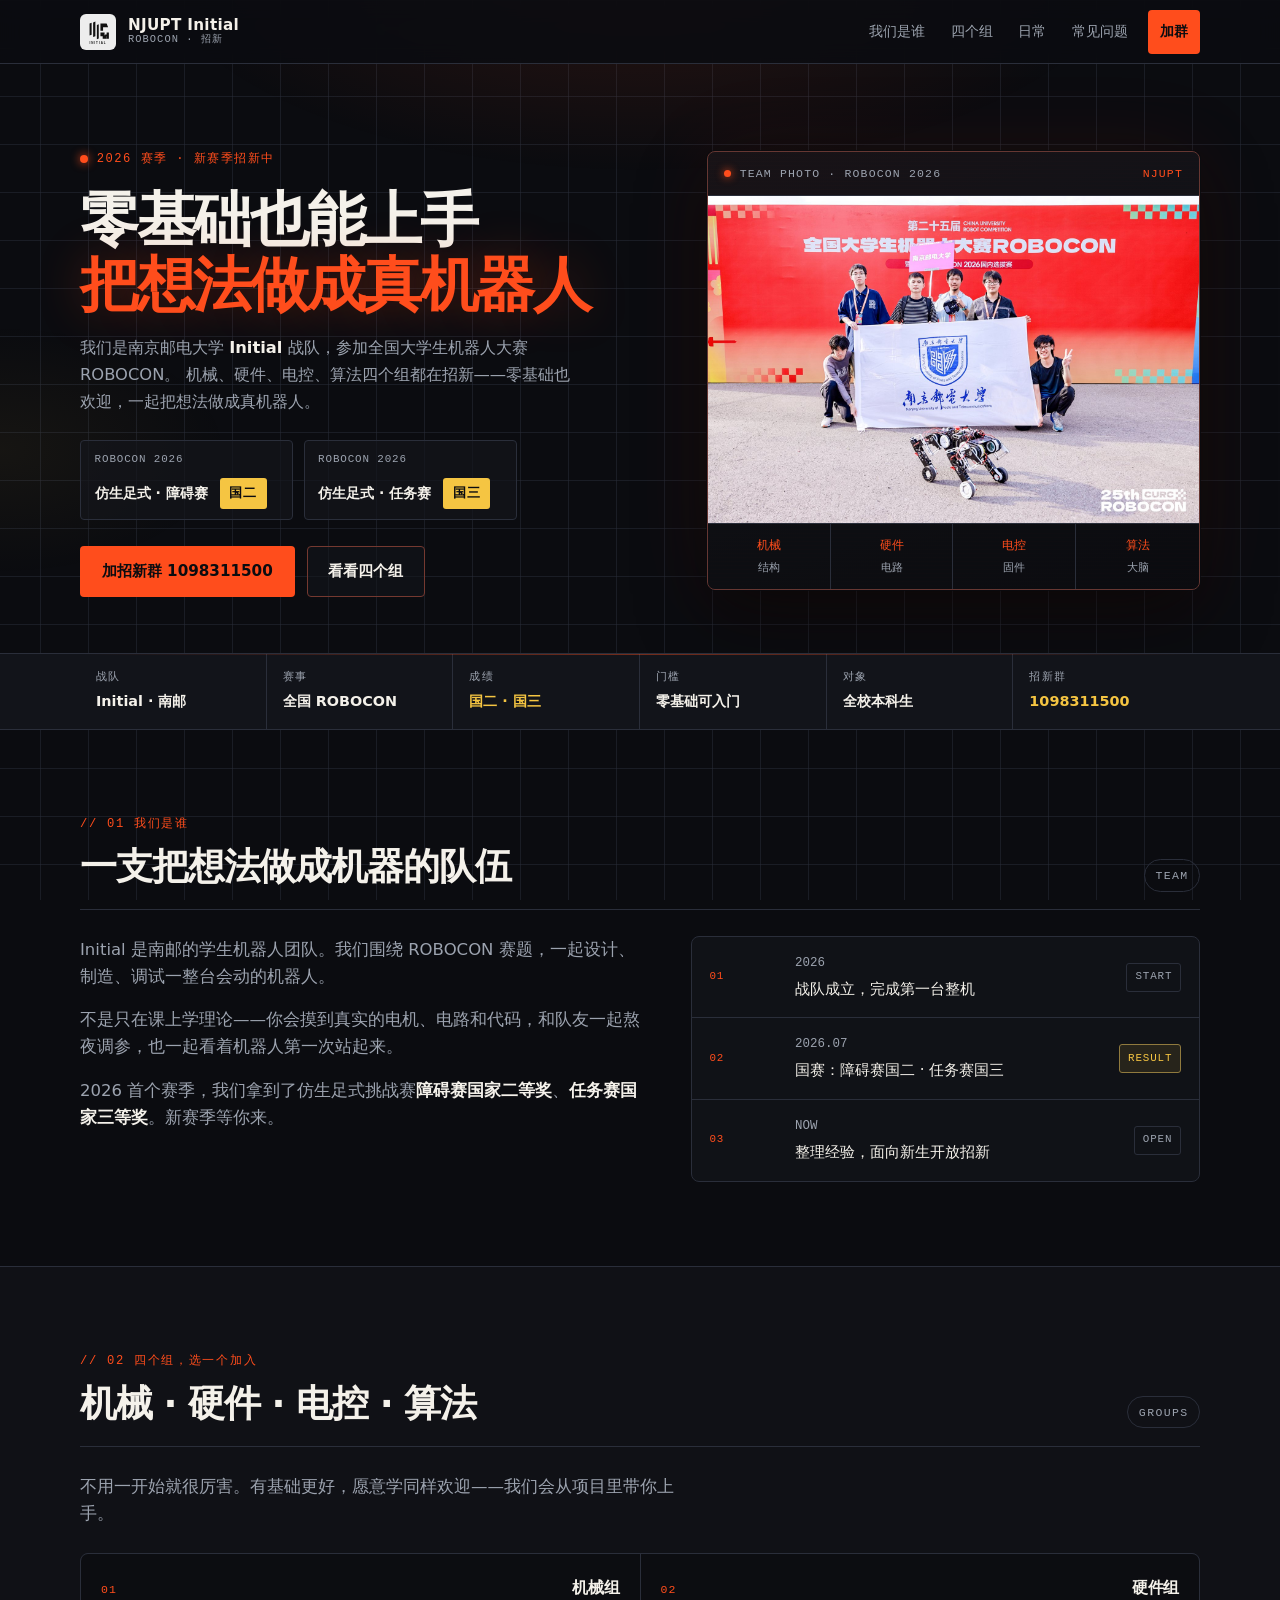
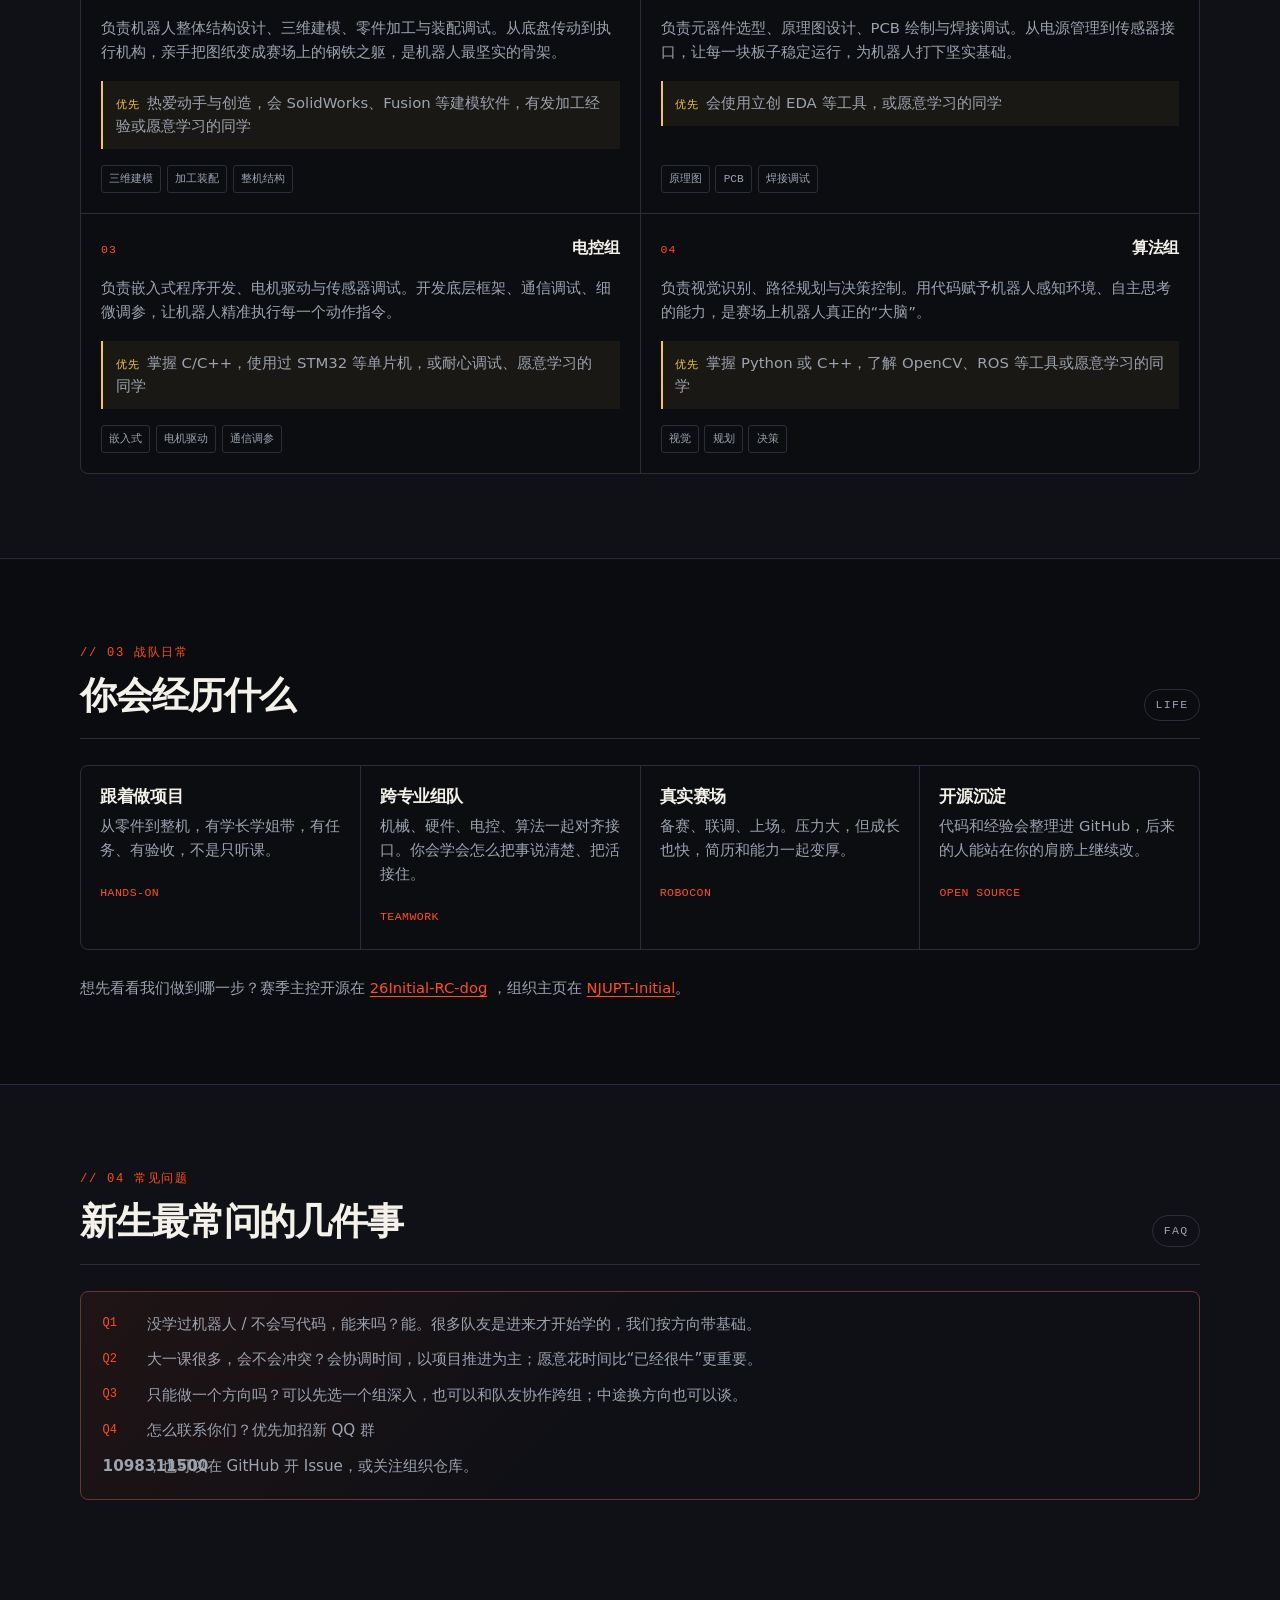
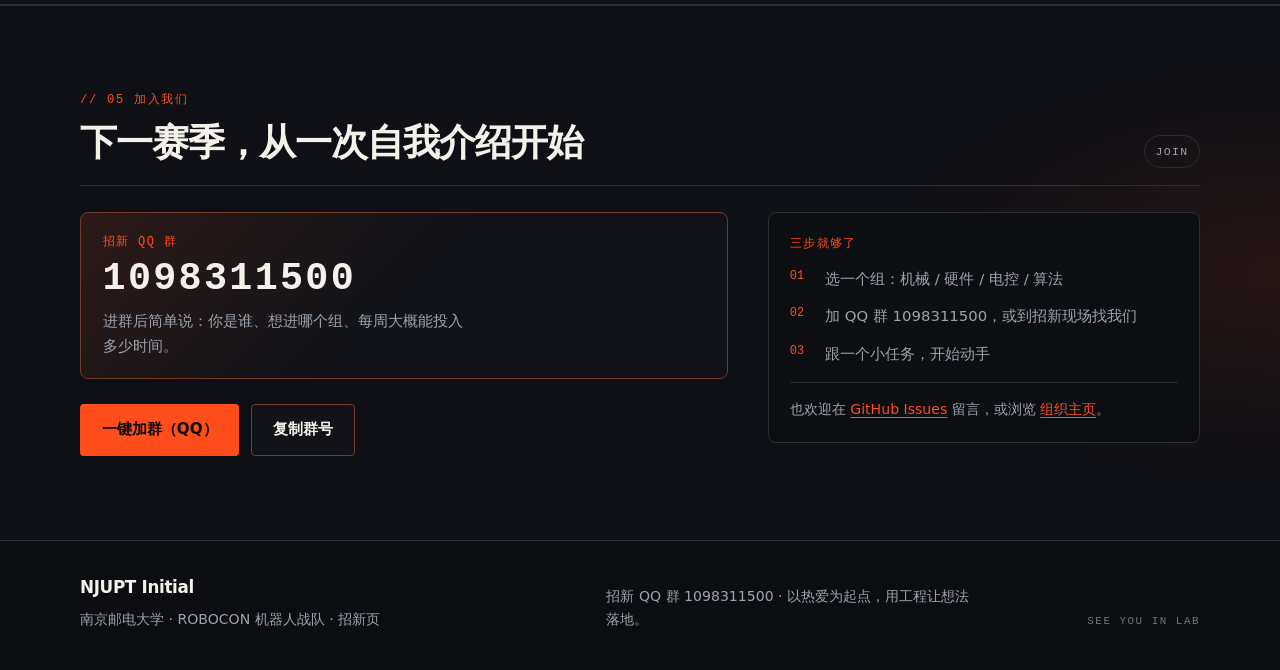
==== index.html @ 201712bd "fix: 更换为正确的 ROBOCON 战队合照 原 assets 误用无关图片；改用 Desktop/报告 中红底 ROBOCON 现场合影，并同步尺寸与裁切。" ====
<!DOCTYPE html>
<html lang="zh-CN">
<head>
  <meta charset="utf-8" />
  <meta name="viewport" content="width=device-width, initial-scale=1" />
  <meta name="description" content="NJUPT Initial 招新 — 南京邮电大学 Robocon 机器人战队。零基础可入门，一起把想法做成真机器人。" />
  <meta name="theme-color" content="#0B0C10" />
  <meta property="og:title" content="NJUPT Initial · 招新" />
  <meta property="og:description" content="南邮 Robocon 战队招新：机械 / 硬件 / 电控 / 算法，零基础也能上手。招新群 1098311500" />
  <meta property="og:type" content="website" />
  <meta property="og:image" content="assets/team-robocon-2026.jpg" />
  <title>NJUPT Initial · 南邮 Robocon 战队招新</title>
  <link rel="stylesheet" href="styles.css" />
  <link rel="icon" href="assets/team-logo.svg" />
</head>
<body>
  <a class="skip-link" href="#main">跳到主要内容</a>

  <header class="site-header" data-header>
    <div class="shell header-inner">
      <a class="brand" href="#top" aria-label="NJUPT Initial 首页">
        <img class="brand-logo" src="assets/team-logo.svg" width="36" height="36" alt="" />
        <span class="brand-text">
          <span class="brand-name">NJUPT Initial</span>
          <span class="brand-sub">Robocon · 招新</span>
        </span>
      </a>
      <nav class="nav" aria-label="页面章节">
        <a href="#about">我们是谁</a>
        <a href="#learn">四个组</a>
        <a href="#life">日常</a>
        <a href="#faq">常见问题</a>
        <a class="nav-cta" href="#join">加群</a>
      </nav>
    </div>
  </header>

  <main id="main">
    <!-- HERO -->
    <section class="hero" id="top" aria-labelledby="hero-title">
      <div class="shell hero-grid">
        <div class="hero-copy">
          <p class="boot-line telemetry-line" data-boot style="--i:0">
            <span class="boot-dot" aria-hidden="true"></span>
            2026 赛季 · 新赛季招新中
          </p>
          <h1 id="hero-title" class="hero-title">
            <span class="hero-title-line telemetry-line" data-boot style="--i:1">零基础也能上手</span>
            <span class="hero-title-line accent telemetry-line" data-boot style="--i:2">把想法做成真机器人</span>
          </h1>
          <p class="hero-lead telemetry-line" data-boot style="--i:3">
            我们是南京邮电大学 <strong>Initial</strong> 战队，参加全国大学生机器人大赛 ROBOCON。
            机械、硬件、电控、算法四个组都在招新——零基础也欢迎，一起把想法做成真机器人。
          </p>

          <div class="award-row telemetry-line" data-boot style="--i:4" aria-label="赛季成绩">
            <span class="award-chip">
              <span class="award-k">ROBOCON 2026</span>
              <span class="award-v">仿生足式 · 障碍赛</span>
              <span class="award-badge">国二</span>
            </span>
            <span class="award-chip">
              <span class="award-k">ROBOCON 2026</span>
              <span class="award-v">仿生足式 · 任务赛</span>
              <span class="award-badge">国三</span>
            </span>
          </div>

          <div class="hero-actions telemetry-line" data-boot style="--i:5">
            <a class="btn btn-primary" href="#join">加招新群 1098311500</a>
            <a class="btn btn-ghost" href="#learn">看看四个组</a>
          </div>
        </div>

        <aside class="hero-panel telemetry-line" data-boot style="--i:4" aria-label="战队合照">
          <div class="panel-head">
            <span class="dot" aria-hidden="true"></span>
            <span>TEAM PHOTO · ROBOCON 2026</span>
            <span class="panel-head-right">NJUPT</span>
          </div>
          <figure class="hero-photo">
            <img
              src="assets/team-robocon-2026.jpg"
              width="1600"
              height="1066"
              alt="NJUPT Initial 战队在第二十五届全国大学生机器人大赛 ROBOCON 现场合影，前方为轮足四足机器人"
              loading="eager"
              decoding="async"
            />
          </figure>
          <ul class="ch-strip" aria-label="招新方向">
            <li><span>机械</span><em>结构</em></li>
            <li><span>硬件</span><em>电路</em></li>
            <li><span>电控</span><em>固件</em></li>
            <li><span>算法</span><em>大脑</em></li>
          </ul>
        </aside>
      </div>
    </section>

    <!-- RAIL -->
    <section class="rail" aria-label="战队速览">
      <div class="shell rail-inner">
        <div class="rail-item"><span class="k">战队</span><span class="v">Initial · 南邮</span></div>
        <div class="rail-item"><span class="k">赛事</span><span class="v">全国 ROBOCON</span></div>
        <div class="rail-item"><span class="k">成绩</span><span class="v alert">国二 · 国三</span></div>
        <div class="rail-item"><span class="k">门槛</span><span class="v">零基础可入门</span></div>
        <div class="rail-item"><span class="k">对象</span><span class="v">全校本科生</span></div>
        <div class="rail-item"><span class="k">招新群</span><span class="v alert">1098311500</span></div>
      </div>
    </section>

    <!-- ABOUT -->
    <section class="section" id="about" aria-labelledby="about-title">
      <div class="shell">
        <header class="bay-head">
          <p class="bay-code">// 01 我们是谁</p>
          <div class="bay-title-row">
            <h2 id="about-title">一支把想法做成机器的队伍</h2>
            <span class="bay-meta">TEAM</span>
          </div>
        </header>
        <div class="split">
          <div>
            <p class="prose">
              Initial 是南邮的学生机器人团队。我们围绕 ROBOCON 赛题，一起设计、制造、调试一整台会动的机器人。
            </p>
            <p class="prose">
              不是只在课上学理论——你会摸到真实的电机、电路和代码，和队友一起熬夜调参，也一起看着机器人第一次站起来。
            </p>
            <p class="prose prose-tight">
              2026 首个赛季，我们拿到了仿生足式挑战赛<strong>障碍赛国家二等奖</strong>、<strong>任务赛国家三等奖</strong>。新赛季等你来。
            </p>
          </div>
          <ol class="mission-log" aria-label="简单时间线">
            <li>
              <span class="log-id">01</span>
              <span class="log-when">2026</span>
              <span class="log-what">战队成立，完成第一台整机</span>
              <span class="log-status">START</span>
            </li>
            <li>
              <span class="log-id">02</span>
              <span class="log-when">2026.07</span>
              <span class="log-what">国赛：障碍赛国二 · 任务赛国三</span>
              <span class="log-status alert">RESULT</span>
            </li>
            <li>
              <span class="log-id">03</span>
              <span class="log-when">NOW</span>
              <span class="log-what">整理经验，面向新生开放招新</span>
              <span class="log-status">OPEN</span>
            </li>
          </ol>
        </div>
      </div>
    </section>

    <!-- LEARN / GROUPS -->
    <section class="section section-alt" id="learn" aria-labelledby="learn-title">
      <div class="shell">
        <header class="bay-head">
          <p class="bay-code">// 02 四个组，选一个加入</p>
          <div class="bay-title-row">
            <h2 id="learn-title">机械 · 硬件 · 电控 · 算法</h2>
            <span class="bay-meta">GROUPS</span>
          </div>
        </header>
        <p class="section-lead">不用一开始就很厉害。有基础更好，愿意学同样欢迎——我们会从项目里带你上手。</p>
        <div class="channel-grid channel-grid-4">
          <article class="channel">
            <div class="channel-top">
              <span class="channel-id">01</span>
              <span class="channel-name">机械组</span>
            </div>
            <p>负责机器人整体结构设计、三维建模、零件加工与装配调试。从底盘传动到执行机构，亲手把图纸变成赛场上的钢铁之躯，是机器人最坚实的骨架。</p>
            <p class="channel-prefer"><span>优先</span>热爱动手与创造，会 SolidWorks、Fusion 等建模软件，有发加工经验或愿意学习的同学</p>
            <ul class="channel-tags">
              <li>三维建模</li>
              <li>加工装配</li>
              <li>整机结构</li>
            </ul>
          </article>
          <article class="channel">
            <div class="channel-top">
              <span class="channel-id">02</span>
              <span class="channel-name">硬件组</span>
            </div>
            <p>负责元器件选型、原理图设计、PCB 绘制与焊接调试。从电源管理到传感器接口，让每一块板子稳定运行，为机器人打下坚实基础。</p>
            <p class="channel-prefer"><span>优先</span>会使用立创 EDA 等工具，或愿意学习的同学</p>
            <ul class="channel-tags">
              <li>原理图</li>
              <li>PCB</li>
              <li>焊接调试</li>
            </ul>
          </article>
          <article class="channel">
            <div class="channel-top">
              <span class="channel-id">03</span>
              <span class="channel-name">电控组</span>
            </div>
            <p>负责嵌入式程序开发、电机驱动与传感器调试。开发底层框架、通信调试、细微调参，让机器人精准执行每一个动作指令。</p>
            <p class="channel-prefer"><span>优先</span>掌握 C/C++，使用过 STM32 等单片机，或耐心调试、愿意学习的同学</p>
            <ul class="channel-tags">
              <li>嵌入式</li>
              <li>电机驱动</li>
              <li>通信调参</li>
            </ul>
          </article>
          <article class="channel">
            <div class="channel-top">
              <span class="channel-id">04</span>
              <span class="channel-name">算法组</span>
            </div>
            <p>负责视觉识别、路径规划与决策控制。用代码赋予机器人感知环境、自主思考的能力，是赛场上机器人真正的“大脑”。</p>
            <p class="channel-prefer"><span>优先</span>掌握 Python 或 C++，了解 OpenCV、ROS 等工具或愿意学习的同学</p>
            <ul class="channel-tags">
              <li>视觉</li>
              <li>规划</li>
              <li>决策</li>
            </ul>
          </article>
        </div>
      </div>
    </section>

    <!-- LIFE -->
    <section class="section" id="life" aria-labelledby="life-title">
      <div class="shell">
        <header class="bay-head">
          <p class="bay-code">// 03 战队日常</p>
          <div class="bay-title-row">
            <h2 id="life-title">你会经历什么</h2>
            <span class="bay-meta">LIFE</span>
          </div>
        </header>
        <div class="hw-grid">
          <article class="hw-block">
            <h3>跟着做项目</h3>
            <p>从零件到整机，有学长学姐带，有任务、有验收，不是只听课。</p>
            <span class="hw-tag">HANDS-ON</span>
          </article>
          <article class="hw-block">
            <h3>跨专业组队</h3>
            <p>机械、硬件、电控、算法一起对齐接口。你会学会怎么把事说清楚、把活接住。</p>
            <span class="hw-tag">TEAMWORK</span>
          </article>
          <article class="hw-block">
            <h3>真实赛场</h3>
            <p>备赛、联调、上场。压力大，但成长也快，简历和能力一起变厚。</p>
            <span class="hw-tag">ROBOCON</span>
          </article>
          <article class="hw-block">
            <h3>开源沉淀</h3>
            <p>代码和经验会整理进 GitHub，后来的人能站在你的肩膀上继续改。</p>
            <span class="hw-tag">OPEN SOURCE</span>
          </article>
        </div>

        <p class="repo-note">
          想先看看我们做到哪一步？赛季主控开源在
          <a href="https://github.com/NJUPT-Initial/26Initial-RC-dog" target="_blank" rel="noopener noreferrer">26Initial-RC-dog</a>
          ，组织主页在
          <a href="https://github.com/NJUPT-Initial" target="_blank" rel="noopener noreferrer">NJUPT-Initial</a>。
        </p>
      </div>
    </section>

    <!-- FAQ -->
    <section class="section section-alt" id="faq" aria-labelledby="faq-title">
      <div class="shell">
        <header class="bay-head">
          <p class="bay-code">// 04 常见问题</p>
          <div class="bay-title-row">
            <h2 id="faq-title">新生最常问的几件事</h2>
            <span class="bay-meta">FAQ</span>
          </div>
        </header>
        <div class="safety">
          <ul class="safety-list">
            <li><span>Q1</span>没学过机器人 / 不会写代码，能来吗？能。很多队友是进来才开始学的，我们按方向带基础。</li>
            <li><span>Q2</span>大一课很多，会不会冲突？会协调时间，以项目推进为主；愿意花时间比“已经很牛”更重要。</li>
            <li><span>Q3</span>只能做一个方向吗？可以先选一个组深入，也可以和队友协作跨组；中途换方向也可以谈。</li>
            <li><span>Q4</span>怎么联系你们？优先加招新 QQ 群 <strong>1098311500</strong>；也可以在 GitHub 开 Issue，或关注组织仓库。</li>
          </ul>
        </div>
      </div>
    </section>

    <!-- JOIN -->
    <section class="section section-join" id="join" aria-labelledby="join-title">
      <div class="shell">
        <header class="bay-head">
          <p class="bay-code">// 05 加入我们</p>
          <div class="bay-title-row">
            <h2 id="join-title">下一赛季，从一次自我介绍开始</h2>
            <span class="bay-meta">JOIN</span>
          </div>
        </header>
        <div class="join-inner">
          <div>
            <div class="qq-card" aria-label="招新 QQ 群">
              <p class="qq-label">招新 QQ 群</p>
              <p class="qq-number">1098311500</p>
              <p class="qq-hint">进群后简单说：你是谁、想进哪个组、每周大概能投入多少时间。</p>
            </div>
            <div class="hero-actions">
              <a class="btn btn-primary" href="https://qm.qq.com/q/1098311500" target="_blank" rel="noopener noreferrer">一键加群（QQ）</a>
              <button type="button" class="btn btn-ghost" data-copy-qq data-qq="1098311500">复制群号</button>
            </div>
            <p class="copy-note" data-copy-note hidden>群号已复制</p>
          </div>
          <aside class="join-panel" aria-label="加入步骤">
            <p class="join-panel-k">三步就够了</p>
            <ul>
              <li><span>01</span>选一个组：机械 / 硬件 / 电控 / 算法</li>
              <li><span>02</span>加 QQ 群 1098311500，或到招新现场找我们</li>
              <li><span>03</span>跟一个小任务，开始动手</li>
            </ul>
            <p class="join-alt">
              也欢迎在
              <a href="https://github.com/NJUPT-Initial/.github/issues" target="_blank" rel="noopener noreferrer">GitHub Issues</a>
              留言，或浏览
              <a href="https://github.com/NJUPT-Initial" target="_blank" rel="noopener noreferrer">组织主页</a>。
            </p>
          </aside>
        </div>
      </div>
    </section>
  </main>

  <footer class="site-footer">
    <div class="shell footer-inner">
      <div class="footer-brand-block">
        <p class="footer-brand">NJUPT Initial</p>
        <p class="footer-sub">南京邮电大学 · ROBOCON 机器人战队 · 招新页</p>
      </div>
      <p class="footer-credit">招新 QQ 群 1098311500 · 以热爱为起点，用工程让想法落地。</p>
      <p class="footer-mark" aria-hidden="true">SEE YOU IN LAB</p>
    </div>
  </footer>

  <script src="main.js" defer></script>
</body>
</html>
---- styles.css ----
/* NJUPT Initial — race-bay landing
   Competitive engineering: flame accent, warm paper ink */

:root {
  --bg: #0B0C10;
  --panel: #14161C;
  --line: #2A2E3A;
  --ink: #F4F1EA;
  --muted: #9CA3AF;
  --signal: #FF4D1C;
  --signal-soft: #FF7A4D;
  --alert: #F5C542;
  --ink-on-alert: #0B0C10;

  --font-display: "Segoe UI", "PingFang SC", "Microsoft YaHei", system-ui, sans-serif;
  --font-body: "Segoe UI", "PingFang SC", "Microsoft YaHei", system-ui, sans-serif;
  --font-label: "Cascadia Code", "SF Mono", Consolas, "Courier New", monospace;

  --shell: 1120px;
  --pad: clamp(1.25rem, 4vw, 2rem);
  --radius: 4px;
  --radius-lg: 8px;
  --header-h: 64px;

  --space-1: 0.35rem;
  --space-2: 0.7rem;
  --space-3: 1.1rem;
  --space-4: 1.6rem;
  --space-5: 2.4rem;
  --space-6: clamp(3.25rem, 7vw, 5.25rem);
}

*,
*::before,
*::after {
  box-sizing: border-box;
}

html {
  scroll-behavior: smooth;
  scroll-padding-top: calc(var(--header-h) + 16px);
}

body {
  margin: 0;
  font-family: var(--font-body);
  font-size: 16.5px;
  line-height: 1.65;
  color: var(--ink);
  background-color: var(--bg);
  background-image:
    linear-gradient(color-mix(in srgb, var(--line) 50%, transparent) 1px, transparent 1px),
    linear-gradient(90deg, color-mix(in srgb, var(--line) 50%, transparent) 1px, transparent 1px);
  background-size: 48px 48px;
  background-position: center top;
  background-attachment: fixed;
  -webkit-font-smoothing: antialiased;
  text-rendering: optimizeLegibility;
}

body::before {
  content: "";
  position: fixed;
  inset: 0;
  pointer-events: none;
  z-index: 0;
  background:
    radial-gradient(ellipse 70% 45% at 50% -6%, color-mix(in srgb, var(--signal) 14%, transparent), transparent 56%),
    radial-gradient(ellipse 36% 28% at 0% 50%, color-mix(in srgb, var(--alert) 5%, transparent), transparent 50%);
}

main,
.site-header,
.site-footer {
  position: relative;
  z-index: 1;
}

img,
svg {
  display: block;
  max-width: 100%;
}

a {
  color: var(--signal);
  text-decoration-thickness: 1px;
  text-underline-offset: 3px;
}

a:hover {
  color: var(--signal-soft);
}

:focus-visible {
  outline: 2px solid var(--signal);
  outline-offset: 3px;
}

.skip-link {
  position: absolute;
  left: 1rem;
  top: -100px;
  z-index: 100;
  padding: 0.65rem 1rem;
  background: var(--signal);
  color: var(--ink-on-alert);
  font-weight: 600;
  border-radius: var(--radius);
}

.skip-link:focus {
  top: 1rem;
}

.shell {
  width: min(100% - var(--pad) * 2, var(--shell));
  margin-inline: auto;
}

/* —— Header —— */
.site-header {
  position: sticky;
  top: 0;
  z-index: 50;
  height: var(--header-h);
  border-bottom: 1px solid var(--line);
  background: color-mix(in srgb, var(--bg) 88%, transparent);
  backdrop-filter: blur(12px);
}

.header-inner {
  height: 100%;
  display: flex;
  align-items: center;
  justify-content: space-between;
  gap: 1rem;
}

.brand {
  display: flex;
  align-items: center;
  gap: 0.75rem;
  color: var(--ink);
  text-decoration: none;
  min-height: 44px;
}

.brand-mark {
  width: 14px;
  height: 14px;
  border: 2px solid var(--signal);
  border-radius: 50%;
  box-shadow:
    0 0 0 3px color-mix(in srgb, var(--signal) 16%, transparent),
    0 0 16px color-mix(in srgb, var(--signal) 35%, transparent);
}

.brand-logo {
  width: 36px;
  height: 36px;
  border-radius: 6px;
  background: #EDEDED;
  object-fit: contain;
  padding: 3px;
  flex-shrink: 0;
}

.brand-text {
  display: flex;
  flex-direction: column;
  line-height: 1.15;
}

.brand-name {
  font-weight: 700;
  font-size: 0.95rem;
  letter-spacing: 0.02em;
}

.brand-sub {
  font-family: var(--font-label);
  font-size: 0.65rem;
  color: var(--muted);
  letter-spacing: 0.1em;
  text-transform: uppercase;
}

.nav {
  display: flex;
  align-items: center;
  gap: 0.1rem;
  overflow-x: auto;
  scrollbar-width: none;
}

.nav::-webkit-scrollbar {
  display: none;
}

.nav a {
  color: var(--muted);
  text-decoration: none;
  font-size: 0.88rem;
  padding: 0.55rem 0.75rem;
  border-radius: var(--radius);
  white-space: nowrap;
  min-height: 44px;
  display: inline-flex;
  align-items: center;
  transition: color 0.15s ease, background 0.15s ease;
}

.nav a:hover,
.nav a[aria-current="true"] {
  color: var(--ink);
  background: color-mix(in srgb, var(--panel) 85%, transparent);
}

.nav-cta {
  color: var(--ink-on-alert) !important;
  background: var(--signal) !important;
  font-weight: 650;
  margin-left: 0.4rem;
}

.nav-cta:hover {
  background: var(--signal-soft) !important;
}

/* —— Type —— */
h1,
h2,
h3 {
  font-family: var(--font-display);
  line-height: 1.18;
  letter-spacing: -0.025em;
  margin: 0;
  font-weight: 700;
}

h1 {
  font-size: clamp(2.2rem, 6.2vw, 3.7rem);
  letter-spacing: -0.04em;
  line-height: 1.1;
}

h2 {
  font-size: clamp(1.65rem, 3.5vw, 2.3rem);
  letter-spacing: -0.03em;
}

h3 {
  font-size: 1.05rem;
  font-weight: 650;
}

.prose,
.section-lead {
  color: var(--muted);
  max-width: 58ch;
}

.prose {
  margin: 0 0 1rem;
}

.prose-tight {
  margin-bottom: 0;
}

.section-lead {
  margin: 0 0 var(--space-4);
}

.section-lead strong,
.prose strong {
  color: var(--ink);
  font-weight: 650;
}

code {
  font-family: var(--font-label);
  font-size: 0.88em;
  color: var(--signal);
  background: color-mix(in srgb, var(--panel) 90%, var(--signal) 5%);
  padding: 0.12em 0.4em;
  border-radius: 3px;
  border: 1px solid color-mix(in srgb, var(--signal) 18%, transparent);
}

/* —— Bay head (section chrome) —— */
.bay-head {
  margin-bottom: var(--space-4);
  padding-bottom: var(--space-3);
  border-bottom: 1px solid var(--line);
}

.bay-code {
  font-family: var(--font-label);
  font-size: 0.76rem;
  letter-spacing: 0.14em;
  color: var(--signal);
  margin: 0 0 0.7rem;
  text-transform: uppercase;
}

.bay-title-row {
  display: flex;
  flex-wrap: wrap;
  align-items: baseline;
  justify-content: space-between;
  gap: 0.75rem 1.5rem;
}

.bay-meta {
  font-family: var(--font-label);
  font-size: 0.72rem;
  letter-spacing: 0.12em;
  color: var(--muted);
  border: 1px solid var(--line);
  padding: 0.35rem 0.65rem;
  border-radius: 999px;
  white-space: nowrap;
}

/* —— Buttons —— */
.btn {
  display: inline-flex;
  align-items: center;
  justify-content: center;
  gap: 0.45rem;
  min-height: 46px;
  padding: 0.75rem 1.3rem;
  border-radius: var(--radius);
  font-weight: 650;
  font-size: 0.95rem;
  text-decoration: none;
  border: 1px solid transparent;
  cursor: pointer;
  transition: background 0.15s ease, border-color 0.15s ease, color 0.15s ease, box-shadow 0.15s ease, transform 0.15s ease;
}

.btn-primary {
  background: var(--signal);
  color: var(--ink-on-alert);
}

.btn-primary:hover {
  background: var(--signal-soft);
  color: var(--ink-on-alert);
  box-shadow: 0 10px 30px color-mix(in srgb, var(--signal) 30%, transparent);
  transform: translateY(-1px);
}

.btn-ghost {
  background: color-mix(in srgb, var(--panel) 55%, transparent);
  color: var(--ink);
  border-color: color-mix(in srgb, var(--line) 65%, var(--signal));
}

.btn-ghost:hover {
  border-color: var(--signal);
  color: var(--signal);
  background: color-mix(in srgb, var(--signal) 8%, transparent);
  transform: translateY(-1px);
}

.hero-actions {
  display: flex;
  flex-wrap: wrap;
  gap: 0.75rem;
  margin-top: var(--space-4);
}

/* —— Hero —— */
.hero {
  padding: clamp(2.75rem, 7vw, 5rem) 0 clamp(2.25rem, 5vw, 3.5rem);
}

.hero-grid {
  display: grid;
  grid-template-columns: 1.08fr 0.92fr;
  gap: clamp(1.5rem, 4vw, 3rem);
  align-items: center;
}

.boot-line {
  display: inline-flex;
  align-items: center;
  gap: 0.55rem;
  font-family: var(--font-label);
  font-size: 0.76rem;
  letter-spacing: 0.12em;
  color: var(--signal);
  margin: 0 0 1.1rem;
  text-transform: uppercase;
}

.boot-dot {
  width: 8px;
  height: 8px;
  border-radius: 50%;
  background: var(--signal);
  box-shadow: 0 0 10px var(--signal);
  animation: pulse 2.2s ease-in-out infinite;
}

.hero-title-line {
  display: block;
}

.hero-title-line.accent {
  color: var(--signal);
  text-shadow: 0 0 48px color-mix(in srgb, var(--signal) 30%, transparent);
}

.hero-lead {
  margin: 1.15rem 0 0;
  color: var(--muted);
  max-width: 48ch;
  font-size: 1.02rem;
}

.hero-lead strong {
  color: var(--ink);
}

.award-row {
  display: flex;
  flex-wrap: wrap;
  gap: 0.65rem;
  margin-top: 1.5rem;
}

.award-chip {
  display: grid;
  grid-template-columns: auto auto auto;
  align-items: center;
  gap: 0.55rem 0.75rem;
  padding: 0.65rem 0.85rem;
  border: 1px solid var(--line);
  border-radius: var(--radius);
  background: color-mix(in srgb, var(--panel) 70%, transparent);
}

.award-k {
  font-family: var(--font-label);
  font-size: 0.68rem;
  letter-spacing: 0.08em;
  color: var(--muted);
  grid-column: 1 / -1;
}

.award-v {
  font-size: 0.88rem;
  color: var(--ink);
  font-weight: 600;
}

.award-badge {
  font-family: var(--font-label);
  font-size: 0.82rem;
  font-weight: 700;
  color: var(--ink-on-alert);
  background: var(--alert);
  padding: 0.28rem 0.6rem;
  border-radius: 3px;
  letter-spacing: 0.06em;
}

.hero-meta {
  display: grid;
  grid-template-columns: repeat(3, minmax(0, 1fr));
  gap: 1rem;
  margin: 1.75rem 0 0;
  padding-top: 1.15rem;
  border-top: 1px solid var(--line);
}

.hero-meta dt {
  font-family: var(--font-label);
  font-size: 0.68rem;
  letter-spacing: 0.12em;
  color: var(--muted);
  text-transform: uppercase;
  margin: 0 0 0.28rem;
}

.hero-meta dd {
  margin: 0;
  font-size: 0.9rem;
  font-weight: 600;
}

.hero-panel {
  border: 1px solid color-mix(in srgb, var(--signal) 28%, var(--line));
  background:
    linear-gradient(160deg, color-mix(in srgb, var(--panel) 92%, var(--signal) 6%), var(--panel) 45%, var(--bg));
  border-radius: var(--radius-lg);
  overflow: hidden;
  box-shadow:
    0 0 0 1px color-mix(in srgb, var(--bg) 80%, transparent),
    0 28px 70px color-mix(in srgb, #000 48%, transparent),
    0 0 90px color-mix(in srgb, var(--signal) 9%, transparent);
  position: relative;
}

.hero-panel::before {
  content: "";
  position: absolute;
  inset: 0;
  pointer-events: none;
  background: repeating-linear-gradient(
    0deg,
    transparent,
    transparent 3px,
    color-mix(in srgb, var(--signal) 3%, transparent) 3px,
    color-mix(in srgb, var(--signal) 3%, transparent) 4px
  );
  opacity: 0.45;
  z-index: 2;
}

.panel-head {
  display: flex;
  align-items: center;
  gap: 0.55rem;
  padding: 0.75rem 1rem;
  border-bottom: 1px solid var(--line);
  font-family: var(--font-label);
  font-size: 0.72rem;
  letter-spacing: 0.1em;
  color: var(--muted);
  position: relative;
  z-index: 3;
  background: color-mix(in srgb, var(--bg) 40%, transparent);
}

.panel-head .dot {
  width: 7px;
  height: 7px;
  border-radius: 50%;
  background: var(--signal);
  box-shadow: 0 0 8px var(--signal);
}

.panel-head-right {
  margin-left: auto;
  color: var(--signal);
}

.dog-schematic {
  width: 100%;
  height: auto;
  padding: 0.55rem 0.85rem 0.25rem;
  position: relative;
  z-index: 3;
}

.hero-photo {
  margin: 0;
  position: relative;
  z-index: 3;
  line-height: 0;
}

.hero-photo img {
  width: 100%;
  height: auto;
  aspect-ratio: 3 / 2;
  object-fit: cover;
  object-position: center 35%;
  display: block;
}

.ch-strip {
  list-style: none;
  margin: 0;
  padding: 0;
  display: grid;
  grid-template-columns: repeat(4, 1fr);
  border-top: 1px solid var(--line);
  position: relative;
  z-index: 3;
  background: color-mix(in srgb, var(--bg) 55%, transparent);
}

.ch-strip li {
  padding: 0.75rem 0.5rem;
  text-align: center;
  border-right: 1px solid var(--line);
}

.ch-strip li:last-child {
  border-right: 0;
}

.ch-strip span {
  display: block;
  font-family: var(--font-label);
  font-size: 0.78rem;
  color: var(--signal);
}

.ch-strip em {
  display: block;
  font-style: normal;
  font-size: 0.68rem;
  color: var(--muted);
  margin-top: 0.15rem;
}

/* —— Rail —— */
.rail {
  border-block: 1px solid var(--line);
  background: color-mix(in srgb, var(--panel) 82%, var(--bg));
  backdrop-filter: blur(8px);
}

.rail-inner {
  display: flex;
  flex-wrap: wrap;
  gap: 0;
  position: relative;
}

.rail-inner::before {
  content: "";
  position: absolute;
  left: 0;
  right: 0;
  top: 0;
  height: 1px;
  background: linear-gradient(90deg, transparent, color-mix(in srgb, var(--signal) 42%, transparent), transparent);
}

.rail-item {
  flex: 1 1 140px;
  padding: 0.95rem 1rem;
  border-right: 1px solid var(--line);
  min-width: 0;
}

.rail-item:last-child {
  border-right: 0;
}

.rail-item .k {
  display: block;
  font-family: var(--font-label);
  font-size: 0.66rem;
  letter-spacing: 0.12em;
  color: var(--muted);
  margin-bottom: 0.22rem;
}

.rail-item .v {
  display: block;
  font-size: 0.9rem;
  font-weight: 650;
  white-space: nowrap;
  overflow: hidden;
  text-overflow: ellipsis;
}

.rail-item .v.alert {
  color: var(--alert);
}

/* —— Sections —— */
.section {
  padding: var(--space-6) 0;
}

.section-alt {
  background: color-mix(in srgb, var(--panel) 52%, var(--bg));
  border-block: 1px solid var(--line);
}

.split {
  display: grid;
  grid-template-columns: 1.05fr 0.95fr;
  gap: clamp(1.5rem, 4vw, 3rem);
  align-items: start;
}

/* mission log */
.mission-log {
  list-style: none;
  margin: 0;
  padding: 0;
  border: 1px solid var(--line);
  border-radius: var(--radius-lg);
  overflow: hidden;
  background: color-mix(in srgb, var(--panel) 55%, var(--bg));
}

.mission-log li {
  display: grid;
  grid-template-columns: 4.5rem 1fr auto;
  grid-template-areas:
    "id when status"
    "id what status";
  gap: 0.2rem 0.85rem;
  padding: 1rem 1.1rem;
  border-bottom: 1px solid var(--line);
  align-items: center;
}

.mission-log li:last-child {
  border-bottom: 0;
}

.log-id {
  grid-area: id;
  font-family: var(--font-label);
  font-size: 0.68rem;
  letter-spacing: 0.08em;
  color: var(--signal);
}

.log-when {
  grid-area: when;
  font-family: var(--font-label);
  font-size: 0.78rem;
  color: var(--muted);
}

.log-what {
  grid-area: what;
  color: var(--ink);
  font-size: 0.94rem;
}

.log-status {
  grid-area: status;
  font-family: var(--font-label);
  font-size: 0.68rem;
  letter-spacing: 0.08em;
  color: var(--muted);
  border: 1px solid var(--line);
  padding: 0.28rem 0.5rem;
  border-radius: 3px;
  align-self: center;
}

.log-status.alert {
  color: var(--alert);
  border-color: color-mix(in srgb, var(--alert) 50%, var(--line));
  background: color-mix(in srgb, var(--alert) 10%, transparent);
}

/* channels / disciplines */
.channel-grid {
  display: grid;
  grid-template-columns: repeat(3, 1fr);
  gap: 1px;
  background: var(--line);
  border: 1px solid var(--line);
  border-radius: var(--radius-lg);
  overflow: hidden;
}

.channel-grid-4 {
  grid-template-columns: repeat(2, 1fr);
}

.channel {
  background: color-mix(in srgb, var(--bg) 88%, var(--panel));
  padding: 1.35rem 1.25rem 1.25rem;
  transition: background 0.15s ease;
  display: flex;
  flex-direction: column;
}

.channel:hover {
  background: color-mix(in srgb, var(--signal) 5%, var(--bg));
}

.channel-prefer {
  margin: 0 0 1rem;
  padding: 0.7rem 0.8rem;
  border-left: 2px solid var(--alert);
  background: color-mix(in srgb, var(--alert) 6%, transparent);
  color: var(--muted);
  font-size: 0.88rem;
  line-height: 1.55;
}

.channel-prefer span {
  font-family: var(--font-label);
  font-size: 0.7rem;
  letter-spacing: 0.08em;
  color: var(--alert);
  margin-right: 0.45rem;
}

.channel .channel-tags {
  margin-top: auto;
}

.channel-top {
  display: flex;
  align-items: baseline;
  justify-content: space-between;
  gap: 0.75rem;
  margin-bottom: 0.85rem;
}

.channel-id {
  font-family: var(--font-label);
  font-size: 0.72rem;
  letter-spacing: 0.1em;
  color: var(--signal);
}

.channel-name {
  font-weight: 700;
  font-size: 1.02rem;
  letter-spacing: -0.02em;
}

.channel p {
  margin: 0 0 1rem;
  color: var(--muted);
  font-size: 0.93rem;
}

.channel-tags {
  list-style: none;
  margin: 0;
  padding: 0;
  display: flex;
  flex-wrap: wrap;
  gap: 0.35rem;
}

.channel-tags li {
  font-family: var(--font-label);
  font-size: 0.7rem;
  color: var(--muted);
  border: 1px solid var(--line);
  padding: 0.22rem 0.45rem;
  border-radius: 3px;
}

/* hardware */
.hw-grid {
  display: grid;
  grid-template-columns: repeat(4, 1fr);
  gap: 1px;
  background: var(--line);
  border: 1px solid var(--line);
  border-radius: var(--radius-lg);
  overflow: hidden;
  margin-bottom: var(--space-4);
}

.hw-block {
  background: color-mix(in srgb, var(--bg) 88%, var(--panel));
  padding: 1.3rem 1.2rem;
  transition: background 0.15s ease;
}

.hw-block:hover {
  background: color-mix(in srgb, var(--signal) 5%, var(--bg));
}

.hw-block h3 {
  color: var(--ink);
  margin-bottom: 0.45rem;
}

.hw-block p {
  margin: 0 0 0.9rem;
  color: var(--muted);
  font-size: 0.92rem;
}

.hw-tag {
  font-family: var(--font-label);
  font-size: 0.72rem;
  color: var(--signal);
  letter-spacing: 0.04em;
}

.safety {
  border: 1px solid color-mix(in srgb, var(--signal) 28%, var(--line));
  padding: 1.25rem 1.35rem;
  margin-bottom: 1.25rem;
  border-radius: var(--radius-lg);
  background:
    linear-gradient(135deg, color-mix(in srgb, var(--signal) 7%, transparent), transparent 48%),
    color-mix(in srgb, var(--panel) 40%, var(--bg));
}

.safety-head {
  display: flex;
  align-items: center;
  justify-content: space-between;
  gap: 0.75rem;
  margin-bottom: 0.95rem;
}

.safety-head h3 {
  margin: 0;
}

.safety-badge {
  font-family: var(--font-label);
  font-size: 0.68rem;
  letter-spacing: 0.1em;
  color: var(--signal);
  border: 1px solid color-mix(in srgb, var(--signal) 40%, var(--line));
  padding: 0.28rem 0.55rem;
  border-radius: 3px;
}

.safety-list {
  list-style: none;
  margin: 0;
  padding: 0;
  display: grid;
  gap: 0.65rem;
}

.safety-list li {
  display: grid;
  grid-template-columns: 2.1rem 1fr;
  gap: 0.65rem;
  color: var(--muted);
  font-size: 0.95rem;
}

.safety-list span {
  font-family: var(--font-label);
  font-size: 0.75rem;
  color: var(--signal);
  padding-top: 0.15rem;
}

.repo-note {
  color: var(--muted);
  font-size: 0.92rem;
  margin: 0;
  max-width: 70ch;
}

/* modes deck */
.mode-layout {
  display: grid;
  grid-template-columns: 1.15fr 0.85fr;
  gap: 1.15rem;
  align-items: stretch;
}

.mode-grid {
  display: grid;
  grid-template-columns: repeat(3, 1fr);
  gap: 0.55rem;
}

.mode-cell {
  appearance: none;
  border: 1px solid var(--line);
  background: color-mix(in srgb, var(--panel) 58%, var(--bg));
  color: var(--ink);
  border-radius: var(--radius);
  padding: 1rem 0.75rem;
  min-height: 92px;
  text-align: left;
  cursor: pointer;
  display: flex;
  flex-direction: column;
  gap: 0.4rem;
  transition: border-color 0.15s ease, background 0.15s ease, transform 0.15s ease, box-shadow 0.15s ease;
  font: inherit;
}

.mode-cell:hover {
  border-color: color-mix(in srgb, var(--signal) 55%, var(--line));
  background: color-mix(in srgb, var(--signal) 6%, var(--bg));
  transform: translateY(-1px);
}

.mode-cell[aria-pressed="true"] {
  border-color: var(--signal);
  background:
    linear-gradient(180deg, color-mix(in srgb, var(--signal) 16%, var(--bg)), color-mix(in srgb, var(--signal) 6%, var(--bg)));
  box-shadow:
    inset 0 0 0 1px color-mix(in srgb, var(--signal) 40%, transparent),
    0 10px 28px color-mix(in srgb, var(--signal) 14%, transparent);
}

.mc-id {
  font-family: var(--font-label);
  font-size: 0.72rem;
  color: var(--signal);
}

.mc-name {
  font-size: 0.84rem;
  font-weight: 650;
  letter-spacing: 0.01em;
  word-break: break-all;
}

.mode-cell[aria-pressed="true"] .mc-id {
  color: var(--signal-soft);
}

.mode-detail {
  border: 1px solid var(--line);
  background:
    linear-gradient(160deg, color-mix(in srgb, var(--panel) 80%, var(--signal) 4%), var(--panel));
  padding: 1.4rem;
  border-radius: var(--radius-lg);
  display: flex;
  flex-direction: column;
  min-height: 100%;
}

.mode-detail-eyebrow {
  font-family: var(--font-label);
  font-size: 0.7rem;
  letter-spacing: 0.12em;
  color: var(--muted);
  margin: 0 0 0.4rem;
}

.mode-detail-id {
  font-family: var(--font-label);
  font-size: 0.9rem;
  color: var(--signal);
  margin: 0 0 0.55rem;
}

.mode-detail h3 {
  font-family: var(--font-label);
  margin-bottom: 0.7rem;
}

.mode-detail p {
  color: var(--muted);
  margin: 0 0 1rem;
}

.mode-detail-meta {
  margin-top: auto;
  display: flex;
  flex-wrap: wrap;
  gap: 0.4rem;
  border-top: 1px solid var(--line);
  padding-top: 0.9rem;
}

.mode-detail-meta span {
  font-family: var(--font-label);
  font-size: 0.72rem;
  color: var(--muted);
  border: 1px solid var(--line);
  padding: 0.28rem 0.5rem;
  border-radius: 3px;
}

/* repos */
.repo-list {
  display: grid;
  gap: 0.65rem;
  margin-bottom: 1.6rem;
}

.repo-row {
  display: flex;
  align-items: center;
  justify-content: space-between;
  gap: 1rem;
  padding: 1.15rem 1.3rem;
  border: 1px solid var(--line);
  border-radius: var(--radius);
  text-decoration: none;
  color: var(--ink);
  background: color-mix(in srgb, var(--panel) 42%, transparent);
  transition: border-color 0.15s ease, background 0.15s ease, transform 0.15s ease;
  min-height: 48px;
}

.repo-row:hover {
  border-color: var(--signal);
  background: color-mix(in srgb, var(--signal) 6%, transparent);
  color: var(--ink);
  transform: translateX(3px);
}

.repo-row h3 {
  margin: 0 0 0.28rem;
  font-size: 1rem;
}

.repo-row p {
  margin: 0;
  color: var(--muted);
  font-size: 0.88rem;
}

.repo-go {
  font-family: var(--font-label);
  font-size: 0.75rem;
  letter-spacing: 0.08em;
  color: var(--signal);
  white-space: nowrap;
}

.stack-chips {
  list-style: none;
  margin: 0;
  padding: 0;
  display: flex;
  flex-wrap: wrap;
  gap: 0.45rem;
}

.stack-chips li {
  font-family: var(--font-label);
  font-size: 0.75rem;
  color: var(--muted);
  border: 1px solid var(--line);
  padding: 0.38rem 0.68rem;
  border-radius: 999px;
  background: color-mix(in srgb, var(--panel) 40%, transparent);
}

/* join */
.section-join {
  background:
    radial-gradient(ellipse 55% 70% at 100% 50%, color-mix(in srgb, var(--signal) 10%, transparent), transparent 55%),
    color-mix(in srgb, var(--panel) 42%, var(--bg));
  border-top: 1px solid var(--line);
}

.join-inner {
  display: grid;
  grid-template-columns: 1.2fr 0.8fr;
  gap: clamp(1.5rem, 4vw, 2.5rem);
  align-items: start;
}

.join-panel {
  border: 1px solid var(--line);
  padding: 1.3rem;
  background: color-mix(in srgb, var(--bg) 80%, var(--panel));
  border-radius: var(--radius-lg);
}

.join-panel-k {
  font-family: var(--font-label);
  font-size: 0.72rem;
  letter-spacing: 0.12em;
  color: var(--signal);
  margin: 0 0 0.9rem;
}

.join-panel ul {
  list-style: none;
  margin: 0;
  padding: 0;
  display: grid;
  gap: 0.8rem;
}

.join-panel li {
  display: grid;
  grid-template-columns: 1.7rem 1fr;
  gap: 0.5rem;
  color: var(--muted);
  font-size: 0.93rem;
}

.join-panel li span {
  font-family: var(--font-label);
  font-size: 0.75rem;
  color: var(--signal);
}

.qq-card {
  border: 1px solid color-mix(in srgb, var(--signal) 35%, var(--line));
  border-radius: var(--radius-lg);
  padding: 1.25rem 1.35rem;
  margin-bottom: 1.1rem;
  background:
    linear-gradient(135deg, color-mix(in srgb, var(--signal) 12%, transparent), transparent 50%),
    color-mix(in srgb, var(--panel) 70%, var(--bg));
}

.qq-label {
  margin: 0 0 0.35rem;
  font-family: var(--font-label);
  font-size: 0.75rem;
  letter-spacing: 0.12em;
  color: var(--signal);
  text-transform: uppercase;
}

.qq-number {
  margin: 0 0 0.55rem;
  font-family: var(--font-label);
  font-size: clamp(1.8rem, 4vw, 2.4rem);
  font-weight: 700;
  letter-spacing: 0.06em;
  color: var(--ink);
  line-height: 1.1;
}

.qq-hint {
  margin: 0;
  color: var(--muted);
  font-size: 0.92rem;
  max-width: 40ch;
}

.copy-note {
  margin: 0.65rem 0 0;
  font-size: 0.88rem;
  color: var(--alert);
}

.join-alt {
  margin: 1rem 0 0;
  padding-top: 0.9rem;
  border-top: 1px solid var(--line);
  color: var(--muted);
  font-size: 0.88rem;
}

/* footer */
.site-footer {
  border-top: 1px solid var(--line);
  padding: 2.1rem 0 2.4rem;
  background: color-mix(in srgb, var(--bg) 92%, var(--panel));
}

.footer-inner {
  display: grid;
  grid-template-columns: 1.1fr 1fr auto;
  gap: 1.25rem 1.5rem;
  align-items: end;
}

.footer-brand {
  margin: 0;
  font-weight: 700;
  font-size: 1.05rem;
  letter-spacing: -0.02em;
}

.footer-sub,
.footer-credit {
  margin: 0.4rem 0 0;
  color: var(--muted);
  font-size: 0.88rem;
  max-width: 42ch;
}

.footer-mark {
  margin: 0;
  font-family: var(--font-label);
  font-size: 0.68rem;
  letter-spacing: 0.14em;
  color: color-mix(in srgb, var(--muted) 70%, transparent);
  text-align: right;
}

/* boot sequence */
.telemetry-line {
  opacity: 1;
}

body.js-ready .telemetry-line {
  opacity: 0;
  transform: translateY(10px);
}

body.js-ready.is-booted .telemetry-line {
  opacity: 1;
  transform: none;
  transition: opacity 0.5s ease, transform 0.5s ease;
  transition-delay: calc(var(--i, 0) * 85ms);
}

@keyframes pulse {
  0%, 100% { opacity: 1; }
  50% { opacity: 0.35; }
}

/* —— Responsive —— */
@media (max-width: 960px) {
  .hero-grid,
  .split,
  .mode-layout,
  .join-inner {
    grid-template-columns: 1fr;
  }

  .channel-grid,
  .channel-grid-4,
  .hw-grid {
    grid-template-columns: 1fr 1fr;
  }

  .hero-meta {
    grid-template-columns: 1fr;
    gap: 0.75rem;
  }

  .footer-inner {
    grid-template-columns: 1fr;
  }

  .footer-mark {
    text-align: left;
  }
}

@media (max-width: 720px) {
  .nav {
    max-width: min(58vw, 280px);
    -webkit-overflow-scrolling: touch;
    mask-image: linear-gradient(90deg, #000 85%, transparent);
  }

  .nav a {
    padding: 0.55rem 0.55rem;
    font-size: 0.82rem;
  }

  .brand-sub {
    display: none;
  }

  .channel-grid,
  .channel-grid-4,
  .hw-grid {
    grid-template-columns: 1fr;
  }

  .mission-log li {
    grid-template-columns: 1fr auto;
    grid-template-areas:
      "id status"
      "when status"
      "what what";
  }

  .rail-item {
    flex: 1 1 50%;
    border-right: 0;
    border-bottom: 1px solid var(--line);
  }

  .ch-strip {
    grid-template-columns: repeat(2, 1fr);
  }

  .ch-strip li:nth-child(2n) {
    border-right: 0;
  }

  .ch-strip li:nth-child(-n + 2) {
    border-bottom: 1px solid var(--line);
  }

  .award-chip {
    width: 100%;
  }

  .mode-cell {
    min-height: 78px;
    padding: 0.8rem 0.55rem;
  }

  .mc-name {
    font-size: 0.74rem;
  }
}

@media (max-width: 380px) {
  .mode-grid {
    gap: 0.35rem;
  }

  .btn {
    width: 100%;
  }
}

@media (prefers-reduced-motion: reduce) {
  html {
    scroll-behavior: auto;
  }

  *,
  *::before,
  *::after {
    animation-duration: 0.01ms !important;
    animation-iteration-count: 1 !important;
    transition-duration: 0.01ms !important;
  }

  body.js-ready .telemetry-line {
    opacity: 1;
    transform: none;
  }

  .mode-cell:hover,
  .repo-row:hover,
  .btn:hover {
    transform: none;
  }
}
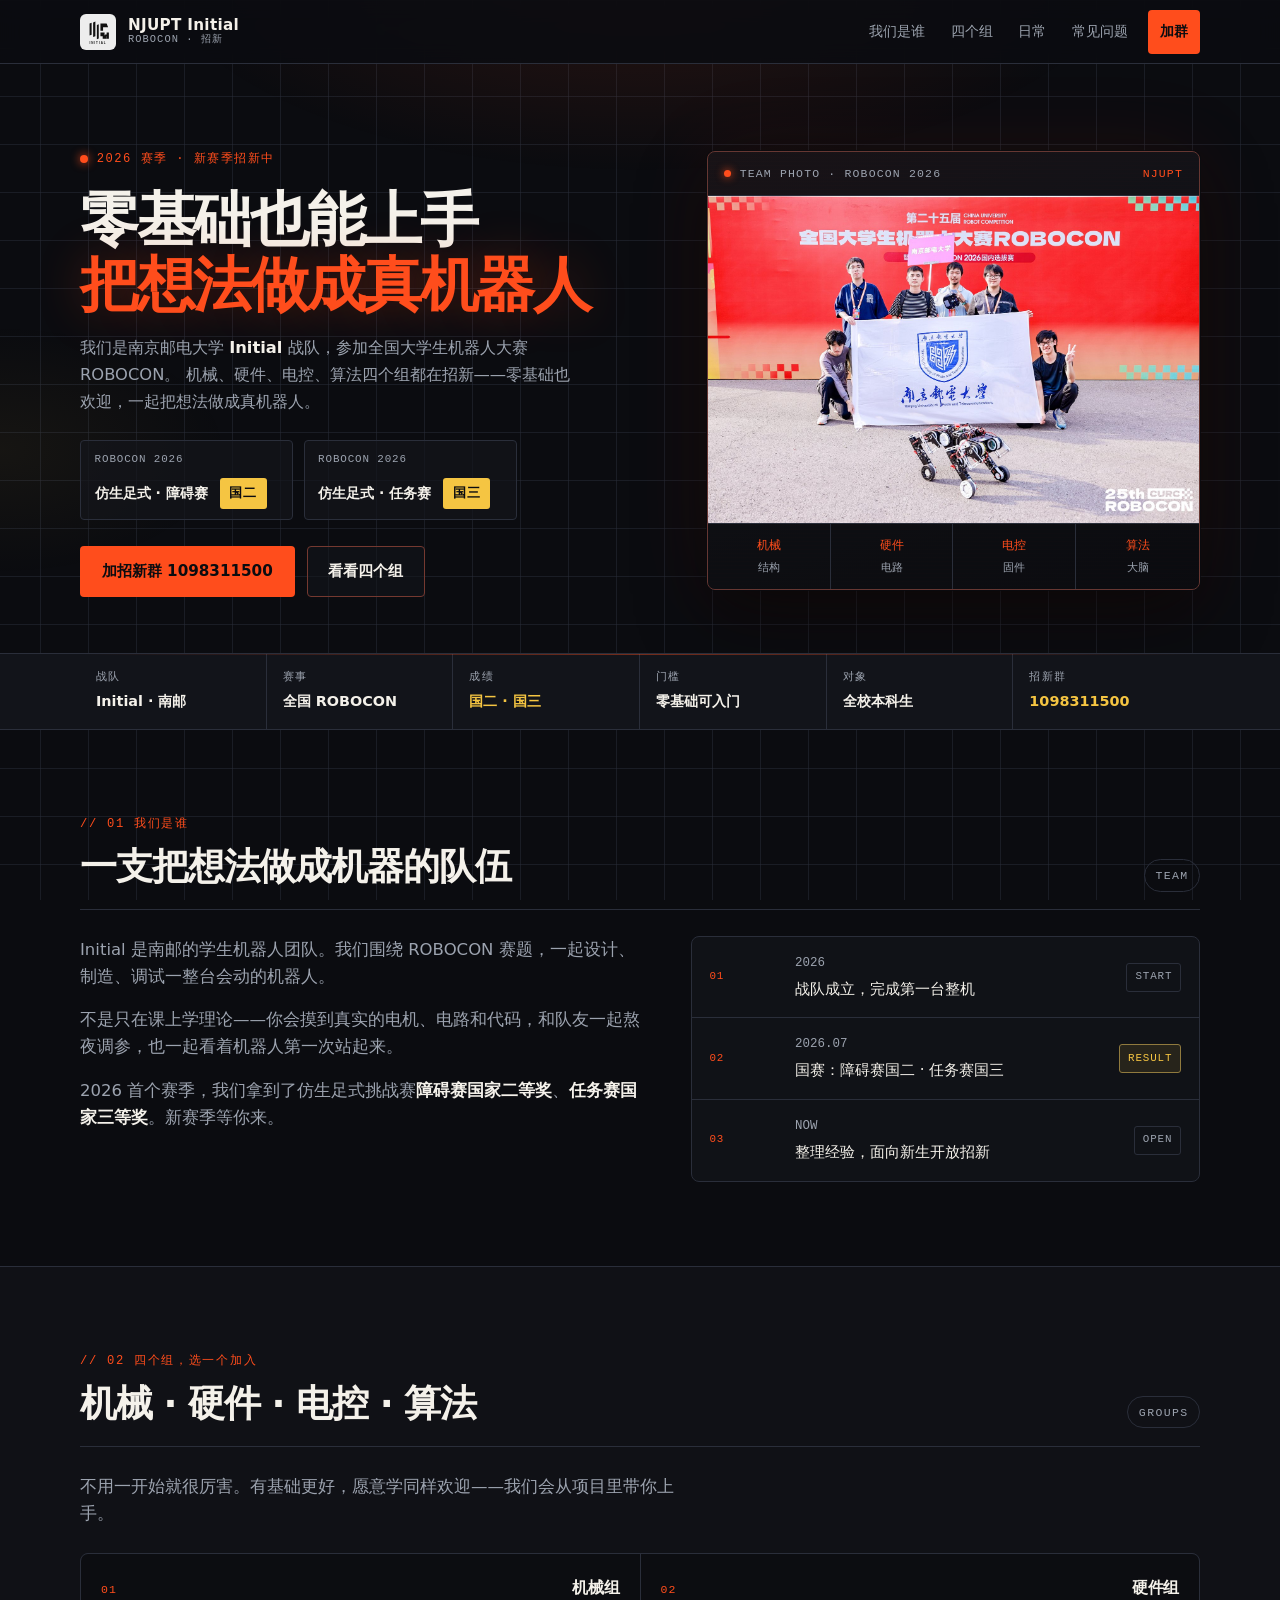
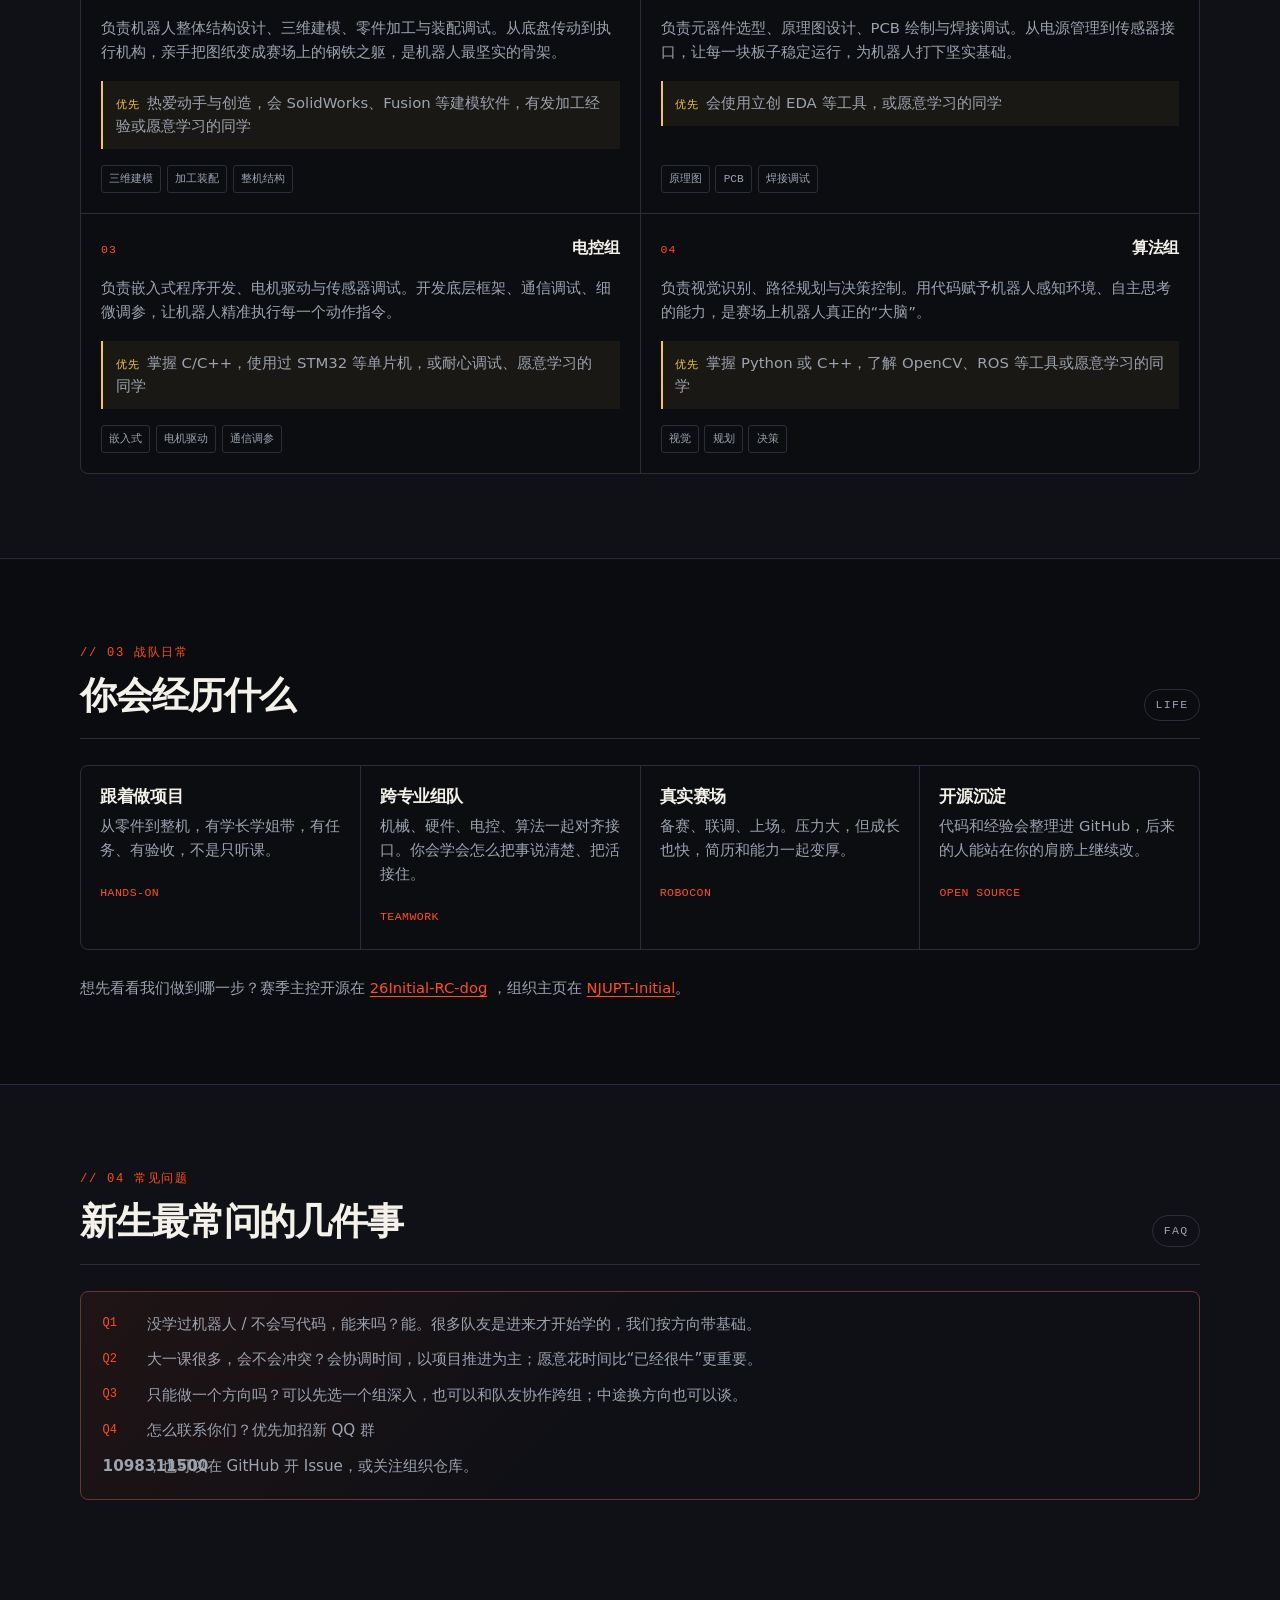
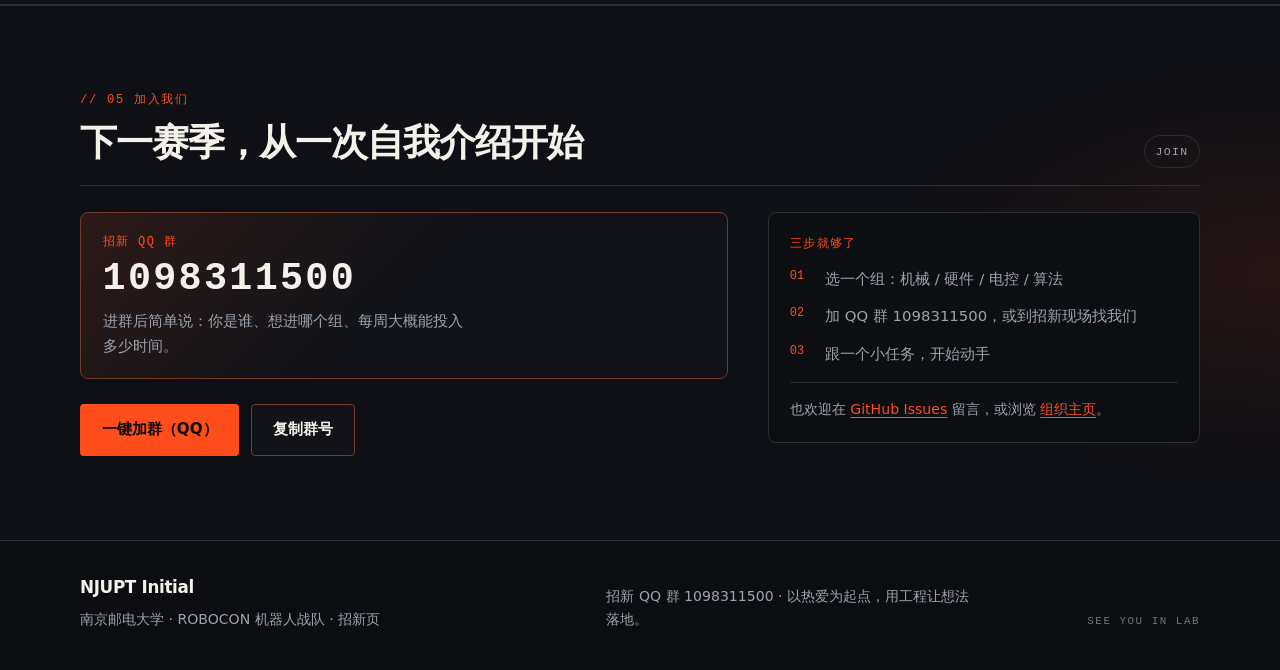
==== commit e3a12f65: "fix: 裁掉合照顶部白边，保证 Hero 直接露出红底赛场" ====
--- a/index.html
+++ b/index.html
@@ -82,7 +82,7 @@
             <img
               src="assets/team-robocon-2026.jpg"
               width="1600"
-              height="1066"
+              height="1039"
               alt="NJUPT Initial 战队在第二十五届全国大学生机器人大赛 ROBOCON 现场合影，前方为轮足四足机器人"
               loading="eager"
               decoding="async"
--- a/styles.css
+++ b/styles.css
@@ -570,7 +570,7 @@
   height: auto;
   aspect-ratio: 3 / 2;
   object-fit: cover;
-  object-position: center 35%;
+  object-position: center 28%;
   display: block;
 }
 
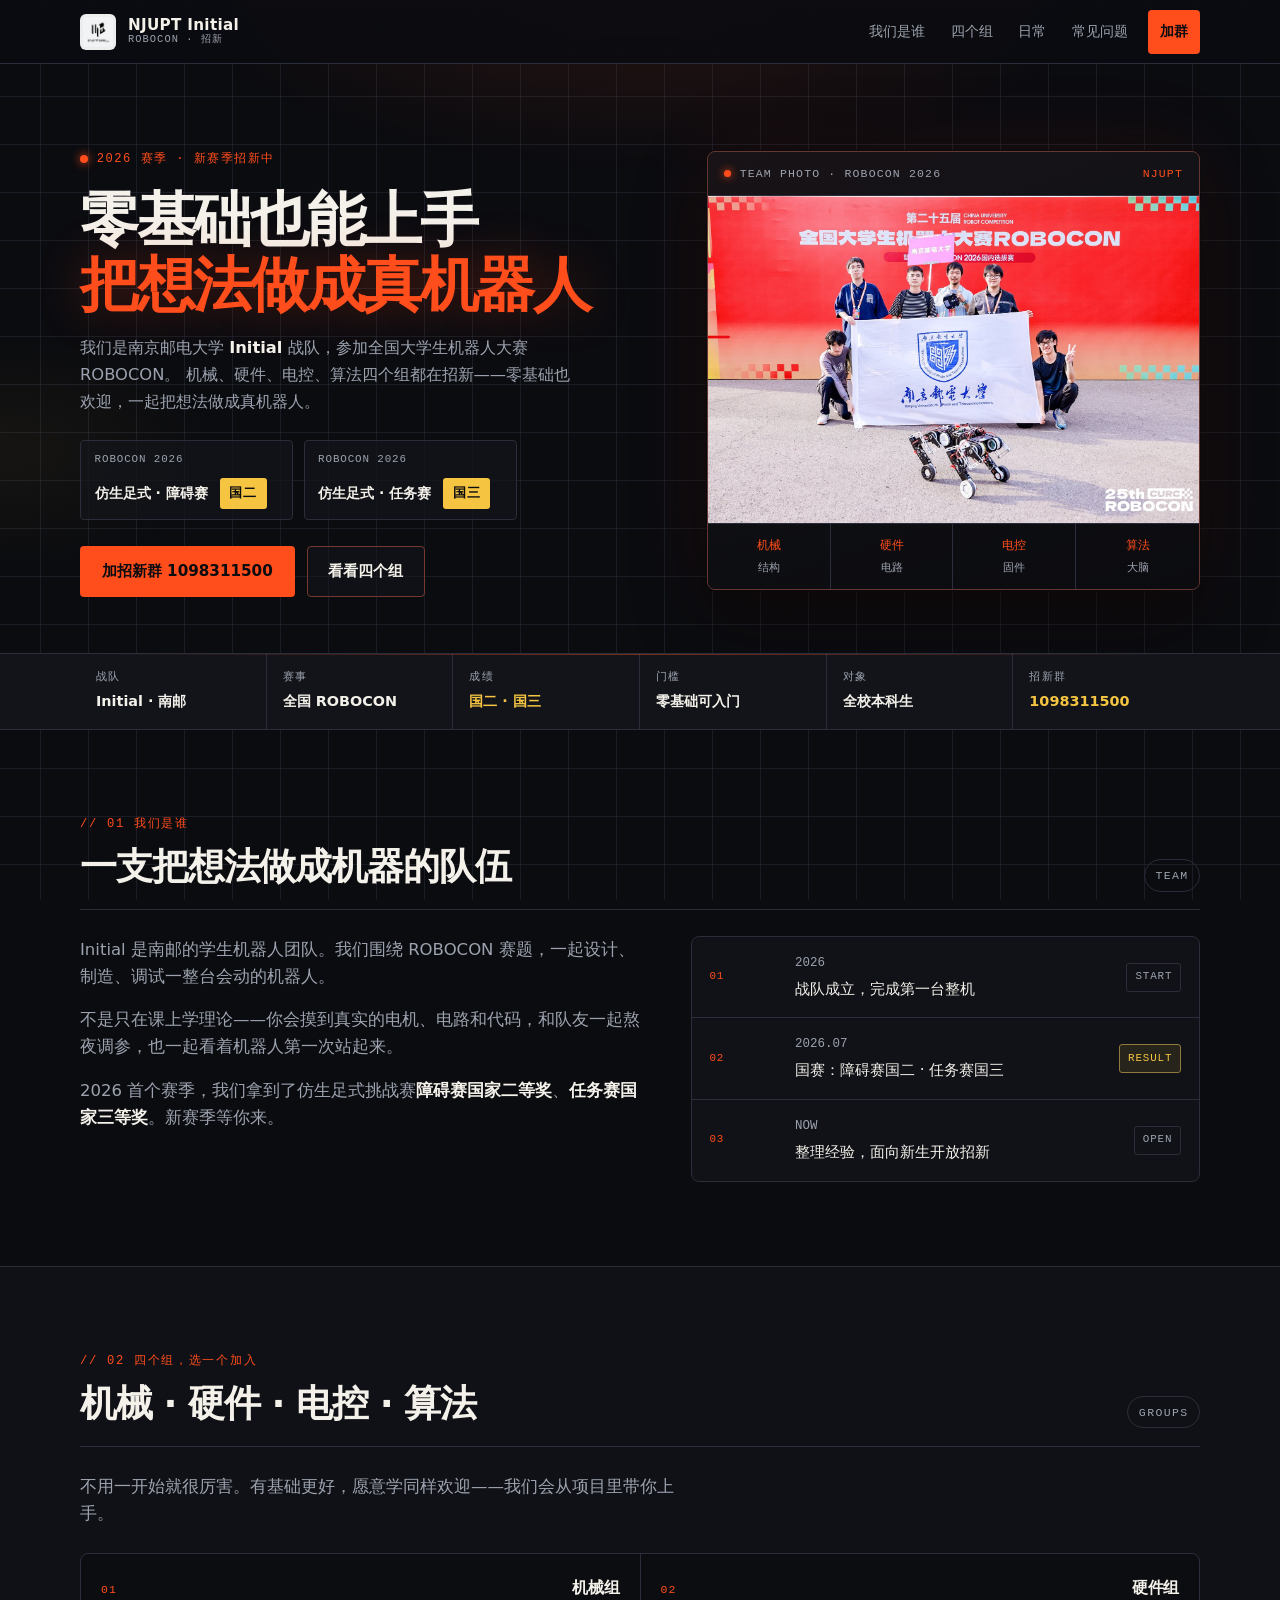
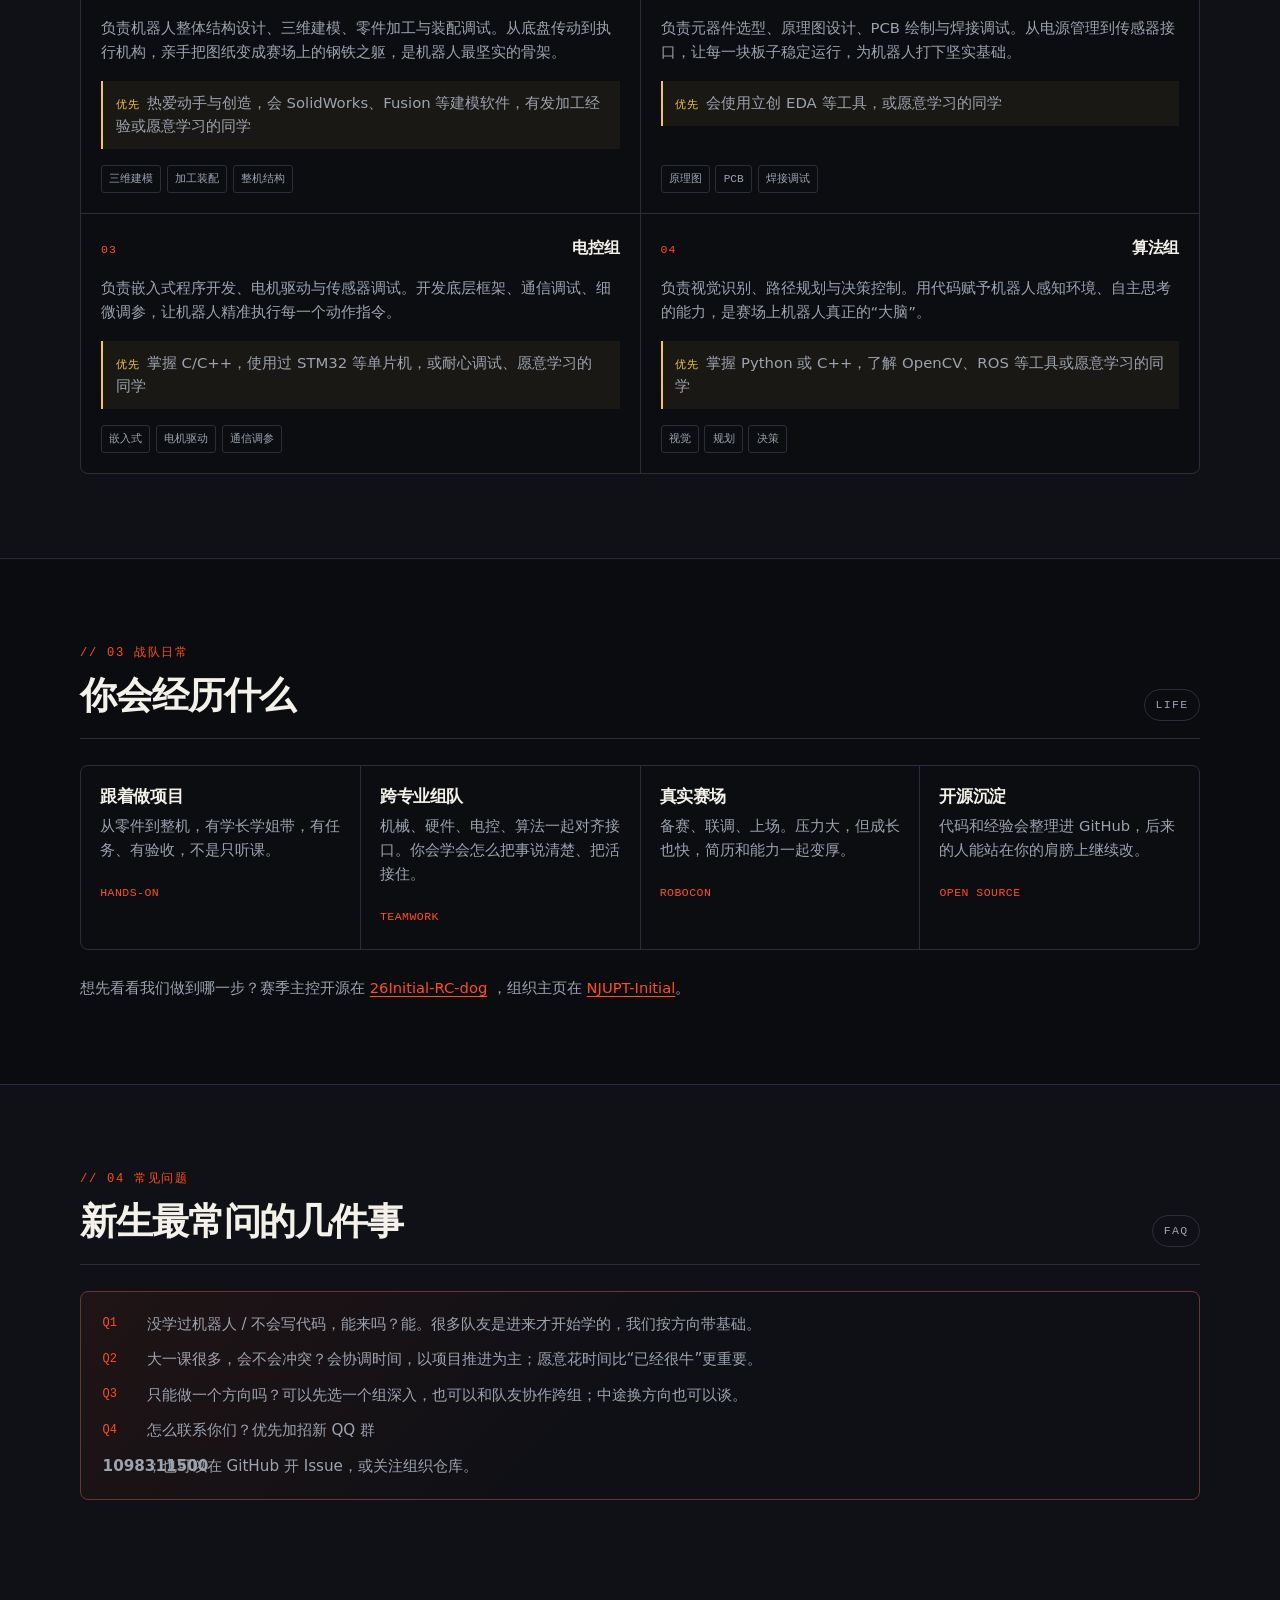
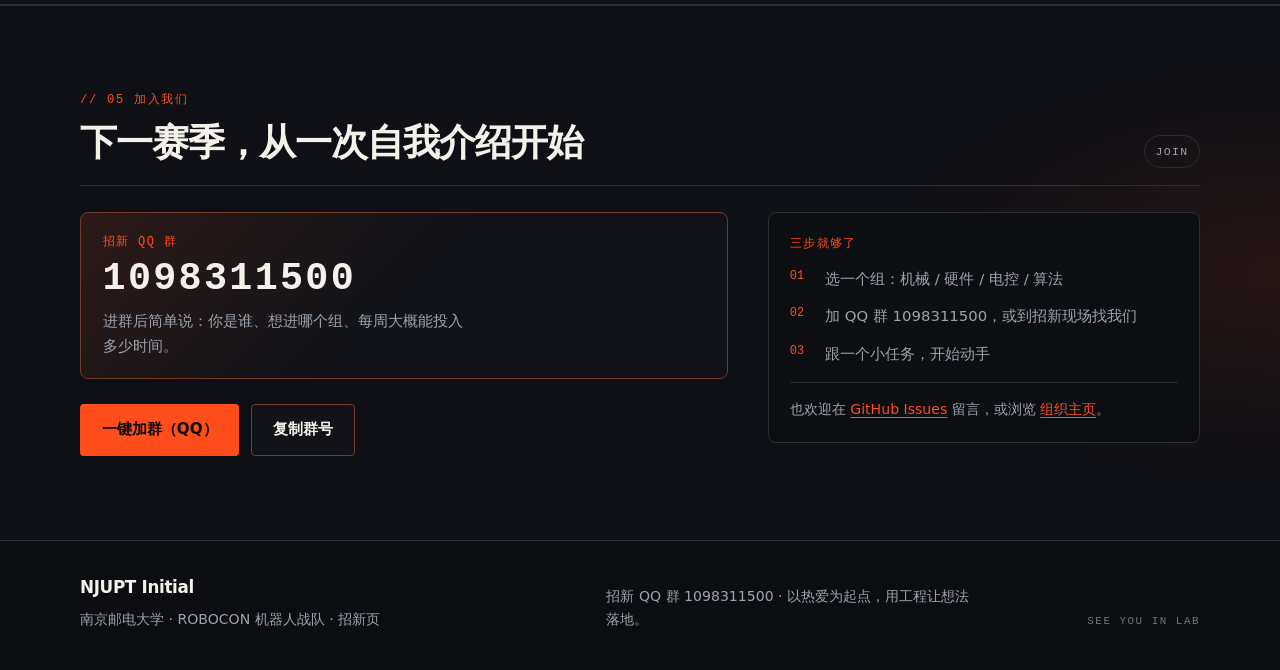
==== commit 2c58b84d: "fix: 使用官方队徽 PNG 替换 SVG 复刻" ====
--- a/index.html
+++ b/index.html
@@ -1,4 +1,4 @@
-<!DOCTYPE html>
+﻿<!DOCTYPE html>
 <html lang="zh-CN">
 <head>
   <meta charset="utf-8" />
@@ -11,7 +11,7 @@
   <meta property="og:image" content="assets/team-robocon-2026.jpg" />
   <title>NJUPT Initial · 南邮 Robocon 战队招新</title>
   <link rel="stylesheet" href="styles.css" />
-  <link rel="icon" href="assets/team-logo.svg" />
+  <link rel="icon" href="assets/team-logo.png" />
 </head>
 <body>
   <a class="skip-link" href="#main">跳到主要内容</a>
@@ -19,7 +19,7 @@
   <header class="site-header" data-header>
     <div class="shell header-inner">
       <a class="brand" href="#top" aria-label="NJUPT Initial 首页">
-        <img class="brand-logo" src="assets/team-logo.svg" width="36" height="36" alt="" />
+        <img class="brand-logo" src="assets/team-logo.png" width="36" height="36" alt="" />
         <span class="brand-text">
           <span class="brand-name">NJUPT Initial</span>
           <span class="brand-sub">Robocon · 招新</span>
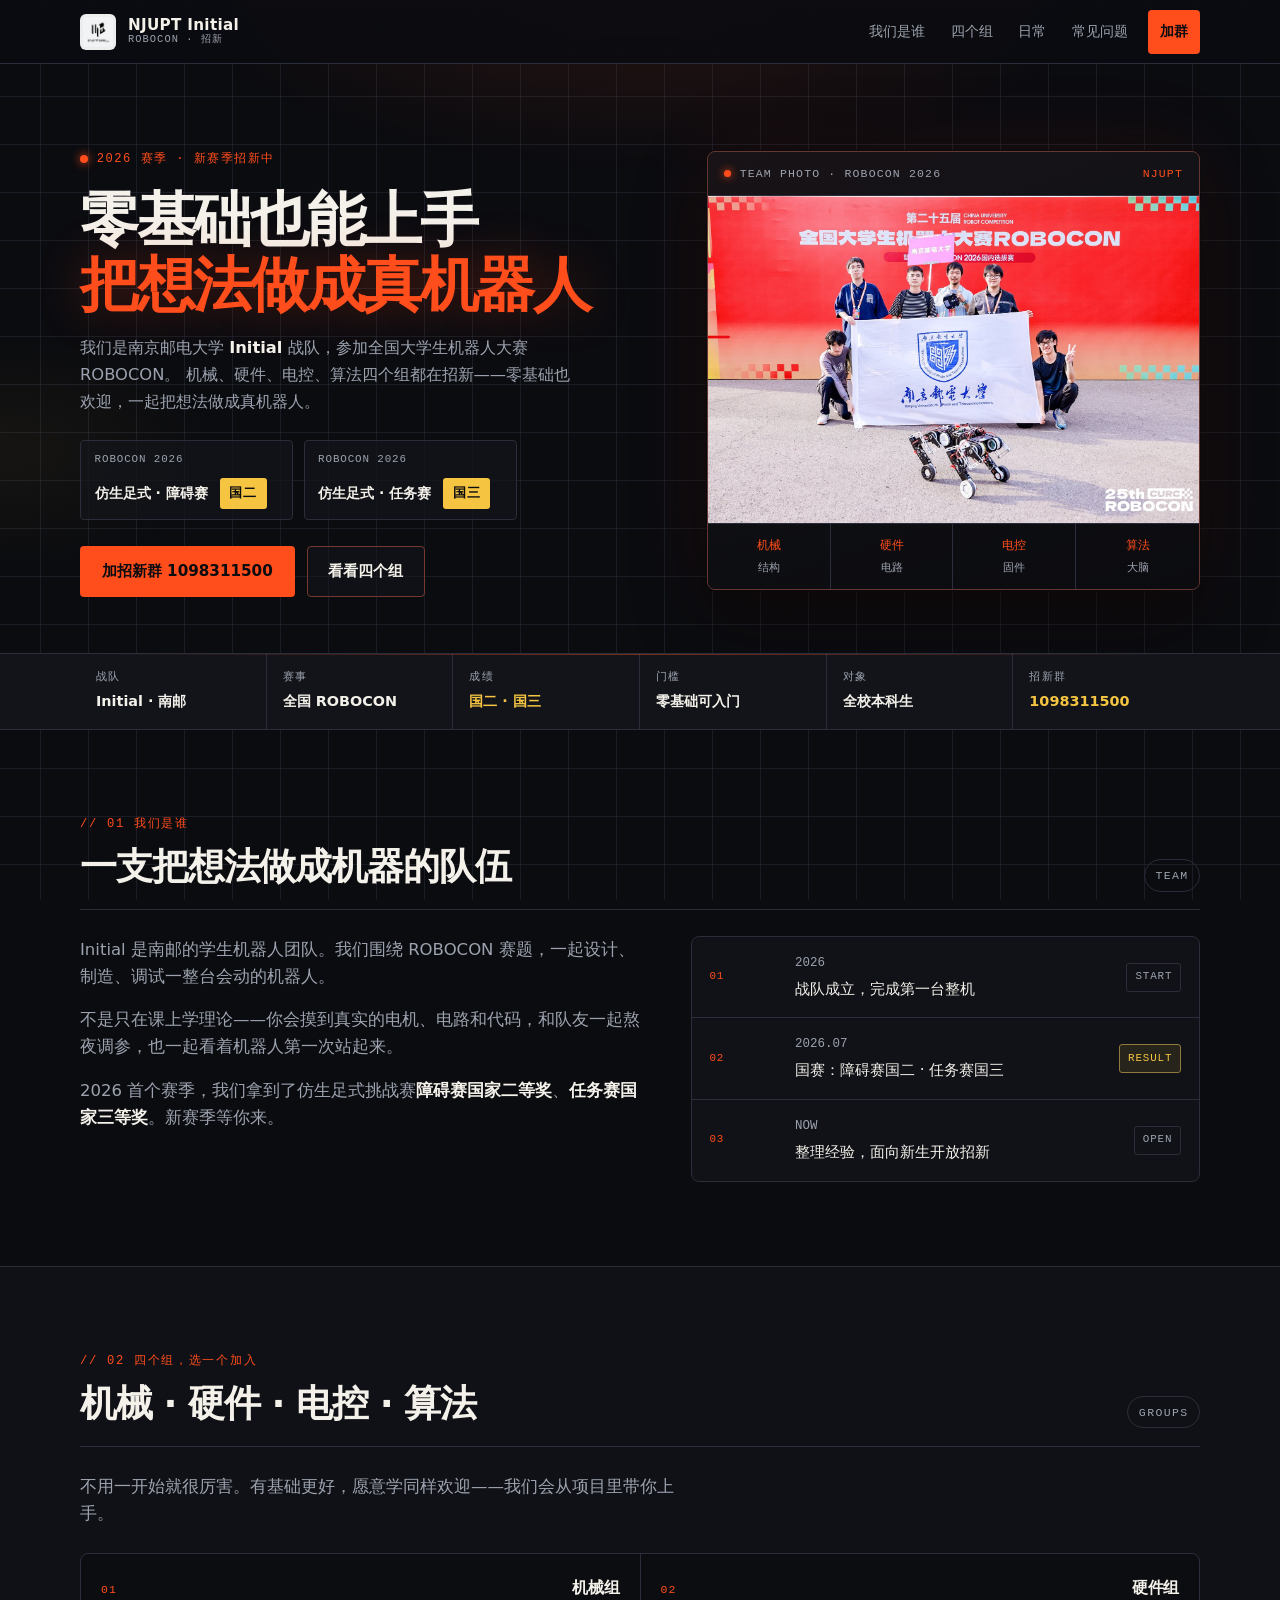
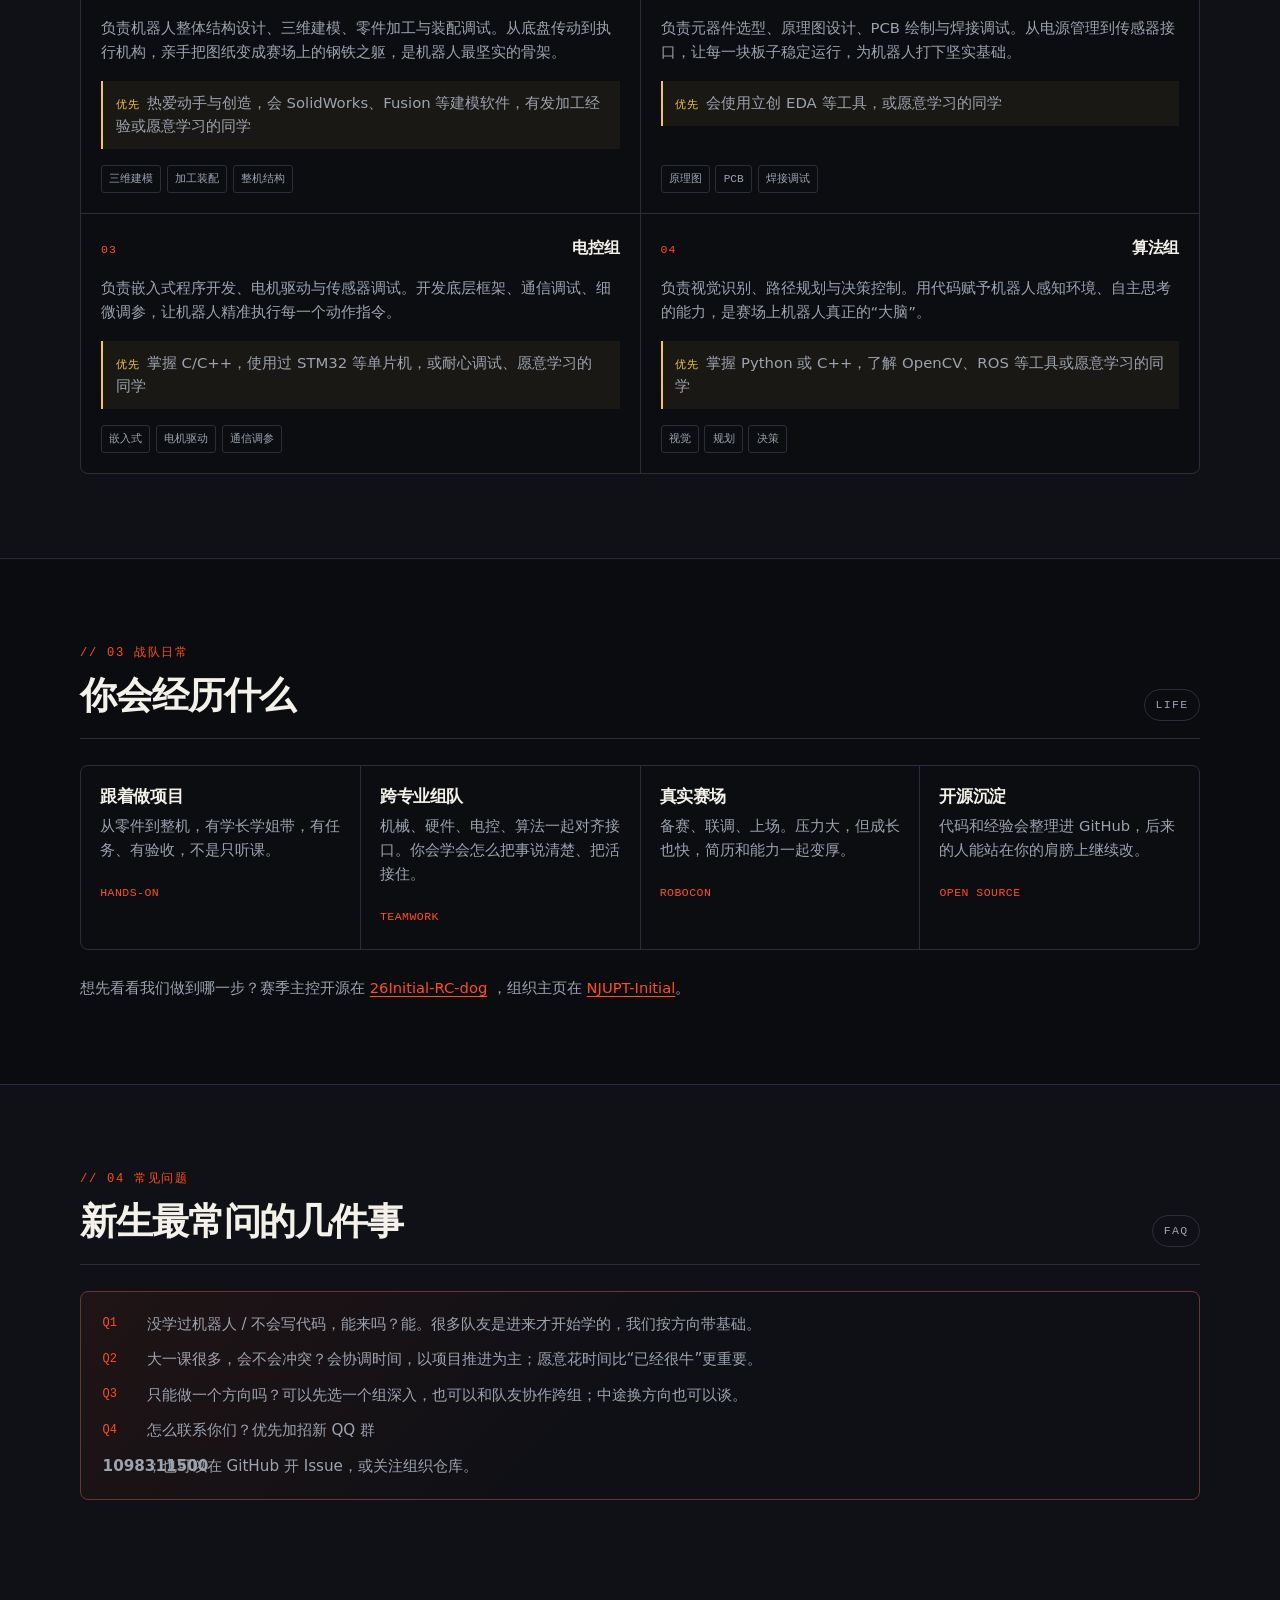
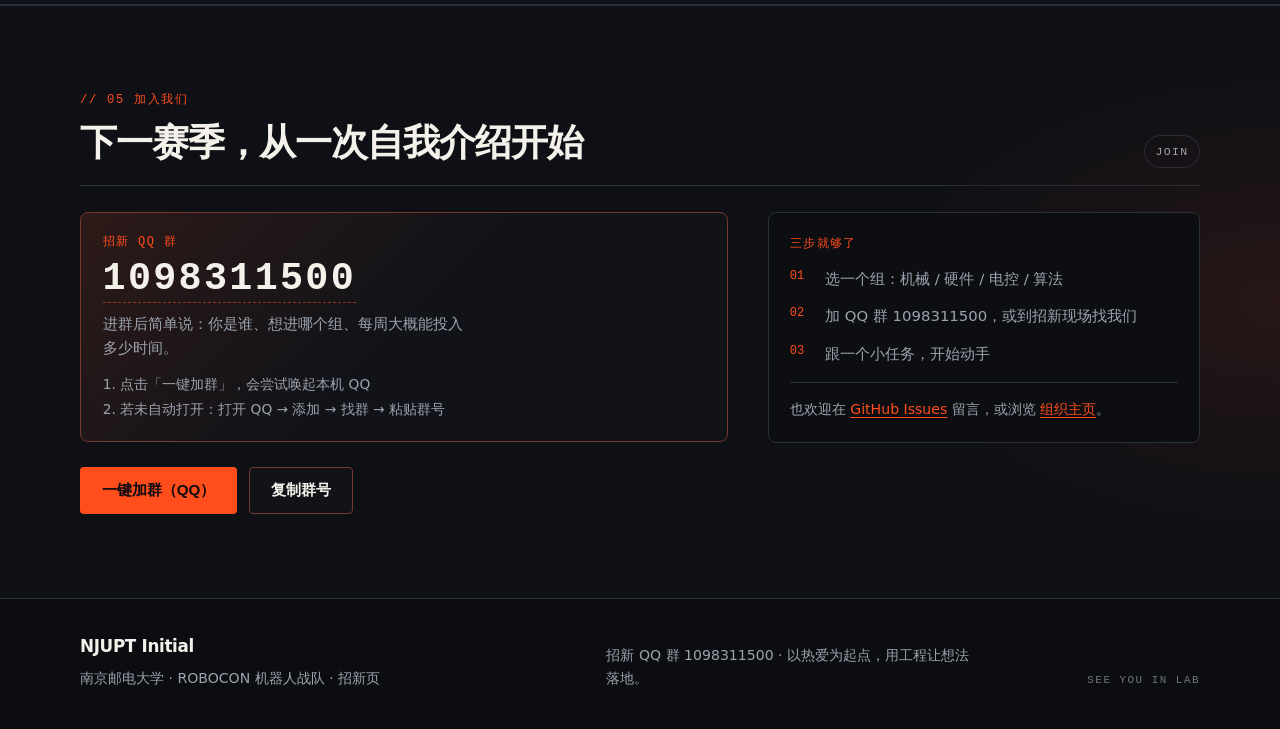
==== commit 5ab263da: "fix: 一键加群改为复制群号并唤起 QQ 原 qm.qq.com/q/群号 无效；改为一键复制 + mqqwpa 唤起 QQ，并补充手动加群步骤。" ====
--- a/index.html
+++ b/index.html
@@ -1,4 +1,4 @@
-﻿<!DOCTYPE html>
+<!DOCTYPE html>
 <html lang="zh-CN">
 <head>
   <meta charset="utf-8" />
@@ -299,16 +299,20 @@
         </header>
         <div class="join-inner">
           <div>
-            <div class="qq-card" aria-label="招新 QQ 群">
+            <div class="qq-card" aria-label="招新 QQ 群" data-qq-group="1098311500">
               <p class="qq-label">招新 QQ 群</p>
-              <p class="qq-number">1098311500</p>
+              <p class="qq-number" data-qq-number tabindex="0" role="button" aria-label="点击复制群号 1098311500">1098311500</p>
               <p class="qq-hint">进群后简单说：你是谁、想进哪个组、每周大概能投入多少时间。</p>
+              <ol class="qq-steps">
+                <li>点击「一键加群」，会尝试唤起本机 QQ</li>
+                <li>若未自动打开：打开 QQ → 添加 → 找群 → 粘贴群号</li>
+              </ol>
             </div>
             <div class="hero-actions">
-              <a class="btn btn-primary" href="https://qm.qq.com/q/1098311500" target="_blank" rel="noopener noreferrer">一键加群（QQ）</a>
+              <button type="button" class="btn btn-primary" data-join-qq data-qq="1098311500">一键加群（QQ）</button>
               <button type="button" class="btn btn-ghost" data-copy-qq data-qq="1098311500">复制群号</button>
             </div>
-            <p class="copy-note" data-copy-note hidden>群号已复制</p>
+            <p class="copy-note" data-copy-note hidden></p>
           </div>
           <aside class="join-panel" aria-label="加入步骤">
             <p class="join-panel-k">三步就够了</p>
--- a/styles.css
+++ b/styles.css
@@ -1210,6 +1210,16 @@
   letter-spacing: 0.06em;
   color: var(--ink);
   line-height: 1.1;
+  cursor: pointer;
+  user-select: all;
+  border-bottom: 1px dashed color-mix(in srgb, var(--signal) 55%, transparent);
+  display: inline-block;
+  padding-bottom: 0.1rem;
+}
+
+.qq-number:hover,
+.qq-number:focus-visible {
+  color: var(--signal);
 }
 
 .qq-hint {
@@ -1219,10 +1229,32 @@
   max-width: 40ch;
 }
 
+.qq-steps {
+  margin: 0.85rem 0 0;
+  padding-left: 1.1rem;
+  color: var(--muted);
+  font-size: 0.86rem;
+  line-height: 1.55;
+}
+
+.qq-steps li + li {
+  margin-top: 0.25rem;
+}
+
 .copy-note {
-  margin: 0.65rem 0 0;
-  font-size: 0.88rem;
+  margin: 0.75rem 0 0;
+  font-size: 0.9rem;
+  line-height: 1.5;
   color: var(--alert);
+  max-width: 46ch;
+}
+
+.copy-note[data-tone="warn"] {
+  color: var(--alert);
+}
+
+.copy-note[data-tone="ok"] {
+  color: var(--signal);
 }
 
 .join-alt {
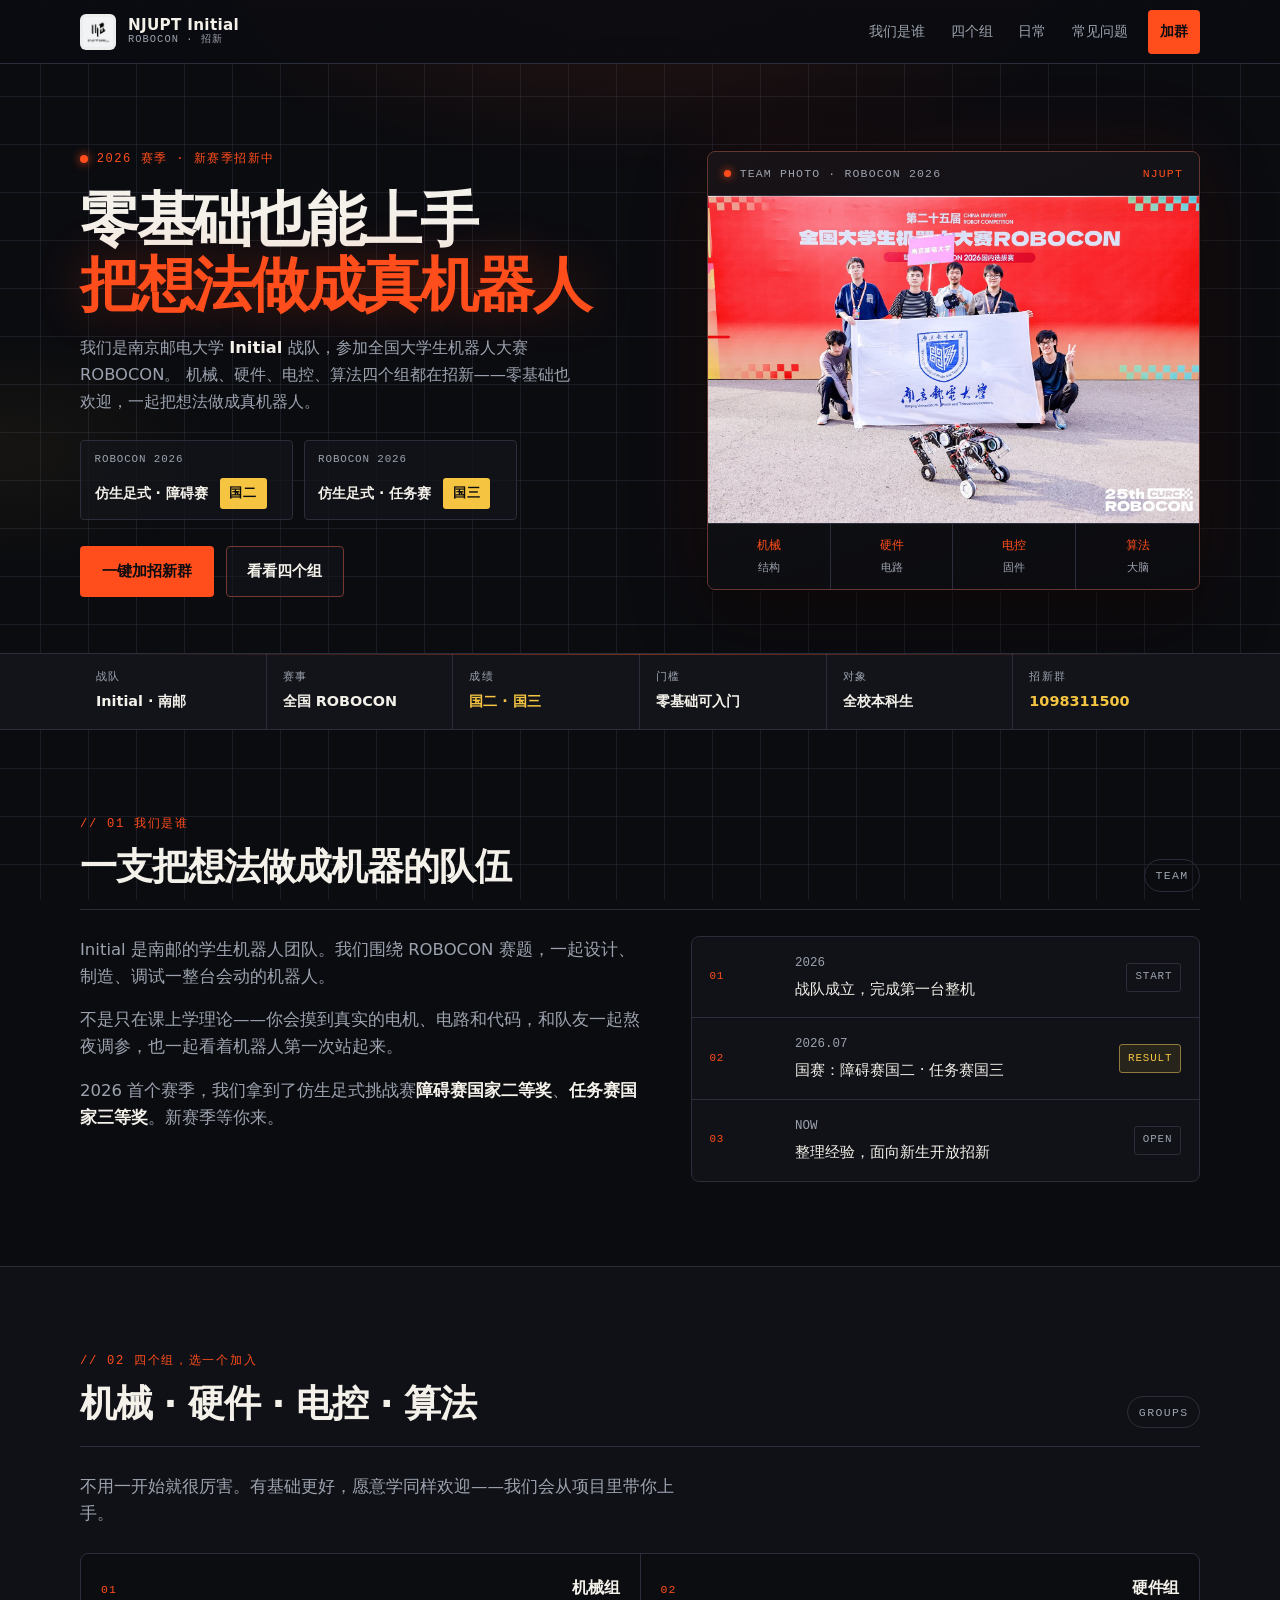
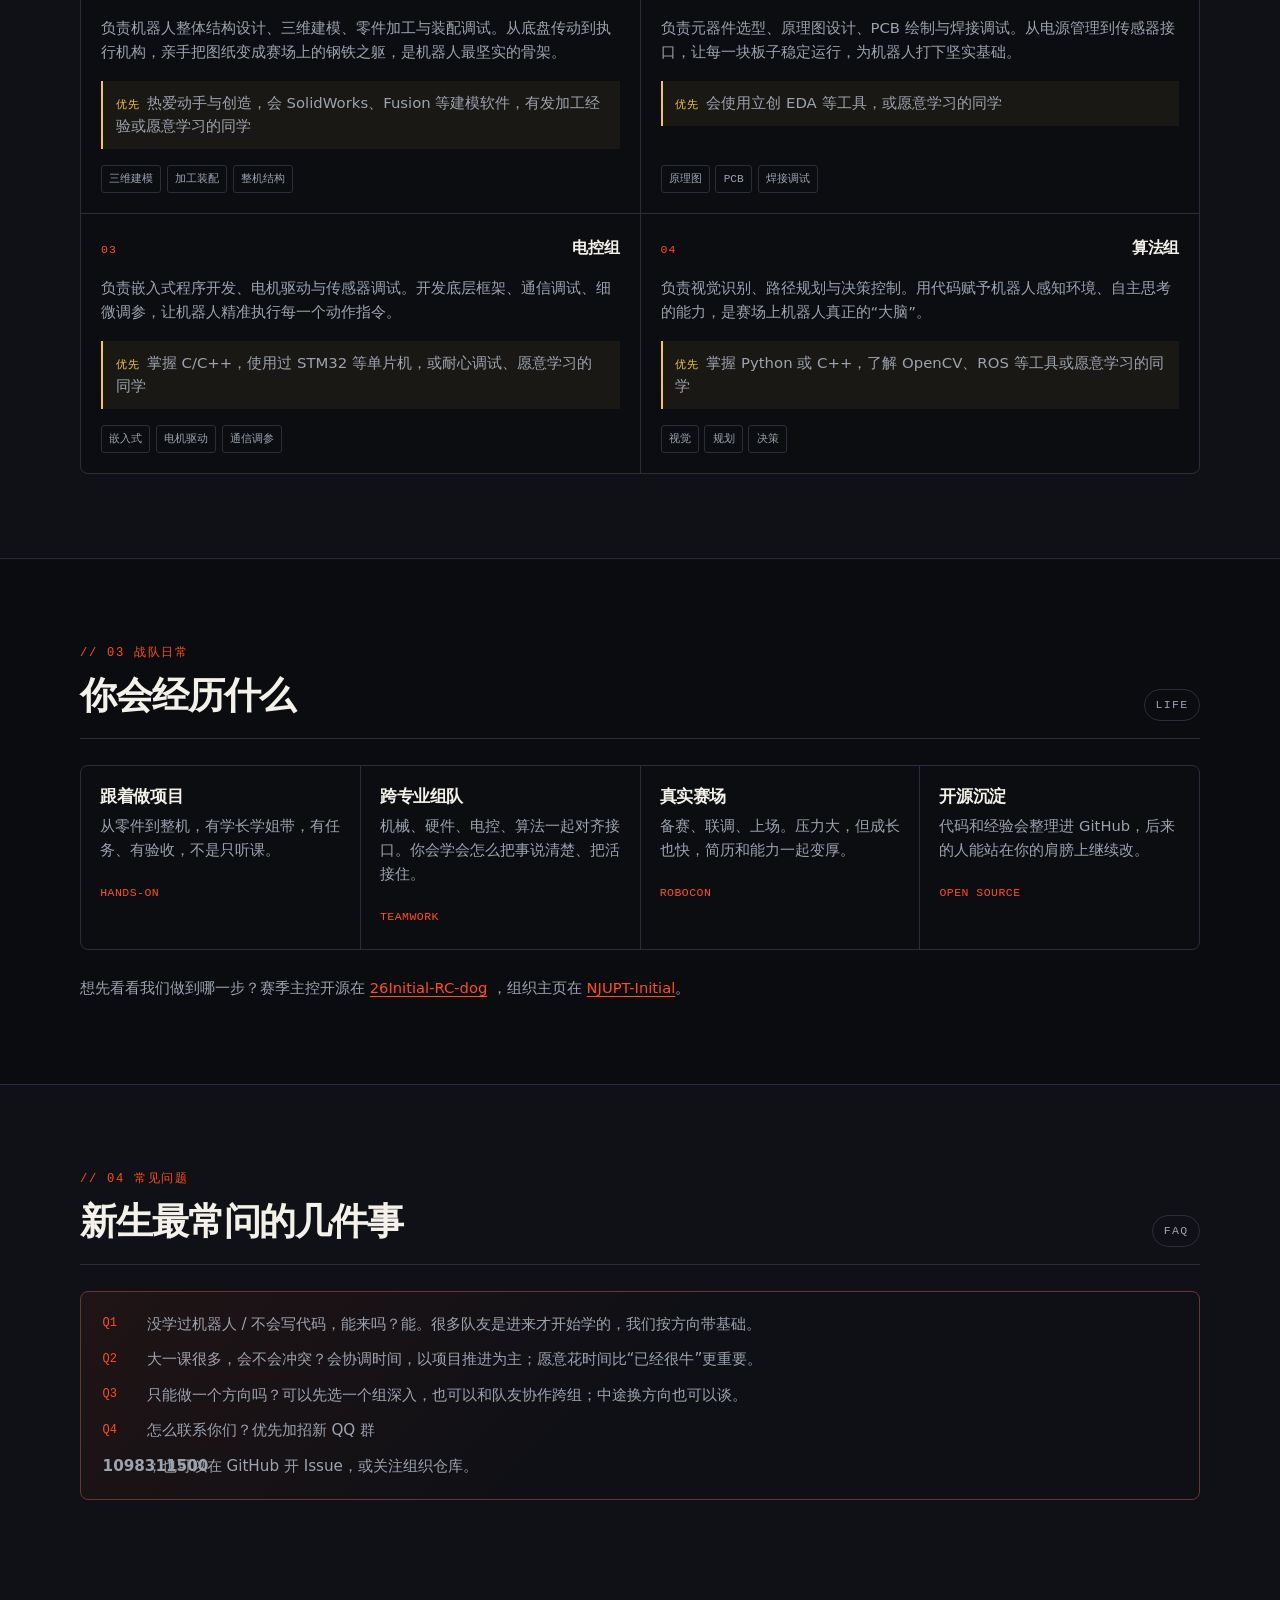
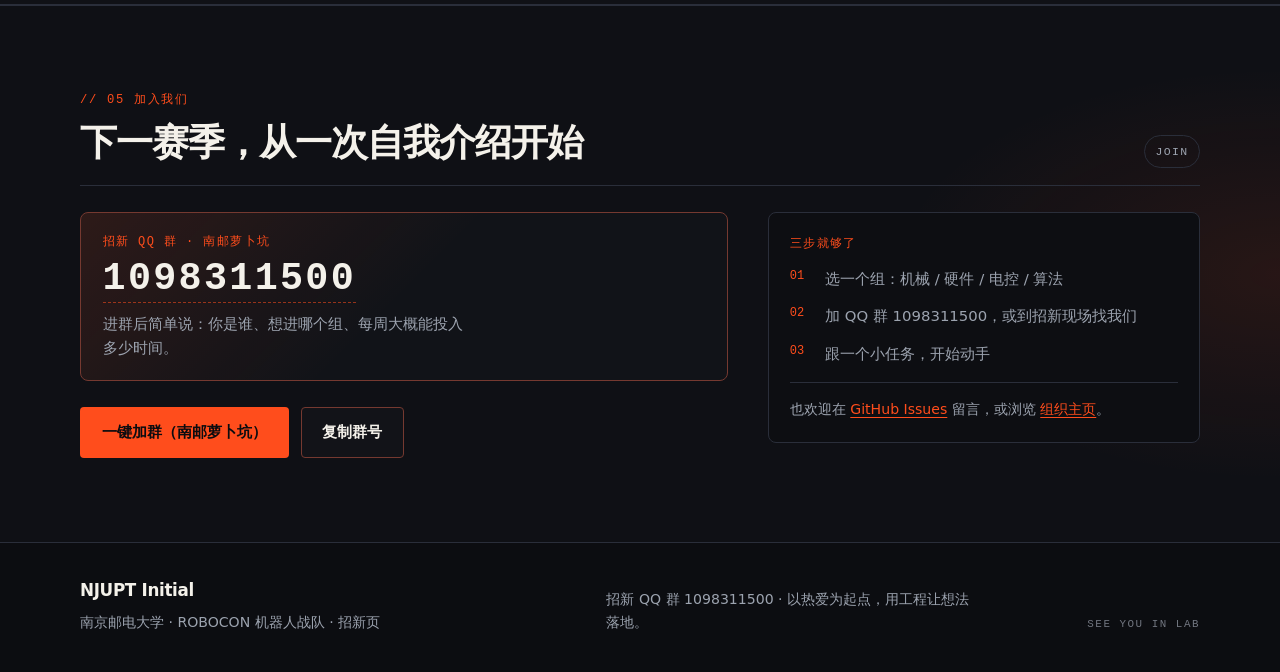
==== commit c7797bda: "fix: 一键加群改用官方分享链 接入 https://qm.qq.com/q/vWDZv92Ni0（南邮萝卜坑），首屏与加入区均为真实可点加群入口。" ====
--- a/index.html
+++ b/index.html
@@ -67,7 +67,7 @@
           </div>
 
           <div class="hero-actions telemetry-line" data-boot style="--i:5">
-            <a class="btn btn-primary" href="#join">加招新群 1098311500</a>
+            <a class="btn btn-primary" href="https://qm.qq.com/q/vWDZv92Ni0" target="_blank" rel="noopener noreferrer">一键加招新群</a>
             <a class="btn btn-ghost" href="#learn">看看四个组</a>
           </div>
         </div>
@@ -300,16 +300,18 @@
         <div class="join-inner">
           <div>
             <div class="qq-card" aria-label="招新 QQ 群" data-qq-group="1098311500">
-              <p class="qq-label">招新 QQ 群</p>
+              <p class="qq-label">招新 QQ 群 · 南邮萝卜坑</p>
               <p class="qq-number" data-qq-number tabindex="0" role="button" aria-label="点击复制群号 1098311500">1098311500</p>
               <p class="qq-hint">进群后简单说：你是谁、想进哪个组、每周大概能投入多少时间。</p>
-              <ol class="qq-steps">
-                <li>点击「一键加群」，会尝试唤起本机 QQ</li>
-                <li>若未自动打开：打开 QQ → 添加 → 找群 → 粘贴群号</li>
-              </ol>
             </div>
             <div class="hero-actions">
-              <button type="button" class="btn btn-primary" data-join-qq data-qq="1098311500">一键加群（QQ）</button>
+              <a
+                class="btn btn-primary"
+                href="https://qm.qq.com/q/vWDZv92Ni0"
+                target="_blank"
+                rel="noopener noreferrer"
+                data-join-qq
+              >一键加群（南邮萝卜坑）</a>
               <button type="button" class="btn btn-ghost" data-copy-qq data-qq="1098311500">复制群号</button>
             </div>
             <p class="copy-note" data-copy-note hidden></p>
--- a/styles.css
+++ b/styles.css
@@ -1237,10 +1237,6 @@
   line-height: 1.55;
 }
 
-.qq-steps li + li {
-  margin-top: 0.25rem;
-}
-
 .copy-note {
   margin: 0.75rem 0 0;
   font-size: 0.9rem;
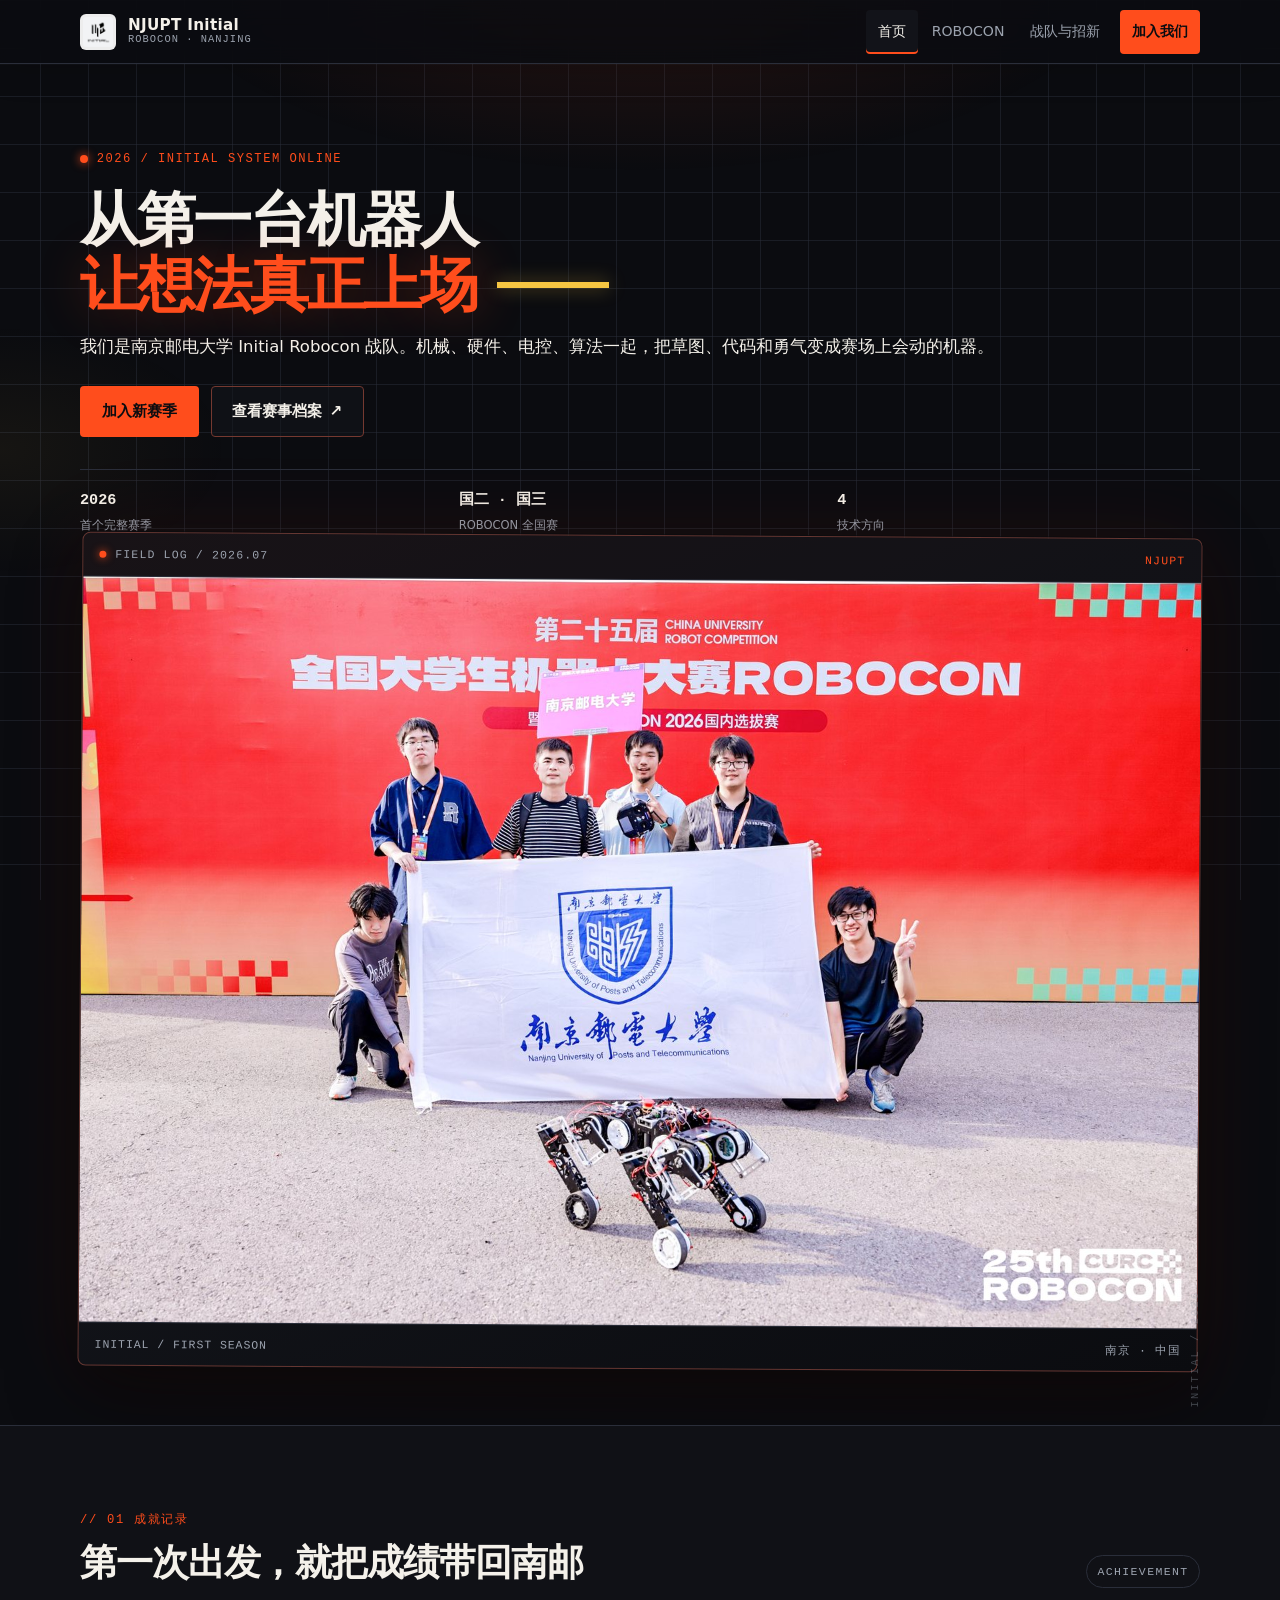
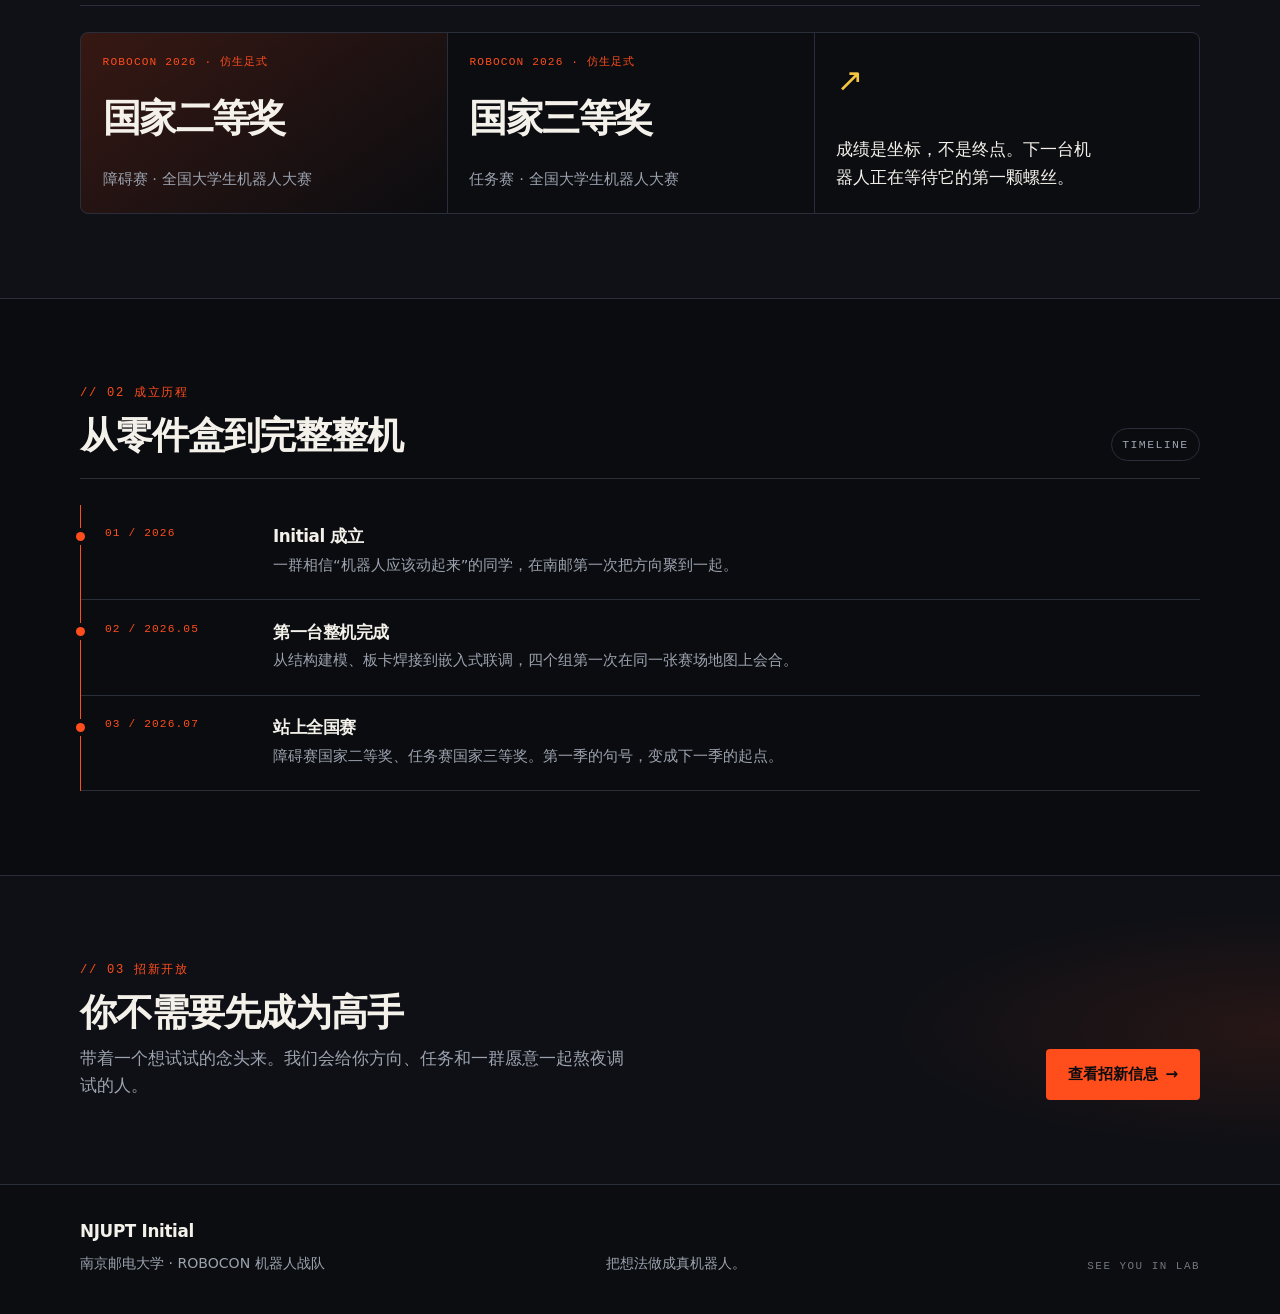
==== commit af19ef2c: "🤖 feat: split landing experience into three pages What: - rebuild the homepage around achievements, " ====
--- a/index.html
+++ b/index.html
@@ -1,351 +1,30 @@
-<!DOCTYPE html>
+<!doctype html>
 <html lang="zh-CN">
 <head>
   <meta charset="utf-8" />
   <meta name="viewport" content="width=device-width, initial-scale=1" />
-  <meta name="description" content="NJUPT Initial 招新 — 南京邮电大学 Robocon 机器人战队。零基础可入门，一起把想法做成真机器人。" />
-  <meta name="theme-color" content="#0B0C10" />
-  <meta property="og:title" content="NJUPT Initial · 招新" />
-  <meta property="og:description" content="南邮 Robocon 战队招新：机械 / 硬件 / 电控 / 算法，零基础也能上手。招新群 1098311500" />
-  <meta property="og:type" content="website" />
-  <meta property="og:image" content="assets/team-robocon-2026.jpg" />
-  <title>NJUPT Initial · 南邮 Robocon 战队招新</title>
+  <meta name="description" content="NJUPT Initial 南邮 Robocon 战队：从第一台机器人开始，把想法做成真机器。" />
+  <meta name="theme-color" content="#090b0f" />
+  <title>NJUPT Initial · 让想法上场</title>
+  <link rel="icon" href="assets/team-logo.png" />
   <link rel="stylesheet" href="styles.css" />
-  <link rel="icon" href="assets/team-logo.png" />
 </head>
-<body>
+<body class="page-home">
   <a class="skip-link" href="#main">跳到主要内容</a>
-
-  <header class="site-header" data-header>
-    <div class="shell header-inner">
-      <a class="brand" href="#top" aria-label="NJUPT Initial 首页">
-        <img class="brand-logo" src="assets/team-logo.png" width="36" height="36" alt="" />
-        <span class="brand-text">
-          <span class="brand-name">NJUPT Initial</span>
-          <span class="brand-sub">Robocon · 招新</span>
-        </span>
-      </a>
-      <nav class="nav" aria-label="页面章节">
-        <a href="#about">我们是谁</a>
-        <a href="#learn">四个组</a>
-        <a href="#life">日常</a>
-        <a href="#faq">常见问题</a>
-        <a class="nav-cta" href="#join">加群</a>
-      </nav>
-    </div>
-  </header>
-
+  <header class="site-header"><div class="shell header-inner">
+    <a class="brand" href="index.html" aria-label="NJUPT Initial 首页"><img class="brand-logo" src="assets/team-logo.png" alt="" width="36" height="36" /><span class="brand-text"><span class="brand-name">NJUPT Initial</span><span class="brand-sub">Robocon · Nanjing</span></span></a>
+    <nav class="nav" aria-label="主导航"><a href="index.html" aria-current="true">首页</a><a href="robocon.html">ROBOCON</a><a href="team.html">战队与招新</a><a class="nav-cta" href="team.html#join">加入我们</a></nav>
+  </div></header>
   <main id="main">
-    <!-- HERO -->
-    <section class="hero" id="top" aria-labelledby="hero-title">
-      <div class="shell hero-grid">
-        <div class="hero-copy">
-          <p class="boot-line telemetry-line" data-boot style="--i:0">
-            <span class="boot-dot" aria-hidden="true"></span>
-            2026 赛季 · 新赛季招新中
-          </p>
-          <h1 id="hero-title" class="hero-title">
-            <span class="hero-title-line telemetry-line" data-boot style="--i:1">零基础也能上手</span>
-            <span class="hero-title-line accent telemetry-line" data-boot style="--i:2">把想法做成真机器人</span>
-          </h1>
-          <p class="hero-lead telemetry-line" data-boot style="--i:3">
-            我们是南京邮电大学 <strong>Initial</strong> 战队，参加全国大学生机器人大赛 ROBOCON。
-            机械、硬件、电控、算法四个组都在招新——零基础也欢迎，一起把想法做成真机器人。
-          </p>
-
-          <div class="award-row telemetry-line" data-boot style="--i:4" aria-label="赛季成绩">
-            <span class="award-chip">
-              <span class="award-k">ROBOCON 2026</span>
-              <span class="award-v">仿生足式 · 障碍赛</span>
-              <span class="award-badge">国二</span>
-            </span>
-            <span class="award-chip">
-              <span class="award-k">ROBOCON 2026</span>
-              <span class="award-v">仿生足式 · 任务赛</span>
-              <span class="award-badge">国三</span>
-            </span>
-          </div>
-
-          <div class="hero-actions telemetry-line" data-boot style="--i:5">
-            <a class="btn btn-primary" href="https://qm.qq.com/q/vWDZv92Ni0" target="_blank" rel="noopener noreferrer">一键加招新群</a>
-            <a class="btn btn-ghost" href="#learn">看看四个组</a>
-          </div>
-        </div>
-
-        <aside class="hero-panel telemetry-line" data-boot style="--i:4" aria-label="战队合照">
-          <div class="panel-head">
-            <span class="dot" aria-hidden="true"></span>
-            <span>TEAM PHOTO · ROBOCON 2026</span>
-            <span class="panel-head-right">NJUPT</span>
-          </div>
-          <figure class="hero-photo">
-            <img
-              src="assets/team-robocon-2026.jpg"
-              width="1600"
-              height="1039"
-              alt="NJUPT Initial 战队在第二十五届全国大学生机器人大赛 ROBOCON 现场合影，前方为轮足四足机器人"
-              loading="eager"
-              decoding="async"
-            />
-          </figure>
-          <ul class="ch-strip" aria-label="招新方向">
-            <li><span>机械</span><em>结构</em></li>
-            <li><span>硬件</span><em>电路</em></li>
-            <li><span>电控</span><em>固件</em></li>
-            <li><span>算法</span><em>大脑</em></li>
-          </ul>
-        </aside>
-      </div>
-    </section>
-
-    <!-- RAIL -->
-    <section class="rail" aria-label="战队速览">
-      <div class="shell rail-inner">
-        <div class="rail-item"><span class="k">战队</span><span class="v">Initial · 南邮</span></div>
-        <div class="rail-item"><span class="k">赛事</span><span class="v">全国 ROBOCON</span></div>
-        <div class="rail-item"><span class="k">成绩</span><span class="v alert">国二 · 国三</span></div>
-        <div class="rail-item"><span class="k">门槛</span><span class="v">零基础可入门</span></div>
-        <div class="rail-item"><span class="k">对象</span><span class="v">全校本科生</span></div>
-        <div class="rail-item"><span class="k">招新群</span><span class="v alert">1098311500</span></div>
-      </div>
-    </section>
-
-    <!-- ABOUT -->
-    <section class="section" id="about" aria-labelledby="about-title">
-      <div class="shell">
-        <header class="bay-head">
-          <p class="bay-code">// 01 我们是谁</p>
-          <div class="bay-title-row">
-            <h2 id="about-title">一支把想法做成机器的队伍</h2>
-            <span class="bay-meta">TEAM</span>
-          </div>
-        </header>
-        <div class="split">
-          <div>
-            <p class="prose">
-              Initial 是南邮的学生机器人团队。我们围绕 ROBOCON 赛题，一起设计、制造、调试一整台会动的机器人。
-            </p>
-            <p class="prose">
-              不是只在课上学理论——你会摸到真实的电机、电路和代码，和队友一起熬夜调参，也一起看着机器人第一次站起来。
-            </p>
-            <p class="prose prose-tight">
-              2026 首个赛季，我们拿到了仿生足式挑战赛<strong>障碍赛国家二等奖</strong>、<strong>任务赛国家三等奖</strong>。新赛季等你来。
-            </p>
-          </div>
-          <ol class="mission-log" aria-label="简单时间线">
-            <li>
-              <span class="log-id">01</span>
-              <span class="log-when">2026</span>
-              <span class="log-what">战队成立，完成第一台整机</span>
-              <span class="log-status">START</span>
-            </li>
-            <li>
-              <span class="log-id">02</span>
-              <span class="log-when">2026.07</span>
-              <span class="log-what">国赛：障碍赛国二 · 任务赛国三</span>
-              <span class="log-status alert">RESULT</span>
-            </li>
-            <li>
-              <span class="log-id">03</span>
-              <span class="log-when">NOW</span>
-              <span class="log-what">整理经验，面向新生开放招新</span>
-              <span class="log-status">OPEN</span>
-            </li>
-          </ol>
-        </div>
-      </div>
-    </section>
-
-    <!-- LEARN / GROUPS -->
-    <section class="section section-alt" id="learn" aria-labelledby="learn-title">
-      <div class="shell">
-        <header class="bay-head">
-          <p class="bay-code">// 02 四个组，选一个加入</p>
-          <div class="bay-title-row">
-            <h2 id="learn-title">机械 · 硬件 · 电控 · 算法</h2>
-            <span class="bay-meta">GROUPS</span>
-          </div>
-        </header>
-        <p class="section-lead">不用一开始就很厉害。有基础更好，愿意学同样欢迎——我们会从项目里带你上手。</p>
-        <div class="channel-grid channel-grid-4">
-          <article class="channel">
-            <div class="channel-top">
-              <span class="channel-id">01</span>
-              <span class="channel-name">机械组</span>
-            </div>
-            <p>负责机器人整体结构设计、三维建模、零件加工与装配调试。从底盘传动到执行机构，亲手把图纸变成赛场上的钢铁之躯，是机器人最坚实的骨架。</p>
-            <p class="channel-prefer"><span>优先</span>热爱动手与创造，会 SolidWorks、Fusion 等建模软件，有发加工经验或愿意学习的同学</p>
-            <ul class="channel-tags">
-              <li>三维建模</li>
-              <li>加工装配</li>
-              <li>整机结构</li>
-            </ul>
-          </article>
-          <article class="channel">
-            <div class="channel-top">
-              <span class="channel-id">02</span>
-              <span class="channel-name">硬件组</span>
-            </div>
-            <p>负责元器件选型、原理图设计、PCB 绘制与焊接调试。从电源管理到传感器接口，让每一块板子稳定运行，为机器人打下坚实基础。</p>
-            <p class="channel-prefer"><span>优先</span>会使用立创 EDA 等工具，或愿意学习的同学</p>
-            <ul class="channel-tags">
-              <li>原理图</li>
-              <li>PCB</li>
-              <li>焊接调试</li>
-            </ul>
-          </article>
-          <article class="channel">
-            <div class="channel-top">
-              <span class="channel-id">03</span>
-              <span class="channel-name">电控组</span>
-            </div>
-            <p>负责嵌入式程序开发、电机驱动与传感器调试。开发底层框架、通信调试、细微调参，让机器人精准执行每一个动作指令。</p>
-            <p class="channel-prefer"><span>优先</span>掌握 C/C++，使用过 STM32 等单片机，或耐心调试、愿意学习的同学</p>
-            <ul class="channel-tags">
-              <li>嵌入式</li>
-              <li>电机驱动</li>
-              <li>通信调参</li>
-            </ul>
-          </article>
-          <article class="channel">
-            <div class="channel-top">
-              <span class="channel-id">04</span>
-              <span class="channel-name">算法组</span>
-            </div>
-            <p>负责视觉识别、路径规划与决策控制。用代码赋予机器人感知环境、自主思考的能力，是赛场上机器人真正的“大脑”。</p>
-            <p class="channel-prefer"><span>优先</span>掌握 Python 或 C++，了解 OpenCV、ROS 等工具或愿意学习的同学</p>
-            <ul class="channel-tags">
-              <li>视觉</li>
-              <li>规划</li>
-              <li>决策</li>
-            </ul>
-          </article>
-        </div>
-      </div>
-    </section>
-
-    <!-- LIFE -->
-    <section class="section" id="life" aria-labelledby="life-title">
-      <div class="shell">
-        <header class="bay-head">
-          <p class="bay-code">// 03 战队日常</p>
-          <div class="bay-title-row">
-            <h2 id="life-title">你会经历什么</h2>
-            <span class="bay-meta">LIFE</span>
-          </div>
-        </header>
-        <div class="hw-grid">
-          <article class="hw-block">
-            <h3>跟着做项目</h3>
-            <p>从零件到整机，有学长学姐带，有任务、有验收，不是只听课。</p>
-            <span class="hw-tag">HANDS-ON</span>
-          </article>
-          <article class="hw-block">
-            <h3>跨专业组队</h3>
-            <p>机械、硬件、电控、算法一起对齐接口。你会学会怎么把事说清楚、把活接住。</p>
-            <span class="hw-tag">TEAMWORK</span>
-          </article>
-          <article class="hw-block">
-            <h3>真实赛场</h3>
-            <p>备赛、联调、上场。压力大，但成长也快，简历和能力一起变厚。</p>
-            <span class="hw-tag">ROBOCON</span>
-          </article>
-          <article class="hw-block">
-            <h3>开源沉淀</h3>
-            <p>代码和经验会整理进 GitHub，后来的人能站在你的肩膀上继续改。</p>
-            <span class="hw-tag">OPEN SOURCE</span>
-          </article>
-        </div>
-
-        <p class="repo-note">
-          想先看看我们做到哪一步？赛季主控开源在
-          <a href="https://github.com/NJUPT-Initial/26Initial-RC-dog" target="_blank" rel="noopener noreferrer">26Initial-RC-dog</a>
-          ，组织主页在
-          <a href="https://github.com/NJUPT-Initial" target="_blank" rel="noopener noreferrer">NJUPT-Initial</a>。
-        </p>
-      </div>
-    </section>
-
-    <!-- FAQ -->
-    <section class="section section-alt" id="faq" aria-labelledby="faq-title">
-      <div class="shell">
-        <header class="bay-head">
-          <p class="bay-code">// 04 常见问题</p>
-          <div class="bay-title-row">
-            <h2 id="faq-title">新生最常问的几件事</h2>
-            <span class="bay-meta">FAQ</span>
-          </div>
-        </header>
-        <div class="safety">
-          <ul class="safety-list">
-            <li><span>Q1</span>没学过机器人 / 不会写代码，能来吗？能。很多队友是进来才开始学的，我们按方向带基础。</li>
-            <li><span>Q2</span>大一课很多，会不会冲突？会协调时间，以项目推进为主；愿意花时间比“已经很牛”更重要。</li>
-            <li><span>Q3</span>只能做一个方向吗？可以先选一个组深入，也可以和队友协作跨组；中途换方向也可以谈。</li>
-            <li><span>Q4</span>怎么联系你们？优先加招新 QQ 群 <strong>1098311500</strong>；也可以在 GitHub 开 Issue，或关注组织仓库。</li>
-          </ul>
-        </div>
-      </div>
-    </section>
-
-    <!-- JOIN -->
-    <section class="section section-join" id="join" aria-labelledby="join-title">
-      <div class="shell">
-        <header class="bay-head">
-          <p class="bay-code">// 05 加入我们</p>
-          <div class="bay-title-row">
-            <h2 id="join-title">下一赛季，从一次自我介绍开始</h2>
-            <span class="bay-meta">JOIN</span>
-          </div>
-        </header>
-        <div class="join-inner">
-          <div>
-            <div class="qq-card" aria-label="招新 QQ 群" data-qq-group="1098311500">
-              <p class="qq-label">招新 QQ 群 · 南邮萝卜坑</p>
-              <p class="qq-number" data-qq-number tabindex="0" role="button" aria-label="点击复制群号 1098311500">1098311500</p>
-              <p class="qq-hint">进群后简单说：你是谁、想进哪个组、每周大概能投入多少时间。</p>
-            </div>
-            <div class="hero-actions">
-              <a
-                class="btn btn-primary"
-                href="https://qm.qq.com/q/vWDZv92Ni0"
-                target="_blank"
-                rel="noopener noreferrer"
-                data-join-qq
-              >一键加群（南邮萝卜坑）</a>
-              <button type="button" class="btn btn-ghost" data-copy-qq data-qq="1098311500">复制群号</button>
-            </div>
-            <p class="copy-note" data-copy-note hidden></p>
-          </div>
-          <aside class="join-panel" aria-label="加入步骤">
-            <p class="join-panel-k">三步就够了</p>
-            <ul>
-              <li><span>01</span>选一个组：机械 / 硬件 / 电控 / 算法</li>
-              <li><span>02</span>加 QQ 群 1098311500，或到招新现场找我们</li>
-              <li><span>03</span>跟一个小任务，开始动手</li>
-            </ul>
-            <p class="join-alt">
-              也欢迎在
-              <a href="https://github.com/NJUPT-Initial/.github/issues" target="_blank" rel="noopener noreferrer">GitHub Issues</a>
-              留言，或浏览
-              <a href="https://github.com/NJUPT-Initial" target="_blank" rel="noopener noreferrer">组织主页</a>。
-            </p>
-          </aside>
-        </div>
-      </div>
-    </section>
+    <section class="hero home-hero"><div class="shell hero-grid">
+      <div class="hero-copy"><p class="boot-line"><span class="boot-dot" aria-hidden="true"></span>2026 / INITIAL SYSTEM ONLINE</p><h1 class="hero-title"><span class="hero-title-line">从第一台机器人</span><span class="hero-title-line accent">让想法真正上场</span></h1><p class="hero-lead">我们是南京邮电大学 Initial Robocon 战队。机械、硬件、电控、算法一起，把草图、代码和勇气变成赛场上会动的机器。</p><div class="hero-actions"><a class="btn btn-primary" href="team.html#join">加入新赛季</a><a class="btn btn-ghost" href="robocon.html">查看赛事档案 <span aria-hidden="true">↗</span></a></div><div class="hero-metrics" aria-label="战队数据"><div><strong>2026</strong><span>首个完整赛季</span></div><div><strong>国二 · 国三</strong><span>ROBOCON 全国赛</span></div><div><strong>4</strong><span>技术方向</span></div></div></div>
+      <aside class="hero-panel" aria-label="战队赛场照片"><div class="panel-head"><span class="dot"></span><span>FIELD LOG / 2026.07</span><span class="panel-head-right">NJUPT</span></div><figure class="hero-photo"><img src="assets/team-robocon-2026.jpg" width="1600" height="1039" alt="NJUPT Initial 战队在 ROBOCON 赛场合影" /></figure><div class="photo-caption"><span>INITIAL / FIRST SEASON</span><span>南京 · 中国</span></div></aside>
+    </div></section>
+    <section class="section section-alt" aria-labelledby="achievement-title"><div class="shell"><header class="bay-head"><p class="bay-code">// 01 成就记录</p><div class="bay-title-row"><h2 id="achievement-title">第一次出发，就把成绩带回南邮</h2><span class="bay-meta">ACHIEVEMENT</span></div></header><div class="achievement-grid"><article class="achievement-card featured"><span class="achievement-k">ROBOCON 2026 · 仿生足式</span><strong>国家二等奖</strong><span>障碍赛 · 全国大学生机器人大赛</span></article><article class="achievement-card"><span class="achievement-k">ROBOCON 2026 · 仿生足式</span><strong>国家三等奖</strong><span>任务赛 · 全国大学生机器人大赛</span></article><article class="achievement-note"><span class="note-mark">↗</span><p>成绩是坐标，不是终点。下一台机器人正在等待它的第一颗螺丝。</p></article></div></div></section>
+    <section class="section" aria-labelledby="story-title"><div class="shell"><header class="bay-head"><p class="bay-code">// 02 成立历程</p><div class="bay-title-row"><h2 id="story-title">从零件盒到完整整机</h2><span class="bay-meta">TIMELINE</span></div></header><ol class="timeline"><li><span class="timeline-year">01 / 2026</span><div><h3>Initial 成立</h3><p>一群相信“机器人应该动起来”的同学，在南邮第一次把方向聚到一起。</p></div></li><li><span class="timeline-year">02 / 2026.05</span><div><h3>第一台整机完成</h3><p>从结构建模、板卡焊接到嵌入式联调，四个组第一次在同一张赛场地图上会合。</p></div></li><li><span class="timeline-year">03 / 2026.07</span><div><h3>站上全国赛</h3><p>障碍赛国家二等奖、任务赛国家三等奖。第一季的句号，变成下一季的起点。</p></div></li></ol></div></section>
+    <section class="section section-join home-join"><div class="shell join-banner"><div><p class="bay-code">// 03 招新开放</p><h2>你不需要先成为高手</h2><p>带着一个想试试的念头来。我们会给你方向、任务和一群愿意一起熬夜调试的人。</p></div><a class="btn btn-primary" href="team.html#join">查看招新信息 <span aria-hidden="true">→</span></a></div></section>
   </main>
-
-  <footer class="site-footer">
-    <div class="shell footer-inner">
-      <div class="footer-brand-block">
-        <p class="footer-brand">NJUPT Initial</p>
-        <p class="footer-sub">南京邮电大学 · ROBOCON 机器人战队 · 招新页</p>
-      </div>
-      <p class="footer-credit">招新 QQ 群 1098311500 · 以热爱为起点，用工程让想法落地。</p>
-      <p class="footer-mark" aria-hidden="true">SEE YOU IN LAB</p>
-    </div>
-  </footer>
-
+  <footer class="site-footer"><div class="shell footer-inner"><div><p class="footer-brand">NJUPT Initial</p><p class="footer-sub">南京邮电大学 · ROBOCON 机器人战队</p></div><p class="footer-credit">把想法做成真机器人。</p><p class="footer-mark">SEE YOU IN LAB</p></div></footer>
   <script src="main.js" defer></script>
 </body>
 </html>
--- a/styles.css
+++ b/styles.css
@@ -21,6 +21,8 @@
   --radius: 4px;
   --radius-lg: 8px;
   --header-h: 64px;
+  --shadow-panel: 0 24px 70px rgba(0, 0, 0, 0.34);
+  --ease-out: cubic-bezier(.2, .8, .2, 1);
 
   --space-1: 0.35rem;
   --space-2: 0.7rem;
@@ -58,6 +60,11 @@
   text-rendering: optimizeLegibility;
 }
 
+::selection {
+  color: var(--ink-on-alert);
+  background: var(--alert);
+}
+
 body::before {
   content: "";
   position: fixed;
@@ -126,7 +133,8 @@
   height: var(--header-h);
   border-bottom: 1px solid var(--line);
   background: color-mix(in srgb, var(--bg) 88%, transparent);
-  backdrop-filter: blur(12px);
+  backdrop-filter: blur(16px) saturate(130%);
+  box-shadow: 0 1px 0 rgba(255, 255, 255, 0.02), 0 12px 30px rgba(0, 0, 0, 0.12);
 }
 
 .header-inner {
@@ -215,6 +223,10 @@
 .nav a[aria-current="true"] {
   color: var(--ink);
   background: color-mix(in srgb, var(--panel) 85%, transparent);
+}
+
+.nav a[aria-current="true"] {
+  box-shadow: inset 0 -2px 0 var(--signal);
 }
 
 .nav-cta {
@@ -338,7 +350,7 @@
   text-decoration: none;
   border: 1px solid transparent;
   cursor: pointer;
-  transition: background 0.15s ease, border-color 0.15s ease, color 0.15s ease, box-shadow 0.15s ease, transform 0.15s ease;
+  transition: background 0.2s var(--ease-out), border-color 0.2s var(--ease-out), color 0.2s var(--ease-out), box-shadow 0.2s var(--ease-out), transform 0.2s var(--ease-out);
 }
 
 .btn-primary {
@@ -376,6 +388,22 @@
 /* —— Hero —— */
 .hero {
   padding: clamp(2.75rem, 7vw, 5rem) 0 clamp(2.25rem, 5vw, 3.5rem);
+  overflow: clip;
+  position: relative;
+}
+
+.hero::after {
+  content: "INITIAL / 2026";
+  position: absolute;
+  right: max(1rem, calc((100vw - var(--shell)) / 2));
+  bottom: 1.1rem;
+  color: color-mix(in srgb, var(--muted) 38%, transparent);
+  font: 0.65rem/1 var(--font-label);
+  letter-spacing: 0.2em;
+  transform: rotate(-90deg) translateX(100%);
+  transform-origin: right bottom;
+  pointer-events: none;
+}
 }
 
 .hero-grid {
@@ -413,6 +441,19 @@
 .hero-title-line.accent {
   color: var(--signal);
   text-shadow: 0 0 48px color-mix(in srgb, var(--signal) 30%, transparent);
+  position: relative;
+}
+
+.hero-title-line.accent::after {
+  content: "";
+  display: inline-block;
+  width: clamp(2.5rem, 10vw, 7rem);
+  height: 0.11em;
+  margin: 0 0 0.12em 0.35em;
+  background: var(--alert);
+  box-shadow: 0 0 18px color-mix(in srgb, var(--alert) 42%, transparent);
+  vertical-align: middle;
+}
 }
 
 .hero-lead {
@@ -504,6 +545,14 @@
     0 28px 70px color-mix(in srgb, #000 48%, transparent),
     0 0 90px color-mix(in srgb, var(--signal) 9%, transparent);
   position: relative;
+  transform: rotate(0.35deg);
+  transition: transform 0.35s var(--ease-out), box-shadow 0.35s var(--ease-out);
+}
+
+.hero-panel:hover {
+  transform: rotate(0deg) translateY(-4px);
+  box-shadow: var(--shadow-panel), 0 0 90px color-mix(in srgb, var(--signal) 14%, transparent);
+}
 }
 
 .hero-panel::before {
@@ -776,6 +825,7 @@
 
 .channel:hover {
   background: color-mix(in srgb, var(--signal) 5%, var(--bg));
+  box-shadow: inset 0 3px 0 var(--signal);
 }
 
 .channel-prefer {
@@ -865,6 +915,7 @@
 
 .hw-block:hover {
   background: color-mix(in srgb, var(--signal) 5%, var(--bg));
+  box-shadow: inset 0 3px 0 var(--signal);
 }
 
 .hw-block h3 {
@@ -1351,6 +1402,18 @@
 }
 
 @media (max-width: 720px) {
+  :root {
+    --header-h: 58px;
+  }
+
+  .hero::after {
+    display: none;
+  }
+
+  .hero-title-line.accent::after {
+    width: 2.5rem;
+  }
+
   .nav {
     max-width: min(58vw, 280px);
     -webkit-overflow-scrolling: touch;
@@ -1360,6 +1423,10 @@
   .nav a {
     padding: 0.55rem 0.55rem;
     font-size: 0.82rem;
+  }
+
+  .nav-cta {
+    margin-left: 0.15rem;
   }
 
   .brand-sub {
@@ -1446,3 +1513,62 @@
     transform: none;
   }
 }
+
+/* —— Three-page information architecture —— */
+.accent-text { color: var(--signal); }
+.hero-metrics { display: grid; grid-template-columns: repeat(3, 1fr); gap: 1rem; margin-top: 2rem; padding-top: 1.1rem; border-top: 1px solid var(--line); }
+.hero-metrics div { display: grid; gap: .2rem; }
+.hero-metrics strong { font-family: var(--font-label); font-size: .95rem; color: var(--ink); }
+.hero-metrics span, .photo-caption { color: var(--muted); font-size: .72rem; }
+.photo-caption { display: flex; justify-content: space-between; padding: .7rem 1rem; font-family: var(--font-label); letter-spacing: .08em; border-top: 1px solid var(--line); }
+.achievement-grid { display: grid; grid-template-columns: 1fr 1fr 1.05fr; gap: 1px; background: var(--line); border: 1px solid var(--line); border-radius: var(--radius-lg); overflow: hidden; }
+.achievement-card, .achievement-note { min-height: 180px; padding: 1.35rem; background: color-mix(in srgb, var(--bg) 90%, var(--panel)); display: flex; flex-direction: column; justify-content: space-between; }
+.achievement-card.featured { background: linear-gradient(145deg, color-mix(in srgb, var(--signal) 18%, var(--bg)), var(--bg)); }
+.achievement-k, .timeline-year, .event-no, .team-no, .stack-list span, .station-note span { color: var(--signal); font: .7rem var(--font-label); letter-spacing: .1em; }
+.achievement-card strong { font-size: clamp(1.7rem, 3vw, 2.5rem); letter-spacing: -.04em; }
+.achievement-card > span:last-child, .achievement-note p, .timeline p, .event-card p, .process-step p, .stack-list p, .stack-aside p, .team-grid p, .station-note p, .faq-grid p { color: var(--muted); margin: 0; font-size: .92rem; }
+.note-mark { color: var(--alert); font-size: 2rem; }
+.achievement-note p { max-width: 24ch; font-size: 1.05rem; color: var(--ink); }
+.timeline { list-style: none; padding: 0; margin: 0; display: grid; gap: 0; border-left: 1px solid var(--signal); }
+.timeline li { display: grid; grid-template-columns: 9rem 1fr; gap: 1.5rem; padding: 1.4rem 1.5rem; border-bottom: 1px solid var(--line); position: relative; }
+.timeline li::before { content: ""; position: absolute; left: -5px; top: 1.7rem; width: 9px; height: 9px; background: var(--signal); border-radius: 50%; box-shadow: 0 0 0 4px var(--bg); }
+.timeline h3 { margin-bottom: .35rem; }
+.join-banner { display: flex; align-items: end; justify-content: space-between; gap: 2rem; }
+.join-banner h2 { margin-bottom: .65rem; }
+.join-banner p:not(.bay-code) { color: var(--muted); max-width: 52ch; margin: 0; }
+.page-hero { padding: clamp(3.5rem, 9vw, 7rem) 0 clamp(3rem, 7vw, 5rem); border-bottom: 1px solid var(--line); background: radial-gradient(ellipse 50% 100% at 10% 0%, color-mix(in srgb, var(--signal) 13%, transparent), transparent 70%); }
+.page-hero-grid { display: grid; grid-template-columns: 1fr auto; align-items: end; gap: 2rem; }
+.page-hero h1 { max-width: 15ch; font-size: clamp(2.5rem, 7vw, 5rem); }
+.page-index { font: clamp(3rem, 8vw, 6rem)/.8 var(--font-label); color: color-mix(in srgb, var(--signal) 35%, transparent); text-align: right; }
+.page-index span { display: block; margin-top: .7rem; font-size: .68rem; color: var(--muted); letter-spacing: .12em; }
+.event-grid, .process-grid, .team-grid { display: grid; grid-template-columns: repeat(2, 1fr); gap: 1px; background: var(--line); border: 1px solid var(--line); border-radius: var(--radius-lg); overflow: hidden; }
+.event-card { min-height: 250px; padding: 1.5rem; background: var(--bg); display: flex; flex-direction: column; gap: .8rem; }
+.event-card-hot { background: linear-gradient(145deg, color-mix(in srgb, var(--signal) 13%, var(--bg)), var(--bg)); }
+.event-card h3 { font-size: 1.6rem; }
+.event-card strong { margin-top: auto; color: var(--alert); font-family: var(--font-label); }
+.process-grid { grid-template-columns: repeat(4, 1fr); }
+.process-step, .team-grid article { padding: 1.25rem; background: color-mix(in srgb, var(--panel) 46%, var(--bg)); min-height: 150px; }
+.process-step span { color: var(--signal); font: .72rem var(--font-label); }
+.process-step h3, .team-grid h3 { margin: .8rem 0 .35rem; }
+.stack-layout { display: grid; grid-template-columns: 1.15fr .85fr; gap: 1rem; }
+.stack-list { display: grid; grid-template-columns: 1fr 1fr; gap: 1px; background: var(--line); border: 1px solid var(--line); }
+.stack-list > div { display: grid; gap: .35rem; padding: 1.1rem; background: var(--bg); }
+.stack-list strong { font-size: 1.1rem; }
+.stack-aside { padding: 1.5rem; border: 1px solid var(--signal); background: linear-gradient(145deg, color-mix(in srgb, var(--signal) 11%, transparent), var(--panel)); }
+.stack-aside-k { font: .7rem var(--font-label) !important; color: var(--signal) !important; letter-spacing: .12em; }
+.stack-aside p:not(.stack-aside-k) { color: var(--ink); font-size: 1.2rem; margin: 2rem 0; }
+.team-grid { grid-template-columns: repeat(4, 1fr); }
+.team-grid article { min-height: 220px; display: flex; flex-direction: column; }
+.team-grid article a, .stack-aside a { margin-top: auto; color: var(--signal); text-decoration: none; font-family: var(--font-label); font-size: .78rem; }
+.station-note { display: grid; grid-template-columns: auto 1fr; gap: .45rem 1rem; margin-top: 1rem; padding: 1rem 1.2rem; border: 1px dashed var(--line); }
+.station-note strong { color: var(--alert); }
+.station-note p { grid-column: 2; }
+.join-panel ol { list-style: none; margin: 0; padding: 0; display: grid; gap: .8rem; }
+.join-panel ol li { display: grid; grid-template-columns: 1.7rem 1fr; gap: .5rem; color: var(--muted); }
+.join-panel ol span { color: var(--signal); font: .75rem var(--font-label); }
+.faq-grid { display: grid; grid-template-columns: 1fr 1fr; gap: .6rem; }
+.faq-grid details { padding: 1rem 1.1rem; border: 1px solid var(--line); background: color-mix(in srgb, var(--panel) 40%, var(--bg)); }
+.faq-grid summary { cursor: pointer; font-weight: 650; }
+.faq-grid p { padding-top: .7rem; }
+@media (max-width: 800px) { .achievement-grid, .process-grid, .team-grid, .stack-layout, .page-hero-grid { grid-template-columns: 1fr 1fr; } .achievement-note { grid-column: 1 / -1; min-height: 130px; } .stack-layout { grid-template-columns: 1fr; } }
+@media (max-width: 600px) { .hero-metrics, .achievement-grid, .event-grid, .process-grid, .team-grid, .stack-list, .faq-grid { grid-template-columns: 1fr; } .timeline li { grid-template-columns: 1fr; gap: .35rem; } .page-hero-grid { grid-template-columns: 1fr; } .page-index { text-align: left; font-size: 3rem; } .join-banner { display: grid; } .station-note { grid-template-columns: 1fr; } .station-note p { grid-column: 1; } }
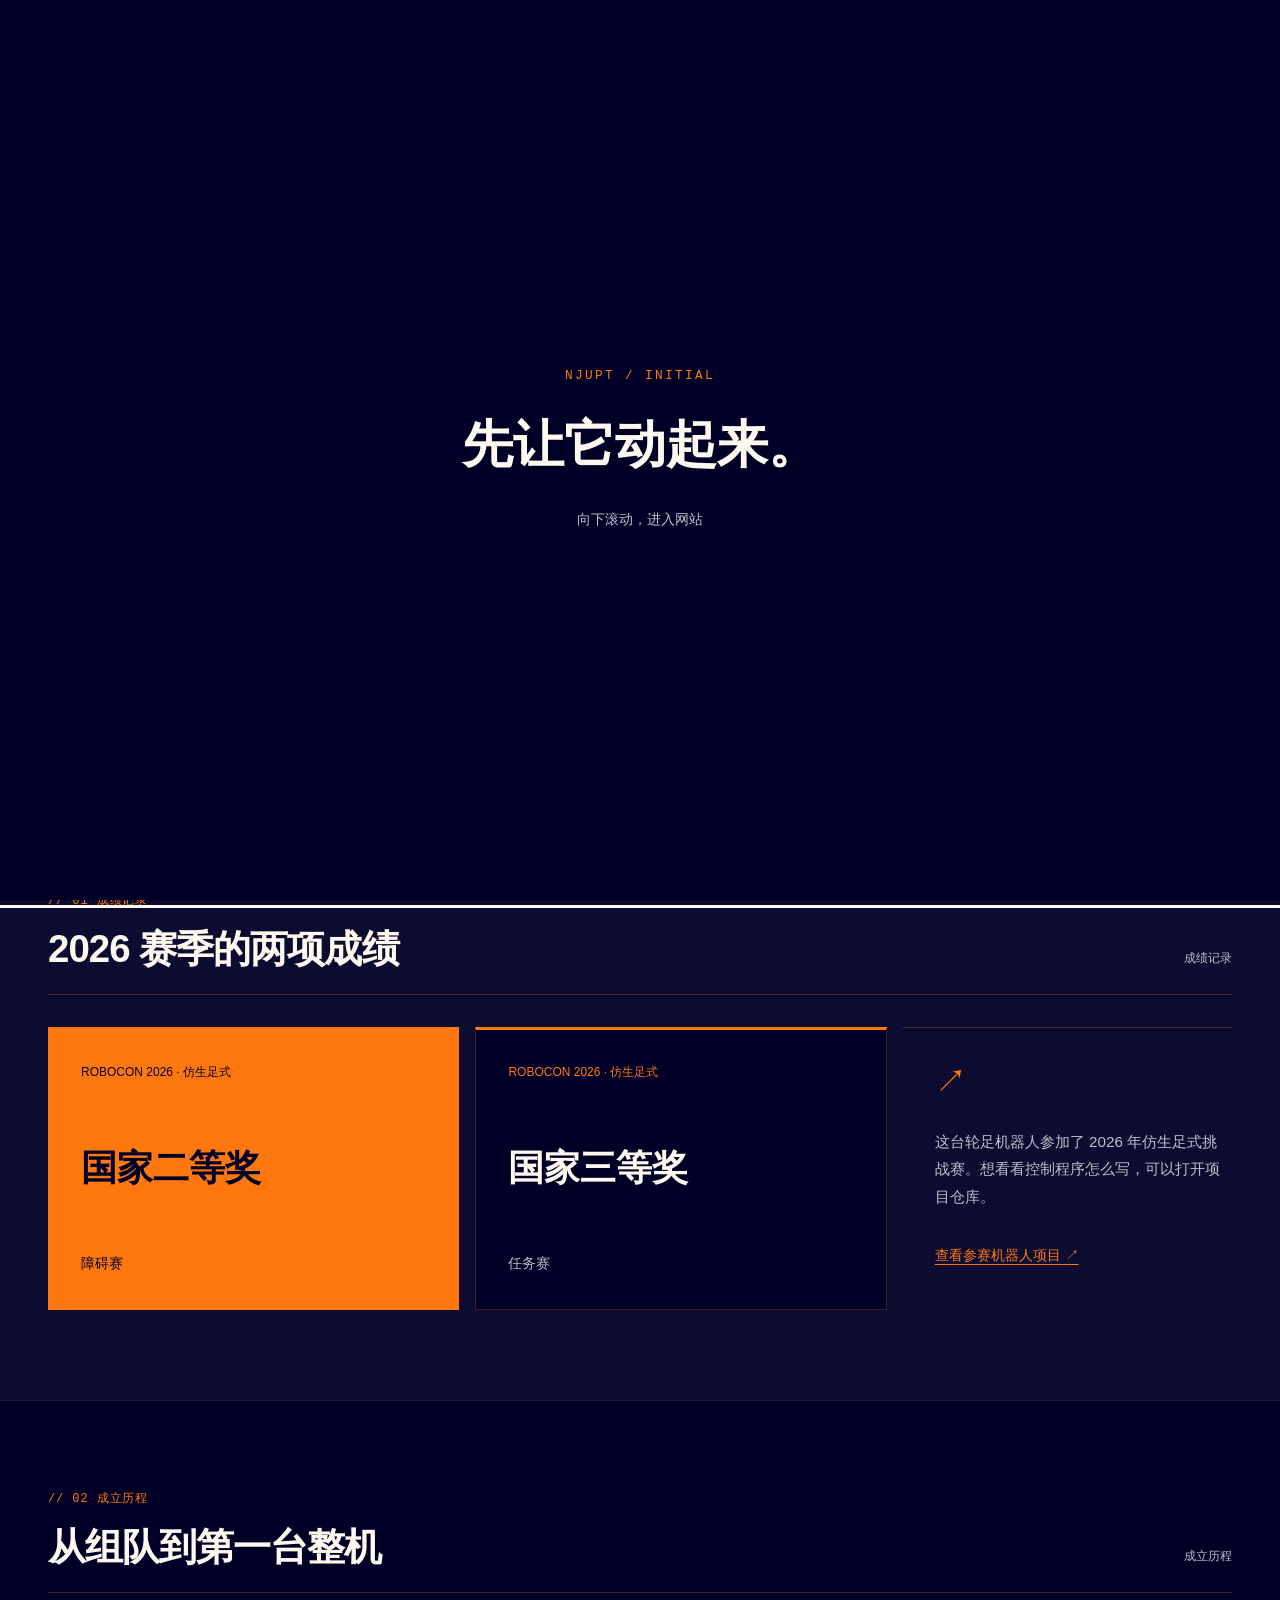
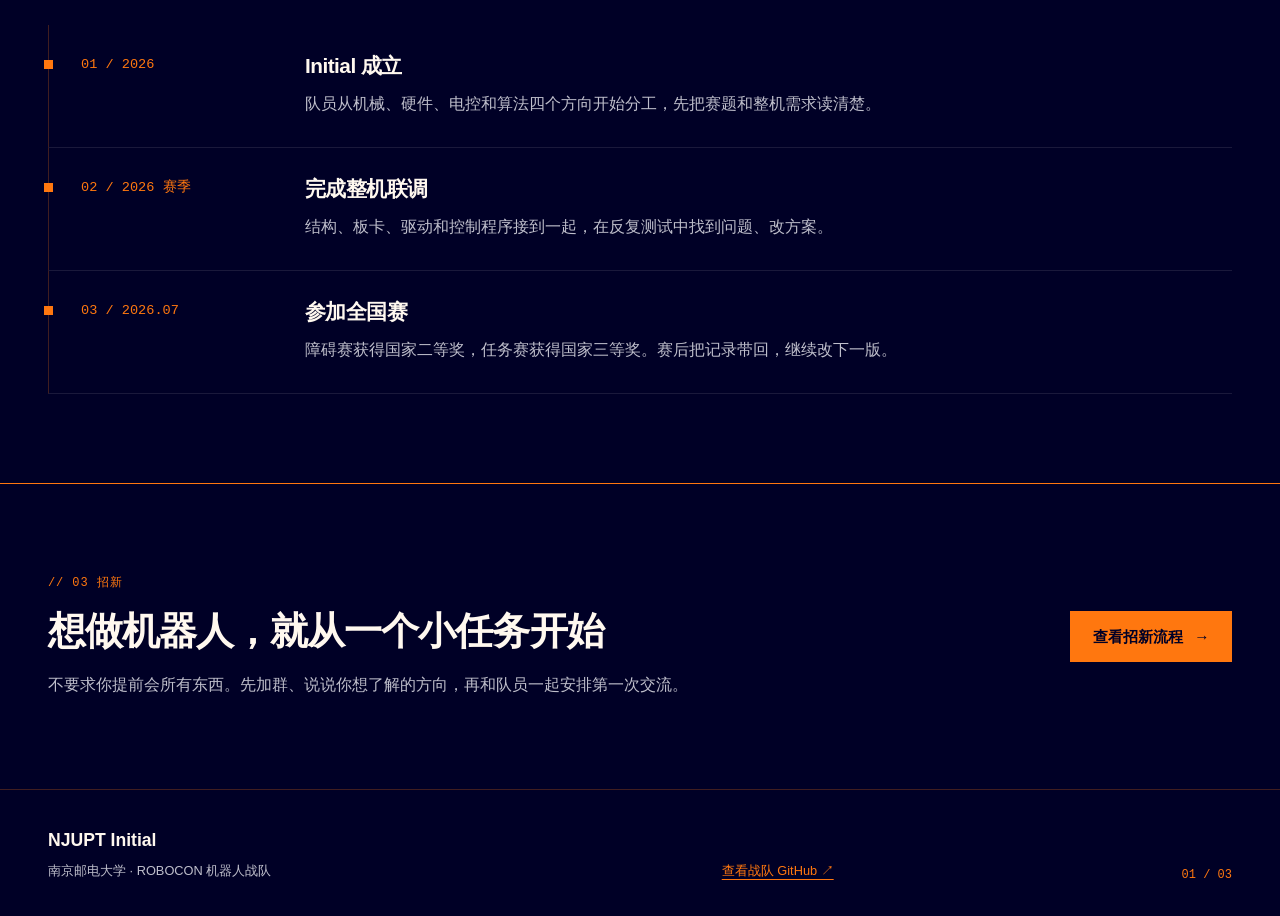
==== commit 47b28dec: "🤖 refactor: clarify team website copy and unify page interactions What: - rewrite all three pages wi" ====
--- a/index.html
+++ b/index.html
@@ -1,30 +1,206 @@
 <!doctype html>
 <html lang="zh-CN">
-<head>
-  <meta charset="utf-8" />
-  <meta name="viewport" content="width=device-width, initial-scale=1" />
-  <meta name="description" content="NJUPT Initial 南邮 Robocon 战队：从第一台机器人开始，把想法做成真机器。" />
-  <meta name="theme-color" content="#090b0f" />
-  <title>NJUPT Initial · 让想法上场</title>
-  <link rel="icon" href="assets/team-logo.png" />
-  <link rel="stylesheet" href="styles.css" />
-</head>
-<body class="page-home">
-  <a class="skip-link" href="#main">跳到主要内容</a>
-  <header class="site-header"><div class="shell header-inner">
-    <a class="brand" href="index.html" aria-label="NJUPT Initial 首页"><img class="brand-logo" src="assets/team-logo.png" alt="" width="36" height="36" /><span class="brand-text"><span class="brand-name">NJUPT Initial</span><span class="brand-sub">Robocon · Nanjing</span></span></a>
-    <nav class="nav" aria-label="主导航"><a href="index.html" aria-current="true">首页</a><a href="robocon.html">ROBOCON</a><a href="team.html">战队与招新</a><a class="nav-cta" href="team.html#join">加入我们</a></nav>
-  </div></header>
-  <main id="main">
-    <section class="hero home-hero"><div class="shell hero-grid">
-      <div class="hero-copy"><p class="boot-line"><span class="boot-dot" aria-hidden="true"></span>2026 / INITIAL SYSTEM ONLINE</p><h1 class="hero-title"><span class="hero-title-line">从第一台机器人</span><span class="hero-title-line accent">让想法真正上场</span></h1><p class="hero-lead">我们是南京邮电大学 Initial Robocon 战队。机械、硬件、电控、算法一起，把草图、代码和勇气变成赛场上会动的机器。</p><div class="hero-actions"><a class="btn btn-primary" href="team.html#join">加入新赛季</a><a class="btn btn-ghost" href="robocon.html">查看赛事档案 <span aria-hidden="true">↗</span></a></div><div class="hero-metrics" aria-label="战队数据"><div><strong>2026</strong><span>首个完整赛季</span></div><div><strong>国二 · 国三</strong><span>ROBOCON 全国赛</span></div><div><strong>4</strong><span>技术方向</span></div></div></div>
-      <aside class="hero-panel" aria-label="战队赛场照片"><div class="panel-head"><span class="dot"></span><span>FIELD LOG / 2026.07</span><span class="panel-head-right">NJUPT</span></div><figure class="hero-photo"><img src="assets/team-robocon-2026.jpg" width="1600" height="1039" alt="NJUPT Initial 战队在 ROBOCON 赛场合影" /></figure><div class="photo-caption"><span>INITIAL / FIRST SEASON</span><span>南京 · 中国</span></div></aside>
-    </div></section>
-    <section class="section section-alt" aria-labelledby="achievement-title"><div class="shell"><header class="bay-head"><p class="bay-code">// 01 成就记录</p><div class="bay-title-row"><h2 id="achievement-title">第一次出发，就把成绩带回南邮</h2><span class="bay-meta">ACHIEVEMENT</span></div></header><div class="achievement-grid"><article class="achievement-card featured"><span class="achievement-k">ROBOCON 2026 · 仿生足式</span><strong>国家二等奖</strong><span>障碍赛 · 全国大学生机器人大赛</span></article><article class="achievement-card"><span class="achievement-k">ROBOCON 2026 · 仿生足式</span><strong>国家三等奖</strong><span>任务赛 · 全国大学生机器人大赛</span></article><article class="achievement-note"><span class="note-mark">↗</span><p>成绩是坐标，不是终点。下一台机器人正在等待它的第一颗螺丝。</p></article></div></div></section>
-    <section class="section" aria-labelledby="story-title"><div class="shell"><header class="bay-head"><p class="bay-code">// 02 成立历程</p><div class="bay-title-row"><h2 id="story-title">从零件盒到完整整机</h2><span class="bay-meta">TIMELINE</span></div></header><ol class="timeline"><li><span class="timeline-year">01 / 2026</span><div><h3>Initial 成立</h3><p>一群相信“机器人应该动起来”的同学，在南邮第一次把方向聚到一起。</p></div></li><li><span class="timeline-year">02 / 2026.05</span><div><h3>第一台整机完成</h3><p>从结构建模、板卡焊接到嵌入式联调，四个组第一次在同一张赛场地图上会合。</p></div></li><li><span class="timeline-year">03 / 2026.07</span><div><h3>站上全国赛</h3><p>障碍赛国家二等奖、任务赛国家三等奖。第一季的句号，变成下一季的起点。</p></div></li></ol></div></section>
-    <section class="section section-join home-join"><div class="shell join-banner"><div><p class="bay-code">// 03 招新开放</p><h2>你不需要先成为高手</h2><p>带着一个想试试的念头来。我们会给你方向、任务和一群愿意一起熬夜调试的人。</p></div><a class="btn btn-primary" href="team.html#join">查看招新信息 <span aria-hidden="true">→</span></a></div></section>
-  </main>
-  <footer class="site-footer"><div class="shell footer-inner"><div><p class="footer-brand">NJUPT Initial</p><p class="footer-sub">南京邮电大学 · ROBOCON 机器人战队</p></div><p class="footer-credit">把想法做成真机器人。</p><p class="footer-mark">SEE YOU IN LAB</p></div></footer>
-  <script src="main.js" defer></script>
-</body>
+  <head>
+    <meta charset="utf-8" />
+    <meta name="viewport" content="width=device-width, initial-scale=1" />
+    <meta
+      name="description"
+      content="NJUPT Initial 是南京邮电大学的 ROBOCON 机器人战队，记录 2026 赛季成绩、组队历程和招新入口。"
+    />
+    <meta name="theme-color" content="#000026" />
+    <title>NJUPT Initial · 南邮 ROBOCON 战队</title>
+    <link rel="icon" href="assets/team-logo.png" />
+    <link rel="stylesheet" href="styles.css" />
+  </head>
+  <body class="page-home">
+    <a class="skip-link" href="#main">跳到主要内容</a>
+    <header class="site-header">
+      <div class="shell header-inner">
+        <a class="brand" href="index.html" aria-label="NJUPT Initial 首页"
+          ><img
+            class="brand-logo"
+            src="assets/team-logo.png"
+            alt=""
+            width="36"
+            height="36"
+          /><span class="brand-text"
+            ><span class="brand-name">NJUPT Initial</span
+            ><span class="brand-sub">Robocon · Nanjing</span></span
+          ></a
+        >
+        <nav class="nav" aria-label="主导航">
+          <a href="index.html" aria-current="page">首页</a
+          ><a href="robocon.html">ROBOCON</a><a href="team.html">战队与招新</a
+          ><a class="nav-cta" href="team.html#join">加入我们</a>
+        </nav>
+      </div>
+    </header>
+    <main id="main" tabindex="-1">
+      <section class="hero home-hero" aria-labelledby="home-title">
+        <div class="shell hero-grid">
+          <div class="hero-copy">
+            <p class="boot-line">
+              <span class="boot-dot" aria-hidden="true"></span>2026 / INITIAL
+              ROBOTICS TEAM
+            </p>
+            <h1 id="home-title" class="hero-title">
+              <span class="hero-title-line">NJUPT Initial</span
+              ><span class="hero-title-line accent">南邮 ROBOCON 战队</span>
+            </h1>
+            <p class="hero-lead">
+              我们是南京邮电大学的学生机器人战队。围绕 ROBOCON
+              赛题，分组完成结构、电路、控制和视觉程序，再把整机带到场地里调试。
+            </p>
+            <div class="hero-actions">
+              <a class="btn btn-primary" href="team.html#join">了解招新</a
+              ><a class="btn btn-ghost" href="robocon.html"
+                >查看赛事档案 <span aria-hidden="true">↗</span></a
+              >
+            </div>
+            <div class="hero-metrics" aria-label="战队信息">
+              <div><strong>2026</strong><span>成立与参赛</span></div>
+              <div><strong>国二 · 国三</strong><span>ROBOCON 全国赛</span></div>
+              <div><strong>4</strong><span>技术方向</span></div>
+            </div>
+          </div>
+          <aside class="hero-panel" aria-label="战队与机器人照片">
+            <div class="panel-head">
+              <span class="dot" aria-hidden="true"></span
+              ><span>现场记录 / 2026</span
+              ><span class="panel-head-right">NJUPT</span>
+            </div>
+            <figure class="hero-photo">
+              <img
+                src="assets/team-robocon-2026.jpg"
+                width="1600"
+                height="1039"
+                alt="NJUPT Initial 队员与机器人合影"
+              />
+            </figure>
+            <div class="photo-caption">
+              <span>INITIAL / 2026</span><span>队员与机器人</span>
+            </div>
+          </aside>
+        </div>
+      </section>
+      <nav class="page-nav" aria-label="本页目录">
+        <a href="#achievements">成绩</a><a href="#timeline">成立历程</a
+        ><a href="#recruit">招新</a>
+      </nav>
+      <section
+        class="section section-alt"
+        id="achievements"
+        aria-labelledby="achievement-title"
+      >
+        <div class="shell">
+          <header class="bay-head">
+            <p class="bay-code">// 01 成绩记录</p>
+            <div class="bay-title-row">
+              <h2 id="achievement-title">2026 赛季的两项成绩</h2>
+              <span class="bay-meta">成绩记录</span>
+            </div>
+          </header>
+          <div class="achievement-grid">
+            <article class="achievement-card featured">
+              <span class="achievement-k">ROBOCON 2026 · 仿生足式</span
+              ><strong>国家二等奖</strong><span>障碍赛</span>
+            </article>
+            <article class="achievement-card">
+              <span class="achievement-k">ROBOCON 2026 · 仿生足式</span
+              ><strong>国家三等奖</strong><span>任务赛</span>
+            </article>
+            <article class="achievement-note">
+              <span class="note-mark" aria-hidden="true">↗</span>
+              <p>
+                这台轮足机器人参加了 2026
+                年仿生足式挑战赛。想看看控制程序怎么写，可以打开项目仓库。
+              </p>
+              <a
+                href="https://github.com/NJUPT-Initial/26Initial-RC-dog"
+                target="_blank"
+                rel="noopener noreferrer"
+                >查看参赛机器人项目 ↗</a
+              >
+            </article>
+          </div>
+        </div>
+      </section>
+      <section class="section" id="timeline" aria-labelledby="story-title">
+        <div class="shell">
+          <header class="bay-head">
+            <p class="bay-code">// 02 成立历程</p>
+            <div class="bay-title-row">
+              <h2 id="story-title">从组队到第一台整机</h2>
+              <span class="bay-meta">成立历程</span>
+            </div>
+          </header>
+          <ol class="timeline">
+            <li>
+              <span class="timeline-year">01 / 2026</span>
+              <div>
+                <h3>Initial 成立</h3>
+                <p>
+                  队员从机械、硬件、电控和算法四个方向开始分工，先把赛题和整机需求读清楚。
+                </p>
+              </div>
+            </li>
+            <li>
+              <span class="timeline-year">02 / 2026 赛季</span>
+              <div>
+                <h3>完成整机联调</h3>
+                <p>
+                  结构、板卡、驱动和控制程序接到一起，在反复测试中找到问题、改方案。
+                </p>
+              </div>
+            </li>
+            <li>
+              <span class="timeline-year">03 / 2026.07</span>
+              <div>
+                <h3>参加全国赛</h3>
+                <p>
+                  障碍赛获得国家二等奖，任务赛获得国家三等奖。赛后把记录带回，继续改下一版。
+                </p>
+              </div>
+            </li>
+          </ol>
+        </div>
+      </section>
+      <section
+        class="section section-join home-join"
+        id="recruit"
+        aria-labelledby="join-title"
+      >
+        <div class="shell join-banner">
+          <div>
+            <p class="bay-code">// 03 招新</p>
+            <h2 id="join-title">想做机器人，就从一个小任务开始</h2>
+            <p>
+              不要求你提前会所有东西。先加群、说说你想了解的方向，再和队员一起安排第一次交流。
+            </p>
+          </div>
+          <a class="btn btn-primary" href="team.html#join"
+            >查看招新流程 <span aria-hidden="true">→</span></a
+          >
+        </div>
+      </section>
+    </main>
+    <footer class="site-footer">
+      <div class="shell footer-inner">
+        <div>
+          <p class="footer-brand">NJUPT Initial</p>
+          <p class="footer-sub">南京邮电大学 · ROBOCON 机器人战队</p>
+        </div>
+        <p class="footer-credit">
+          <a
+            href="https://github.com/NJUPT-Initial"
+            target="_blank"
+            rel="noopener noreferrer"
+            >查看战队 GitHub ↗</a
+          >
+        </p>
+        <p class="footer-mark">01 / 03</p>
+      </div>
+    </footer>
+    <script src="main.js" defer></script>
+  </body>
 </html>
--- a/styles.css
+++ b/styles.css
@@ -1,1574 +1,1660 @@
-/* NJUPT Initial — race-bay landing
-   Competitive engineering: flame accent, warm paper ink */
-
+/* NJUPT Initial — shared page and entrance styles. */
 :root {
-  --bg: #0B0C10;
-  --panel: #14161C;
-  --line: #2A2E3A;
-  --ink: #F4F1EA;
-  --muted: #9CA3AF;
-  --signal: #FF4D1C;
-  --signal-soft: #FF7A4D;
-  --alert: #F5C542;
-  --ink-on-alert: #0B0C10;
-
-  --font-display: "Segoe UI", "PingFang SC", "Microsoft YaHei", system-ui, sans-serif;
-  --font-body: "Segoe UI", "PingFang SC", "Microsoft YaHei", system-ui, sans-serif;
-  --font-label: "Cascadia Code", "SF Mono", Consolas, "Courier New", monospace;
-
-  --shell: 1120px;
-  --pad: clamp(1.25rem, 4vw, 2rem);
-  --radius: 4px;
-  --radius-lg: 8px;
-  --header-h: 64px;
-  --shadow-panel: 0 24px 70px rgba(0, 0, 0, 0.34);
-  --ease-out: cubic-bezier(.2, .8, .2, 1);
-
-  --space-1: 0.35rem;
-  --space-2: 0.7rem;
-  --space-3: 1.1rem;
-  --space-4: 1.6rem;
-  --space-5: 2.4rem;
-  --space-6: clamp(3.25rem, 7vw, 5.25rem);
-}
-
+  color-scheme: dark;
+  --bg: #000026;
+  --signal: #ff770f;
+  --ink: #fff8ef;
+  --muted: #bebecb;
+  --panel: #0c0c30;
+  --line: rgba(255, 119, 15, 0.25);
+  --font-display:
+    "Bahnschrift", "DIN Alternate", "PingFang SC", "Microsoft YaHei", sans-serif;
+  --font-body: "PingFang SC", "Microsoft YaHei", sans-serif;
+  --font-label: "Cascadia Code", "SFMono-Regular", Consolas, monospace;
+  --shell: 1240px;
+  --pad: clamp(1.25rem, 4vw, 3rem);
+  --header-h: 80px;
+  --ease: cubic-bezier(0.2, 0.8, 0.2, 1);
+}
 *,
 *::before,
 *::after {
   box-sizing: border-box;
 }
-
 html {
   scroll-behavior: smooth;
-  scroll-padding-top: calc(var(--header-h) + 16px);
-}
-
+  scroll-padding-top: calc(var(--header-h) + 24px);
+}
 body {
   margin: 0;
-  font-family: var(--font-body);
-  font-size: 16.5px;
-  line-height: 1.65;
+  background: var(--bg);
   color: var(--ink);
-  background-color: var(--bg);
-  background-image:
-    linear-gradient(color-mix(in srgb, var(--line) 50%, transparent) 1px, transparent 1px),
-    linear-gradient(90deg, color-mix(in srgb, var(--line) 50%, transparent) 1px, transparent 1px);
-  background-size: 48px 48px;
-  background-position: center top;
-  background-attachment: fixed;
+  font: 1rem/1.8 var(--font-body);
   -webkit-font-smoothing: antialiased;
-  text-rendering: optimizeLegibility;
-}
-
-::selection {
-  color: var(--ink-on-alert);
-  background: var(--alert);
-}
-
-body::before {
-  content: "";
-  position: fixed;
-  inset: 0;
-  pointer-events: none;
-  z-index: 0;
-  background:
-    radial-gradient(ellipse 70% 45% at 50% -6%, color-mix(in srgb, var(--signal) 14%, transparent), transparent 56%),
-    radial-gradient(ellipse 36% 28% at 0% 50%, color-mix(in srgb, var(--alert) 5%, transparent), transparent 50%);
-}
-
-main,
-.site-header,
-.site-footer {
-  position: relative;
-  z-index: 1;
-}
-
+}
+body.intro-active {
+  overflow: hidden;
+  overscroll-behavior: none;
+  height: 100dvh;
+  touch-action: none;
+}
 img,
 svg {
   display: block;
   max-width: 100%;
 }
+button,
+input {
+  font: inherit;
+}
+button {
+  cursor: pointer;
+}
+a {
+  color: var(--signal);
+  text-decoration-thickness: 1px;
+  text-underline-offset: 0.3em;
+}
+a:hover {
+  color: var(--ink);
+}
+button,
+a {
+  -webkit-tap-highlight-color: transparent;
+}
+:focus-visible {
+  outline: 3px solid var(--ink);
+  outline-offset: 5px;
+}
+::selection {
+  color: var(--bg);
+  background: var(--signal);
+}
+[hidden] {
+  display: none !important;
+}
+h1,
+h2,
+h3,
+p,
+figure {
+  margin-top: 0;
+}
+h1,
+h2,
+h3 {
+  font-family: var(--font-display);
+  line-height: 1.25;
+  letter-spacing: -0.025em;
+  text-wrap: balance;
+}
+h1 {
+  font-size: clamp(2.4rem, 5.1vw, 4.7rem);
+  font-weight: 800;
+  margin-bottom: 1.5rem;
+}
+h2 {
+  font-size: clamp(1.7rem, 3vw, 2.6rem);
+  margin-bottom: 0;
+}
+h3 {
+  font-size: 1.3rem;
+  margin-bottom: 0.7rem;
+}
+p {
+  margin-bottom: 1rem;
+}
+strong {
+  font-weight: 700;
+}
+.shell {
+  width: min(calc(100% - var(--pad) * 2), var(--shell));
+  margin-inline: auto;
+}
+.shell > *,
+.hero-grid > *,
+.join-inner > *,
+.stack-layout > * {
+  min-width: 0;
+}
+.skip-link {
+  position: fixed;
+  z-index: 250;
+  top: 1rem;
+  left: 1rem;
+  transform: translateY(-200%);
+  padding: 0.6rem 1rem;
+  color: var(--bg);
+  background: var(--signal);
+}
+.skip-link:focus {
+  transform: none;
+}
+.accent,
+.accent-text {
+  color: var(--signal);
+}
 
-a {
-  color: var(--signal);
-  text-decoration-thickness: 1px;
-  text-underline-offset: 3px;
-}
-
-a:hover {
-  color: var(--signal-soft);
-}
-
-:focus-visible {
-  outline: 2px solid var(--signal);
-  outline-offset: 3px;
-}
-
-.skip-link {
-  position: absolute;
-  left: 1rem;
-  top: -100px;
-  z-index: 100;
-  padding: 0.65rem 1rem;
-  background: var(--signal);
-  color: var(--ink-on-alert);
-  font-weight: 600;
-  border-radius: var(--radius);
-}
-
-.skip-link:focus {
-  top: 1rem;
-}
-
-.shell {
-  width: min(100% - var(--pad) * 2, var(--shell));
-  margin-inline: auto;
-}
-
-/* —— Header —— */
+/* Navigation stays fully visible on small screens. */
 .site-header {
   position: sticky;
   top: 0;
   z-index: 50;
-  height: var(--header-h);
+  background: rgba(0, 0, 38, 0.96);
   border-bottom: 1px solid var(--line);
-  background: color-mix(in srgb, var(--bg) 88%, transparent);
-  backdrop-filter: blur(16px) saturate(130%);
-  box-shadow: 0 1px 0 rgba(255, 255, 255, 0.02), 0 12px 30px rgba(0, 0, 0, 0.12);
-}
-
+}
 .header-inner {
-  height: 100%;
+  min-height: var(--header-h);
   display: flex;
   align-items: center;
   justify-content: space-between;
-  gap: 1rem;
-}
-
+  gap: 1.5rem;
+}
 .brand {
   display: flex;
   align-items: center;
-  gap: 0.75rem;
+  gap: 0.85rem;
   color: var(--ink);
   text-decoration: none;
-  min-height: 44px;
-}
-
-.brand-mark {
-  width: 14px;
-  height: 14px;
-  border: 2px solid var(--signal);
-  border-radius: 50%;
-  box-shadow:
-    0 0 0 3px color-mix(in srgb, var(--signal) 16%, transparent),
-    0 0 16px color-mix(in srgb, var(--signal) 35%, transparent);
-}
-
+  flex-shrink: 0;
+}
 .brand-logo {
-  width: 36px;
-  height: 36px;
-  border-radius: 6px;
-  background: #EDEDED;
+  width: 43px;
+  height: 43px;
+  padding: 4px;
+  background: var(--signal);
   object-fit: contain;
-  padding: 3px;
-  flex-shrink: 0;
-}
-
+}
 .brand-text {
-  display: flex;
-  flex-direction: column;
-  line-height: 1.15;
-}
-
+  display: grid;
+  line-height: 1.35;
+  gap: 0.25rem;
+}
 .brand-name {
-  font-weight: 700;
-  font-size: 0.95rem;
-  letter-spacing: 0.02em;
-}
-
+  font: 700 1.05rem var(--font-display);
+  letter-spacing: 0.015em;
+}
 .brand-sub {
-  font-family: var(--font-label);
-  font-size: 0.65rem;
-  color: var(--muted);
-  letter-spacing: 0.1em;
-  text-transform: uppercase;
-}
-
+  color: var(--muted);
+  font-size: 0.7rem;
+}
 .nav {
   display: flex;
   align-items: center;
-  gap: 0.1rem;
-  overflow-x: auto;
-  scrollbar-width: none;
-}
-
-.nav::-webkit-scrollbar {
-  display: none;
-}
-
+  gap: 0.5rem;
+}
 .nav a {
-  color: var(--muted);
-  text-decoration: none;
-  font-size: 0.88rem;
-  padding: 0.55rem 0.75rem;
-  border-radius: var(--radius);
-  white-space: nowrap;
-  min-height: 44px;
   display: inline-flex;
   align-items: center;
-  transition: color 0.15s ease, background 0.15s ease;
-}
-
+  justify-content: center;
+  min-height: 44px;
+  padding: 0.5rem 0.85rem;
+  color: var(--muted);
+  text-decoration: none;
+  font-size: 0.9rem;
+  white-space: nowrap;
+  border-bottom: 2px solid transparent;
+}
 .nav a:hover,
-.nav a[aria-current="true"] {
-  color: var(--ink);
-  background: color-mix(in srgb, var(--panel) 85%, transparent);
-}
-
-.nav a[aria-current="true"] {
-  box-shadow: inset 0 -2px 0 var(--signal);
-}
-
-.nav-cta {
-  color: var(--ink-on-alert) !important;
-  background: var(--signal) !important;
-  font-weight: 650;
-  margin-left: 0.4rem;
-}
-
-.nav-cta:hover {
-  background: var(--signal-soft) !important;
-}
-
-/* —— Type —— */
-h1,
-h2,
-h3 {
-  font-family: var(--font-display);
-  line-height: 1.18;
-  letter-spacing: -0.025em;
-  margin: 0;
-  font-weight: 700;
-}
-
-h1 {
-  font-size: clamp(2.2rem, 6.2vw, 3.7rem);
-  letter-spacing: -0.04em;
-  line-height: 1.1;
-}
-
-h2 {
-  font-size: clamp(1.65rem, 3.5vw, 2.3rem);
-  letter-spacing: -0.03em;
-}
-
-h3 {
-  font-size: 1.05rem;
-  font-weight: 650;
-}
-
-.prose,
-.section-lead {
-  color: var(--muted);
-  max-width: 58ch;
-}
-
-.prose {
-  margin: 0 0 1rem;
-}
-
-.prose-tight {
-  margin-bottom: 0;
-}
-
-.section-lead {
-  margin: 0 0 var(--space-4);
-}
-
-.section-lead strong,
-.prose strong {
-  color: var(--ink);
-  font-weight: 650;
-}
-
-code {
-  font-family: var(--font-label);
-  font-size: 0.88em;
-  color: var(--signal);
-  background: color-mix(in srgb, var(--panel) 90%, var(--signal) 5%);
-  padding: 0.12em 0.4em;
-  border-radius: 3px;
-  border: 1px solid color-mix(in srgb, var(--signal) 18%, transparent);
-}
-
-/* —— Bay head (section chrome) —— */
-.bay-head {
-  margin-bottom: var(--space-4);
-  padding-bottom: var(--space-3);
-  border-bottom: 1px solid var(--line);
-}
-
-.bay-code {
-  font-family: var(--font-label);
-  font-size: 0.76rem;
-  letter-spacing: 0.14em;
-  color: var(--signal);
-  margin: 0 0 0.7rem;
-  text-transform: uppercase;
-}
-
-.bay-title-row {
+.nav a[aria-current="page"] {
+  color: var(--signal);
+  border-bottom-color: var(--signal);
+}
+.nav a.nav-cta {
+  color: var(--bg);
+  background: var(--signal);
+  border: 1px solid var(--signal);
+  margin-left: 0.7rem;
+}
+.nav a.nav-cta:hover {
+  color: var(--signal);
+  background: transparent;
+}
+.page-nav {
   display: flex;
   flex-wrap: wrap;
-  align-items: baseline;
-  justify-content: space-between;
-  gap: 0.75rem 1.5rem;
+  gap: 0.4rem 1.5rem;
+  width: min(calc(100% - var(--pad) * 2), var(--shell));
+  margin-inline: auto;
+  padding-block: 0.6rem;
+}
+.page-nav a {
+  display: inline-flex;
+  align-items: center;
+  min-height: 44px;
+  font-size: 0.85rem;
 }
 
-.bay-meta {
-  font-family: var(--font-label);
-  font-size: 0.72rem;
-  letter-spacing: 0.12em;
-  color: var(--muted);
-  border: 1px solid var(--line);
-  padding: 0.35rem 0.65rem;
-  border-radius: 999px;
-  white-space: nowrap;
-}
-
-/* —— Buttons —— */
+/* Page openings. */
+.hero,
+.page-hero {
+  position: relative;
+  padding: clamp(3.5rem, 7vw, 6.5rem) 0;
+  border-bottom: 1px solid var(--line);
+}
+.hero {
+  background: linear-gradient(
+    90deg,
+    rgba(255, 119, 15, 0.065),
+    transparent 54%
+  );
+}
+.hero-grid {
+  display: grid;
+  grid-template-columns: 1.08fr 1fr;
+  gap: clamp(2rem, 5vw, 4.5rem);
+  align-items: center;
+}
+.hero-title {
+  margin-bottom: 1.5rem;
+}
+.hero-title-line {
+  display: block;
+}
+.hero-title-line.accent {
+  margin-top: 0.15em;
+  font-size: 0.68em;
+  letter-spacing: -0.03em;
+}
+.hero-lead {
+  max-width: 40em;
+  margin-bottom: 0;
+  color: var(--muted);
+  font-size: clamp(1rem, 1.25vw, 1.1rem);
+  line-height: 1.95;
+}
+.boot-line {
+  display: flex;
+  align-items: center;
+  flex-wrap: wrap;
+  gap: 0.6rem;
+  margin: 0 0 1.5rem;
+  color: var(--signal);
+  font: 0.75rem/1.6 var(--font-label);
+  letter-spacing: 0.09em;
+}
+.boot-dot,
+.panel-head .dot {
+  display: inline-block;
+  width: 6px;
+  height: 6px;
+  background: var(--signal);
+  flex-shrink: 0;
+}
+.hero-actions {
+  display: flex;
+  flex-wrap: wrap;
+  gap: 0.75rem;
+  margin-top: 1.75rem;
+}
 .btn {
   display: inline-flex;
   align-items: center;
   justify-content: center;
-  gap: 0.45rem;
-  min-height: 46px;
-  padding: 0.75rem 1.3rem;
-  border-radius: var(--radius);
-  font-weight: 650;
+  gap: 0.7rem;
+  min-height: 48px;
+  padding: 0.7rem 1.35rem;
+  border: 1px solid var(--signal);
   font-size: 0.95rem;
+  font-weight: 700;
   text-decoration: none;
-  border: 1px solid transparent;
-  cursor: pointer;
-  transition: background 0.2s var(--ease-out), border-color 0.2s var(--ease-out), color 0.2s var(--ease-out), box-shadow 0.2s var(--ease-out), transform 0.2s var(--ease-out);
-}
-
+  transition:
+    background 0.2s,
+    color 0.2s,
+    border-color 0.2s;
+}
 .btn-primary {
+  color: var(--bg);
   background: var(--signal);
-  color: var(--ink-on-alert);
-}
-
+}
 .btn-primary:hover {
-  background: var(--signal-soft);
-  color: var(--ink-on-alert);
-  box-shadow: 0 10px 30px color-mix(in srgb, var(--signal) 30%, transparent);
-  transform: translateY(-1px);
-}
-
+  color: var(--bg);
+  background: var(--ink);
+  border-color: var(--ink);
+}
 .btn-ghost {
-  background: color-mix(in srgb, var(--panel) 55%, transparent);
   color: var(--ink);
-  border-color: color-mix(in srgb, var(--line) 65%, var(--signal));
-}
-
+  background: var(--bg);
+  border-color: rgba(255, 248, 239, 0.32);
+}
 .btn-ghost:hover {
+  color: var(--signal);
   border-color: var(--signal);
-  color: var(--signal);
-  background: color-mix(in srgb, var(--signal) 8%, transparent);
-  transform: translateY(-1px);
-}
-
-.hero-actions {
-  display: flex;
-  flex-wrap: wrap;
-  gap: 0.75rem;
-  margin-top: var(--space-4);
-}
-
-/* —— Hero —— */
-.hero {
-  padding: clamp(2.75rem, 7vw, 5rem) 0 clamp(2.25rem, 5vw, 3.5rem);
-  overflow: clip;
-  position: relative;
-}
-
-.hero::after {
-  content: "INITIAL / 2026";
-  position: absolute;
-  right: max(1rem, calc((100vw - var(--shell)) / 2));
-  bottom: 1.1rem;
-  color: color-mix(in srgb, var(--muted) 38%, transparent);
-  font: 0.65rem/1 var(--font-label);
-  letter-spacing: 0.2em;
-  transform: rotate(-90deg) translateX(100%);
-  transform-origin: right bottom;
-  pointer-events: none;
-}
-}
-
-.hero-grid {
-  display: grid;
-  grid-template-columns: 1.08fr 0.92fr;
-  gap: clamp(1.5rem, 4vw, 3rem);
-  align-items: center;
-}
-
-.boot-line {
-  display: inline-flex;
-  align-items: center;
-  gap: 0.55rem;
-  font-family: var(--font-label);
-  font-size: 0.76rem;
-  letter-spacing: 0.12em;
-  color: var(--signal);
-  margin: 0 0 1.1rem;
-  text-transform: uppercase;
-}
-
-.boot-dot {
-  width: 8px;
-  height: 8px;
-  border-radius: 50%;
-  background: var(--signal);
-  box-shadow: 0 0 10px var(--signal);
-  animation: pulse 2.2s ease-in-out infinite;
-}
-
-.hero-title-line {
-  display: block;
-}
-
-.hero-title-line.accent {
-  color: var(--signal);
-  text-shadow: 0 0 48px color-mix(in srgb, var(--signal) 30%, transparent);
-  position: relative;
-}
-
-.hero-title-line.accent::after {
-  content: "";
-  display: inline-block;
-  width: clamp(2.5rem, 10vw, 7rem);
-  height: 0.11em;
-  margin: 0 0 0.12em 0.35em;
-  background: var(--alert);
-  box-shadow: 0 0 18px color-mix(in srgb, var(--alert) 42%, transparent);
-  vertical-align: middle;
-}
-}
-
-.hero-lead {
-  margin: 1.15rem 0 0;
-  color: var(--muted);
-  max-width: 48ch;
-  font-size: 1.02rem;
-}
-
-.hero-lead strong {
-  color: var(--ink);
-}
-
-.award-row {
-  display: flex;
-  flex-wrap: wrap;
-  gap: 0.65rem;
-  margin-top: 1.5rem;
-}
-
-.award-chip {
-  display: grid;
-  grid-template-columns: auto auto auto;
-  align-items: center;
-  gap: 0.55rem 0.75rem;
-  padding: 0.65rem 0.85rem;
-  border: 1px solid var(--line);
-  border-radius: var(--radius);
-  background: color-mix(in srgb, var(--panel) 70%, transparent);
-}
-
-.award-k {
-  font-family: var(--font-label);
-  font-size: 0.68rem;
-  letter-spacing: 0.08em;
-  color: var(--muted);
-  grid-column: 1 / -1;
-}
-
-.award-v {
-  font-size: 0.88rem;
-  color: var(--ink);
-  font-weight: 600;
-}
-
-.award-badge {
-  font-family: var(--font-label);
-  font-size: 0.82rem;
-  font-weight: 700;
-  color: var(--ink-on-alert);
-  background: var(--alert);
-  padding: 0.28rem 0.6rem;
-  border-radius: 3px;
-  letter-spacing: 0.06em;
-}
-
-.hero-meta {
+}
+.hero-metrics {
   display: grid;
   grid-template-columns: repeat(3, minmax(0, 1fr));
   gap: 1rem;
-  margin: 1.75rem 0 0;
-  padding-top: 1.15rem;
+  margin-top: 2.5rem;
+  padding-top: 1.25rem;
   border-top: 1px solid var(--line);
 }
-
-.hero-meta dt {
-  font-family: var(--font-label);
-  font-size: 0.68rem;
-  letter-spacing: 0.12em;
-  color: var(--muted);
-  text-transform: uppercase;
-  margin: 0 0 0.28rem;
-}
-
-.hero-meta dd {
+.hero-metrics div {
+  display: grid;
+  gap: 0.35rem;
+}
+.hero-metrics strong {
+  color: var(--ink);
+  font: 700 clamp(0.95rem, 1.5vw, 1.2rem) var(--font-display);
+}
+.hero-metrics span {
+  color: var(--muted);
+  font-size: 0.75rem;
+}
+.hero-panel {
+  position: relative;
   margin: 0;
-  font-size: 0.9rem;
-  font-weight: 600;
-}
-
-.hero-panel {
-  border: 1px solid color-mix(in srgb, var(--signal) 28%, var(--line));
-  background:
-    linear-gradient(160deg, color-mix(in srgb, var(--panel) 92%, var(--signal) 6%), var(--panel) 45%, var(--bg));
-  border-radius: var(--radius-lg);
-  overflow: hidden;
-  box-shadow:
-    0 0 0 1px color-mix(in srgb, var(--bg) 80%, transparent),
-    0 28px 70px color-mix(in srgb, #000 48%, transparent),
-    0 0 90px color-mix(in srgb, var(--signal) 9%, transparent);
-  position: relative;
-  transform: rotate(0.35deg);
-  transition: transform 0.35s var(--ease-out), box-shadow 0.35s var(--ease-out);
-}
-
-.hero-panel:hover {
-  transform: rotate(0deg) translateY(-4px);
-  box-shadow: var(--shadow-panel), 0 0 90px color-mix(in srgb, var(--signal) 14%, transparent);
-}
-}
-
-.hero-panel::before {
-  content: "";
-  position: absolute;
-  inset: 0;
-  pointer-events: none;
-  background: repeating-linear-gradient(
-    0deg,
-    transparent,
-    transparent 3px,
-    color-mix(in srgb, var(--signal) 3%, transparent) 3px,
-    color-mix(in srgb, var(--signal) 3%, transparent) 4px
-  );
-  opacity: 0.45;
-  z-index: 2;
-}
-
+  border: 1px solid var(--signal);
+  box-shadow: 12px 12px 0 rgba(255, 119, 15, 0.12);
+}
 .panel-head {
   display: flex;
   align-items: center;
-  gap: 0.55rem;
-  padding: 0.75rem 1rem;
-  border-bottom: 1px solid var(--line);
-  font-family: var(--font-label);
-  font-size: 0.72rem;
-  letter-spacing: 0.1em;
-  color: var(--muted);
-  position: relative;
-  z-index: 3;
-  background: color-mix(in srgb, var(--bg) 40%, transparent);
-}
-
+  gap: 0.6rem;
+  padding: 0.85rem 1rem;
+  background: var(--signal);
+  color: var(--bg);
+  font: 0.75rem/1.5 var(--font-label);
+}
 .panel-head .dot {
-  width: 7px;
-  height: 7px;
-  border-radius: 50%;
-  background: var(--signal);
-  box-shadow: 0 0 8px var(--signal);
-}
-
+  background: var(--bg);
+}
 .panel-head-right {
   margin-left: auto;
-  color: var(--signal);
-}
-
-.dog-schematic {
-  width: 100%;
-  height: auto;
-  padding: 0.55rem 0.85rem 0.25rem;
-  position: relative;
-  z-index: 3;
-}
-
+}
 .hero-photo {
   margin: 0;
-  position: relative;
-  z-index: 3;
-  line-height: 0;
-}
-
+}
 .hero-photo img {
   width: 100%;
   height: auto;
-  aspect-ratio: 3 / 2;
+  aspect-ratio: 1.4;
   object-fit: cover;
-  object-position: center 28%;
+  object-position: center;
+}
+.photo-caption {
+  display: flex;
+  flex-wrap: wrap;
+  justify-content: space-between;
+  gap: 0.5rem;
+  padding: 0.85rem 1rem;
+  margin: 0;
+  background: var(--bg);
+  color: var(--muted);
+  font-size: 0.72rem;
+}
+.page-hero {
+  background-image: linear-gradient(
+    90deg,
+    rgba(255, 119, 15, 0.065),
+    transparent 70%
+  );
+}
+.page-hero-grid {
+  display: grid;
+  grid-template-columns: minmax(0, 1fr) auto;
+  align-items: end;
+  gap: 3rem;
+}
+.page-hero h1 {
+  max-width: 18em;
+}
+.page-hero h1 .accent-text {
   display: block;
 }
+.page-index {
+  color: var(--signal);
+  font: 300 clamp(4rem, 10vw, 8rem)/1 var(--font-display);
+  text-align: right;
+}
+.page-index span {
+  display: block;
+  margin-top: 1rem;
+  color: var(--muted);
+  font: 0.8rem var(--font-body);
+}
+.source-link {
+  display: inline-flex;
+  align-items: center;
+  min-height: 44px;
+  margin-top: 1.3rem;
+  font-size: 0.9rem;
+}
 
-.ch-strip {
+/* Content uses quiet surfaces, orange rules, and space for Chinese text. */
+.section {
+  padding: clamp(3.5rem, 7vw, 6rem) 0;
+}
+.section-alt {
+  background: var(--panel);
+  border-bottom: 1px solid rgba(255, 248, 239, 0.07);
+}
+.bay-head {
+  margin-bottom: 2rem;
+}
+.bay-code {
+  margin: 0 0 0.85rem;
+  color: var(--signal);
+  font: 0.75rem/1.6 var(--font-label);
+  letter-spacing: 0.075em;
+}
+.bay-title-row {
+  display: flex;
+  justify-content: space-between;
+  align-items: baseline;
+  gap: 1rem 2rem;
+  padding-bottom: 1.3rem;
+  border-bottom: 1px solid var(--line);
+}
+.bay-meta {
+  color: var(--muted);
+  font: 0.72rem var(--font-label);
+  white-space: nowrap;
+}
+.section-lead,
+.section-intro {
+  color: var(--muted);
+  max-width: 55em;
+  margin-bottom: 1.75rem;
+}
+.achievement-grid {
+  display: grid;
+  grid-template-columns: 1fr 1fr 0.8fr;
+  gap: 1rem;
+}
+.achievement-card,
+.achievement-note {
+  padding: clamp(1.25rem, 2.5vw, 2rem);
+  min-height: 224px;
+  display: flex;
+  flex-direction: column;
+  justify-content: space-between;
+  gap: 1.5rem;
+}
+.achievement-card {
+  background: var(--bg);
+  border: 1px solid var(--line);
+  border-top: 3px solid var(--signal);
+}
+.achievement-card.featured {
+  color: var(--bg);
+  background: var(--signal);
+}
+.achievement-k {
+  color: var(--signal);
+  font-size: 0.75rem;
+}
+.achievement-card strong {
+  font-size: clamp(1.75rem, 2.8vw, 2.3rem);
+  line-height: 1.3;
+}
+.achievement-card > span:last-child {
+  font-size: 0.85rem;
+  color: var(--muted);
+}
+.achievement-card.featured .achievement-k,
+.achievement-card.featured > span:last-child {
+  color: var(--bg);
+}
+.achievement-note {
+  padding-right: 0;
+  border-top: 1px solid var(--line);
+}
+.achievement-note p {
+  margin: 0;
+  color: var(--muted);
+  font-size: 0.95rem;
+}
+.achievement-note a {
+  display: inline-flex;
+  align-items: center;
+  min-height: 44px;
+  font-size: 0.85rem;
+}
+.note-mark {
+  color: var(--signal);
+  font: 2rem var(--font-label);
+}
+.timeline {
   list-style: none;
   margin: 0;
   padding: 0;
-  display: grid;
-  grid-template-columns: repeat(4, 1fr);
+}
+.timeline li {
+  position: relative;
+  display: grid;
+  grid-template-columns: 12rem minmax(0, 1fr);
+  gap: 2rem;
+  padding: 1.75rem 0 1.75rem 2rem;
+  border-left: 1px solid var(--line);
+  border-bottom: 1px solid rgba(255, 248, 239, 0.1);
+}
+.timeline li::before {
+  content: "";
+  position: absolute;
+  width: 9px;
+  height: 9px;
+  top: 2.2rem;
+  left: -5px;
+  background: var(--signal);
+}
+.timeline-year {
+  color: var(--signal);
+  font: 0.85rem/1.8 var(--font-label);
+}
+.timeline p {
+  margin: 0;
+  color: var(--muted);
+}
+.section-join {
+  border-top: 1px solid var(--signal);
+  background: var(--bg);
+}
+.join-banner {
+  display: flex;
+  align-items: center;
+  justify-content: space-between;
+  gap: 2rem;
+}
+.join-banner h2 {
+  margin-bottom: 1rem;
+}
+.join-banner p:not(.bay-code) {
+  margin-bottom: 0;
+  color: var(--muted);
+  max-width: 42em;
+}
+.join-banner .btn {
+  flex-shrink: 0;
+}
+.event-grid {
+  display: grid;
+  grid-template-columns: repeat(2, minmax(0, 1fr));
+  gap: 1.25rem;
+}
+.event-card {
+  display: flex;
+  flex-direction: column;
+  gap: 0.85rem;
+  padding: 2rem;
+  background: var(--bg);
+  border: 1px solid var(--line);
+}
+.event-no,
+.team-no {
+  color: var(--signal);
+  font: 1rem var(--font-label);
+}
+.event-card h3 {
+  font-size: 1.8rem;
+  margin: 0.5rem 0 0;
+}
+.event-card p {
+  color: var(--muted);
+  margin-bottom: 1rem;
+}
+.event-card strong {
+  color: var(--signal);
+  margin-top: auto;
+  padding-top: 1rem;
   border-top: 1px solid var(--line);
-  position: relative;
-  z-index: 3;
-  background: color-mix(in srgb, var(--bg) 55%, transparent);
-}
-
-.ch-strip li {
-  padding: 0.75rem 0.5rem;
-  text-align: center;
+}
+.event-card-hot {
+  border-top: 3px solid var(--signal);
+}
+.event-map {
+  display: grid;
+  grid-template-columns: repeat(3, minmax(0, 1fr));
+  border-top: 1px solid var(--line);
+}
+.event-map article {
+  padding: 1.75rem 1.5rem;
+  border-bottom: 1px solid var(--line);
   border-right: 1px solid var(--line);
 }
-
-.ch-strip li:last-child {
-  border-right: 0;
-}
-
-.ch-strip span {
-  display: block;
+.event-map article:first-child {
+  border-left: 1px solid var(--line);
+}
+.event-map span {
+  color: var(--signal);
+  font: 0.78rem/1.7 var(--font-label);
+}
+.event-map h3 {
+  margin-top: 1.25rem;
+}
+.event-map p {
+  color: var(--muted);
+  margin-bottom: 0;
+}
+.event-history {
+  display: grid;
+  grid-template-columns: 10rem minmax(0, 1fr);
+  gap: 1.5rem;
+  margin-top: 1.5rem;
+  padding: 1.5rem 0;
+  border-bottom: 1px solid var(--line);
+}
+.event-history strong {
+  color: var(--signal);
   font-family: var(--font-label);
-  font-size: 0.78rem;
-  color: var(--signal);
-}
-
-.ch-strip em {
-  display: block;
-  font-style: normal;
-  font-size: 0.68rem;
-  color: var(--muted);
-  margin-top: 0.15rem;
-}
-
-/* —— Rail —— */
-.rail {
-  border-block: 1px solid var(--line);
-  background: color-mix(in srgb, var(--panel) 82%, var(--bg));
-  backdrop-filter: blur(8px);
-}
-
-.rail-inner {
-  display: flex;
-  flex-wrap: wrap;
-  gap: 0;
-  position: relative;
-}
-
-.rail-inner::before {
-  content: "";
-  position: absolute;
-  left: 0;
-  right: 0;
-  top: 0;
-  height: 1px;
-  background: linear-gradient(90deg, transparent, color-mix(in srgb, var(--signal) 42%, transparent), transparent);
-}
-
-.rail-item {
-  flex: 1 1 140px;
-  padding: 0.95rem 1rem;
-  border-right: 1px solid var(--line);
-  min-width: 0;
-}
-
-.rail-item:last-child {
-  border-right: 0;
-}
-
-.rail-item .k {
-  display: block;
-  font-family: var(--font-label);
-  font-size: 0.66rem;
-  letter-spacing: 0.12em;
-  color: var(--muted);
-  margin-bottom: 0.22rem;
-}
-
-.rail-item .v {
-  display: block;
-  font-size: 0.9rem;
-  font-weight: 650;
-  white-space: nowrap;
-  overflow: hidden;
-  text-overflow: ellipsis;
-}
-
-.rail-item .v.alert {
-  color: var(--alert);
-}
-
-/* —— Sections —— */
-.section {
-  padding: var(--space-6) 0;
-}
-
-.section-alt {
-  background: color-mix(in srgb, var(--panel) 52%, var(--bg));
-  border-block: 1px solid var(--line);
-}
-
-.split {
-  display: grid;
-  grid-template-columns: 1.05fr 0.95fr;
-  gap: clamp(1.5rem, 4vw, 3rem);
-  align-items: start;
-}
-
-/* mission log */
-.mission-log {
-  list-style: none;
+}
+.event-history p {
   margin: 0;
-  padding: 0;
-  border: 1px solid var(--line);
-  border-radius: var(--radius-lg);
-  overflow: hidden;
-  background: color-mix(in srgb, var(--panel) 55%, var(--bg));
-}
-
-.mission-log li {
-  display: grid;
-  grid-template-columns: 4.5rem 1fr auto;
-  grid-template-areas:
-    "id when status"
-    "id what status";
-  gap: 0.2rem 0.85rem;
-  padding: 1rem 1.1rem;
-  border-bottom: 1px solid var(--line);
-  align-items: center;
-}
-
-.mission-log li:last-child {
-  border-bottom: 0;
-}
-
-.log-id {
-  grid-area: id;
-  font-family: var(--font-label);
-  font-size: 0.68rem;
-  letter-spacing: 0.08em;
-  color: var(--signal);
-}
-
-.log-when {
-  grid-area: when;
-  font-family: var(--font-label);
-  font-size: 0.78rem;
-  color: var(--muted);
-}
-
-.log-what {
-  grid-area: what;
-  color: var(--ink);
-  font-size: 0.94rem;
-}
-
-.log-status {
-  grid-area: status;
-  font-family: var(--font-label);
-  font-size: 0.68rem;
-  letter-spacing: 0.08em;
-  color: var(--muted);
-  border: 1px solid var(--line);
-  padding: 0.28rem 0.5rem;
-  border-radius: 3px;
-  align-self: center;
-}
-
-.log-status.alert {
-  color: var(--alert);
-  border-color: color-mix(in srgb, var(--alert) 50%, var(--line));
-  background: color-mix(in srgb, var(--alert) 10%, transparent);
-}
-
-/* channels / disciplines */
-.channel-grid {
-  display: grid;
-  grid-template-columns: repeat(3, 1fr);
+  color: var(--muted);
+}
+.process-grid {
+  display: grid;
+  grid-template-columns: repeat(4, minmax(0, 1fr));
+  gap: 1.5rem;
+}
+.process-step {
+  padding-top: 1.25rem;
+  border-top: 2px solid var(--signal);
+}
+.process-step span {
+  color: var(--signal);
+  font: 0.9rem var(--font-label);
+}
+.process-step h3 {
+  margin-top: 1.5rem;
+}
+.process-step p {
+  margin-bottom: 0;
+  color: var(--muted);
+}
+.stack-layout {
+  display: grid;
+  grid-template-columns: 1.5fr 1fr;
+  gap: 2rem;
+}
+.stack-list {
+  display: grid;
+  grid-template-columns: repeat(2, minmax(0, 1fr));
   gap: 1px;
   background: var(--line);
   border: 1px solid var(--line);
-  border-radius: var(--radius-lg);
-  overflow: hidden;
-}
-
-.channel-grid-4 {
-  grid-template-columns: repeat(2, 1fr);
-}
-
-.channel {
-  background: color-mix(in srgb, var(--bg) 88%, var(--panel));
-  padding: 1.35rem 1.25rem 1.25rem;
-  transition: background 0.15s ease;
+}
+.stack-list > div {
+  display: grid;
+  align-content: start;
+  gap: 0.6rem;
+  padding: 1.6rem;
+  background: var(--bg);
+}
+.stack-list span {
+  color: var(--signal);
+  font: 0.7rem var(--font-label);
+}
+.stack-list strong {
+  font-size: 1.2rem;
+}
+.stack-list p {
+  color: var(--muted);
+  font-size: 0.92rem;
+  margin: 0;
+}
+.stack-aside {
+  padding: 1.75rem;
+  border-left: 3px solid var(--signal);
+}
+.stack-aside-k {
+  color: var(--signal);
+  font: 0.75rem var(--font-label);
+}
+.stack-aside p:not(.stack-aside-k) {
+  font-size: 1.05rem;
+  line-height: 1.95;
+}
+.stack-aside a {
+  display: inline-block;
+  min-height: 44px;
+  padding-block: 0.5rem;
+}
+.team-grid {
+  display: grid;
+  grid-template-columns: repeat(4, minmax(0, 1fr));
+  gap: 1rem;
+}
+.team-grid article {
   display: flex;
   flex-direction: column;
+  align-items: start;
+  padding: 1.75rem 1.4rem;
+  border: 1px solid var(--line);
+  background: var(--bg);
+}
+.team-grid h3 {
+  margin-top: 1.5rem;
+  font-size: 1.6rem;
+}
+.team-grid p {
+  color: var(--muted);
+  font-size: 0.95rem;
+}
+.team-grid article a {
+  margin-top: auto;
+  min-height: 44px;
+  display: inline-flex;
+  align-items: center;
+  font-size: 0.85rem;
+}
+.station-note {
+  display: grid;
+  grid-template-columns: auto 1fr;
+  gap: 0.5rem 2rem;
+  margin-top: 1.5rem;
+  padding: 1.5rem;
+  border: 1px dashed var(--signal);
+}
+.station-note span {
+  color: var(--muted);
+  font: 0.75rem/1.8 var(--font-label);
+}
+.station-note strong {
+  color: var(--signal);
+}
+.station-note p {
+  grid-column: 2;
+  color: var(--muted);
+  margin: 0;
+}
+.join-inner {
+  display: grid;
+  grid-template-columns: 1.2fr 1fr;
+  gap: 3rem;
+  align-items: start;
+}
+.qq-card {
+  border: 1px solid var(--signal);
+  padding: clamp(1.25rem, 3vw, 2rem);
+}
+.qq-label {
+  margin-bottom: 1.1rem;
+  color: var(--signal);
+  font-size: 0.9rem;
+}
+.qq-number {
+  display: inline-block;
+  max-width: 100%;
+  margin: 0 0 1rem;
+  padding: 0 0 0.2rem;
+  border: 0;
+  border-bottom: 1px dashed var(--signal);
+  background: transparent;
+  color: var(--ink);
+  font: 700 clamp(1.65rem, 3.4vw, 3rem)/1.3 var(--font-label);
+  letter-spacing: 0.015em;
+  cursor: pointer;
+  user-select: all;
+}
+.qq-number:hover {
+  color: var(--signal);
+}
+.qq-hint {
+  margin: 0;
+  color: var(--muted);
+  font-size: 0.92rem;
+}
+.copy-note {
+  min-height: 1.8em;
+  color: var(--signal);
+  margin: 1rem 0 0;
+  font-size: 0.9rem;
+}
+.join-panel {
+  padding-top: 1.25rem;
+  border-top: 2px solid var(--signal);
+}
+.join-panel-k {
+  color: var(--signal);
+  font: 0.8rem var(--font-label);
+}
+.join-panel ol {
+  list-style: none;
+  display: grid;
+  gap: 1.5rem;
+  padding: 0;
+  margin: 1.75rem 0;
+}
+.join-panel li {
+  display: grid;
+  grid-template-columns: 1.6rem minmax(0, 1fr);
+  gap: 1rem;
+}
+.join-panel li > span {
+  color: var(--signal);
+  font: 0.8rem/2 var(--font-label);
+}
+.join-alt {
+  padding-top: 1.25rem;
+  border-top: 1px solid var(--line);
+  color: var(--muted);
+  font-size: 0.92rem;
+}
+.faq-grid {
+  display: grid;
+  grid-template-columns: repeat(2, minmax(0, 1fr));
+  gap: 1rem;
+  align-items: start;
+}
+.faq-grid details {
+  border: 1px solid var(--line);
+  background: var(--bg);
+}
+.faq-grid details[open] {
+  border-color: var(--signal);
+}
+.faq-grid summary {
+  padding: 1.2rem 1.5rem;
+  cursor: pointer;
+  font-weight: 700;
+}
+.faq-grid summary::marker {
+  color: var(--signal);
+}
+.faq-grid details p {
+  padding: 0 1.5rem 1.4rem;
+  margin-bottom: 0;
+  color: var(--muted);
+}
+.site-footer {
+  padding: 2.5rem 0;
+  border-top: 1px solid var(--line);
+}
+.footer-inner {
+  display: grid;
+  grid-template-columns: 1.5fr 1fr auto;
+  gap: 2rem;
+  align-items: end;
+}
+.footer-brand {
+  font: 700 1.1rem var(--font-display);
+  margin-bottom: 0.5rem;
+}
+.footer-sub,
+.footer-credit {
+  color: var(--muted);
+  font-size: 0.8rem;
+  margin-bottom: 0;
+}
+.footer-mark {
+  color: var(--signal);
+  font: 0.75rem var(--font-label);
+  margin-bottom: 0;
 }
 
-.channel:hover {
-  background: color-mix(in srgb, var(--signal) 5%, var(--bg));
-  box-shadow: inset 0 3px 0 var(--signal);
-}
-
-.channel-prefer {
-  margin: 0 0 1rem;
-  padding: 0.7rem 0.8rem;
-  border-left: 2px solid var(--alert);
-  background: color-mix(in srgb, var(--alert) 6%, transparent);
-  color: var(--muted);
-  font-size: 0.88rem;
-  line-height: 1.55;
-}
-
-.channel-prefer span {
-  font-family: var(--font-label);
-  font-size: 0.7rem;
-  letter-spacing: 0.08em;
-  color: var(--alert);
-  margin-right: 0.45rem;
-}
-
-.channel .channel-tags {
-  margin-top: auto;
-}
-
-.channel-top {
-  display: flex;
-  align-items: baseline;
-  justify-content: space-between;
+/* Intro: slogan -> fixed stage -> user-triggered curtain. */
+.intro-splash {
+  position: fixed;
+  inset: 0;
+  z-index: 200;
+  overflow: hidden;
+  isolation: isolate;
+  background: var(--bg);
+  overscroll-behavior: none;
+}
+.intro-splash.is-dismissed {
+  visibility: hidden;
+  pointer-events: none;
+}
+.splash-slogan {
+  position: absolute;
+  z-index: 30;
+  inset: 0;
+  display: grid;
+  place-content: center;
+  justify-items: center;
+  gap: 1.5rem;
+  padding: 1.5rem;
+  text-align: center;
+  background: var(--bg);
+  transition:
+    opacity 0.55s,
+    filter 0.55s,
+    visibility 0.55s;
+}
+.splash-slogan span {
+  color: var(--signal);
+  font: 0.8rem var(--font-label);
+  letter-spacing: 0.18em;
+}
+.splash-slogan strong {
+  font: 700 clamp(1.8rem, 4vw, 4.5rem)/1.5 var(--font-display);
+}
+.splash-slogan small {
+  color: var(--muted);
+  font-size: 0.85rem;
+}
+.intro-splash.is-ready .splash-slogan {
+  opacity: 0;
+  filter: blur(12px);
+  visibility: hidden;
+  pointer-events: none;
+}
+.splash-stage {
+  position: absolute;
+  inset: 0;
+  opacity: 0;
+  background: var(--bg);
+  overflow: hidden;
+  transition: opacity 0.5s;
+}
+.intro-splash.is-ready .splash-stage {
+  opacity: 1;
+}
+.splash-half {
+  position: absolute;
+  inset: 0;
+}
+.splash-orange {
+  right: 53%;
+  background: var(--signal);
+  clip-path: polygon(
+    0 0,
+    100% 0,
+    96% 16%,
+    100% 33%,
+    96% 50%,
+    100% 67%,
+    96% 84%,
+    100% 100%,
+    0 100%
+  );
+}
+.splash-blue {
+  left: 47%;
+  background: var(--bg);
+}
+.splash-grid {
+  position: absolute;
+  inset: 0 0 0 44%;
+  opacity: 0.4;
+  background-image:
+    linear-gradient(rgba(255, 119, 15, 0.08) 1px, transparent 1px),
+    linear-gradient(90deg, rgba(255, 119, 15, 0.08) 1px, transparent 1px);
+  background-size: 64px 64px;
+  mask-image: linear-gradient(90deg, transparent, #000);
+}
+.splash-logo {
+  position: absolute;
+  top: clamp(1.25rem, 4vh, 3rem);
+  left: clamp(1.5rem, 4vw, 5rem);
+  width: clamp(70px, 7vw, 105px);
+  z-index: 5;
+  opacity: 0;
+  transform: translateY(-12px);
+  transition:
+    opacity 0.45s,
+    transform 0.6s var(--ease);
+}
+.intro-splash.is-ready .splash-logo {
+  opacity: 1;
+  transform: none;
+}
+.splash-robot-wrap {
+  position: absolute;
+  z-index: 4;
+  left: 3%;
+  top: 20%;
+  width: 48%;
+  height: 72%;
+  opacity: 0;
+  filter: blur(10px);
+  transform: translate(-40px, 25px);
+  transition:
+    opacity 0.85s 0.15s,
+    filter 0.85s 0.15s,
+    transform 1s var(--ease) 0.15s;
+}
+.splash-robot {
+  position: absolute;
+  inset: 0;
+  width: 100%;
+  height: 100%;
+  object-fit: contain;
+  filter: drop-shadow(0 16px 16px rgba(0, 0, 38, 0.25));
+}
+.splash-ghost {
+  opacity: 0.12;
+}
+.splash-ghost-orange {
+  transform: translate(18px, 6px);
+  filter: sepia(1) saturate(3) blur(1px);
+}
+.splash-ghost-blue {
+  transform: translate(-14px, -4px);
+  filter: brightness(0.35) sepia(1) hue-rotate(180deg);
+}
+.intro-splash.is-ready .splash-robot-wrap {
+  opacity: 1;
+  filter: blur(0);
+  transform: none;
+}
+.splash-name {
+  position: absolute;
+  z-index: 8;
+  left: 54%;
+  top: 15%;
+  width: 42%;
+  display: grid;
   gap: 0.75rem;
-  margin-bottom: 0.85rem;
-}
-
-.channel-id {
-  font-family: var(--font-label);
-  font-size: 0.72rem;
+  opacity: 0;
+  filter: blur(8px);
+  transform: translateX(24px);
+  transition:
+    opacity 0.7s 0.4s,
+    filter 0.8s 0.4s,
+    transform 0.8s var(--ease) 0.4s;
+}
+.intro-splash.is-ready .splash-name {
+  opacity: 1;
+  filter: none;
+  transform: none;
+}
+.splash-name > span {
+  color: var(--signal);
+  font: 0.8rem/1.6 var(--font-label);
+  letter-spacing: 0.12em;
+}
+.splash-name strong {
+  display: block;
+  font: 800 clamp(3.75rem, 9.6vw, 10rem)/0.95 var(--font-display);
+  letter-spacing: -0.055em;
+}
+.splash-name small {
+  font: 0.8rem var(--font-label);
+  color: var(--muted);
   letter-spacing: 0.1em;
-  color: var(--signal);
-}
-
-.channel-name {
-  font-weight: 700;
-  font-size: 1.02rem;
-  letter-spacing: -0.02em;
-}
-
-.channel p {
-  margin: 0 0 1rem;
-  color: var(--muted);
-  font-size: 0.93rem;
-}
-
-.channel-tags {
-  list-style: none;
-  margin: 0;
+}
+.splash-tagline {
+  margin: 0.6rem 0 0;
+  font: 500 clamp(1.15rem, 2vw, 1.8rem)/1.5 var(--font-body);
+}
+.splash-gear-field {
+  position: absolute;
+  z-index: 6;
+  right: 7%;
+  bottom: 12%;
+  width: min(24vw, 32vh, 380px);
+  aspect-ratio: 1;
   padding: 0;
-  display: flex;
-  flex-wrap: wrap;
-  gap: 0.35rem;
-}
-
-.channel-tags li {
-  font-family: var(--font-label);
-  font-size: 0.7rem;
-  color: var(--muted);
-  border: 1px solid var(--line);
-  padding: 0.22rem 0.45rem;
-  border-radius: 3px;
-}
-
-/* hardware */
-.hw-grid {
-  display: grid;
-  grid-template-columns: repeat(4, 1fr);
-  gap: 1px;
-  background: var(--line);
-  border: 1px solid var(--line);
-  border-radius: var(--radius-lg);
-  overflow: hidden;
-  margin-bottom: var(--space-4);
-}
-
-.hw-block {
-  background: color-mix(in srgb, var(--bg) 88%, var(--panel));
-  padding: 1.3rem 1.2rem;
-  transition: background 0.15s ease;
-}
-
-.hw-block:hover {
-  background: color-mix(in srgb, var(--signal) 5%, var(--bg));
-  box-shadow: inset 0 3px 0 var(--signal);
-}
-
-.hw-block h3 {
-  color: var(--ink);
-  margin-bottom: 0.45rem;
-}
-
-.hw-block p {
-  margin: 0 0 0.9rem;
-  color: var(--muted);
-  font-size: 0.92rem;
-}
-
-.hw-tag {
-  font-family: var(--font-label);
-  font-size: 0.72rem;
-  color: var(--signal);
-  letter-spacing: 0.04em;
-}
-
-.safety {
-  border: 1px solid color-mix(in srgb, var(--signal) 28%, var(--line));
-  padding: 1.25rem 1.35rem;
-  margin-bottom: 1.25rem;
-  border-radius: var(--radius-lg);
-  background:
-    linear-gradient(135deg, color-mix(in srgb, var(--signal) 7%, transparent), transparent 48%),
-    color-mix(in srgb, var(--panel) 40%, var(--bg));
-}
-
-.safety-head {
-  display: flex;
-  align-items: center;
-  justify-content: space-between;
-  gap: 0.75rem;
-  margin-bottom: 0.95rem;
-}
-
-.safety-head h3 {
-  margin: 0;
-}
-
-.safety-badge {
-  font-family: var(--font-label);
-  font-size: 0.68rem;
-  letter-spacing: 0.1em;
-  color: var(--signal);
-  border: 1px solid color-mix(in srgb, var(--signal) 40%, var(--line));
-  padding: 0.28rem 0.55rem;
-  border-radius: 3px;
-}
-
-.safety-list {
-  list-style: none;
-  margin: 0;
-  padding: 0;
-  display: grid;
-  gap: 0.65rem;
-}
-
-.safety-list li {
-  display: grid;
-  grid-template-columns: 2.1rem 1fr;
-  gap: 0.65rem;
-  color: var(--muted);
-  font-size: 0.95rem;
-}
-
-.safety-list span {
-  font-family: var(--font-label);
-  font-size: 0.75rem;
-  color: var(--signal);
-  padding-top: 0.15rem;
-}
-
-.repo-note {
-  color: var(--muted);
-  font-size: 0.92rem;
-  margin: 0;
-  max-width: 70ch;
-}
-
-/* modes deck */
-.mode-layout {
-  display: grid;
-  grid-template-columns: 1.15fr 0.85fr;
-  gap: 1.15rem;
-  align-items: stretch;
-}
-
-.mode-grid {
-  display: grid;
-  grid-template-columns: repeat(3, 1fr);
-  gap: 0.55rem;
-}
-
-.mode-cell {
-  appearance: none;
-  border: 1px solid var(--line);
-  background: color-mix(in srgb, var(--panel) 58%, var(--bg));
-  color: var(--ink);
-  border-radius: var(--radius);
-  padding: 1rem 0.75rem;
-  min-height: 92px;
-  text-align: left;
-  cursor: pointer;
+  border: 0;
+  background: transparent;
+  color: var(--signal);
+  opacity: 0;
+  filter: blur(10px);
+  transform: translateX(24px) scale(0.9);
+  transition:
+    opacity 0.8s 0.6s,
+    filter 0.8s 0.6s,
+    transform 1s var(--ease) 0.6s;
+  cursor: crosshair;
+}
+.intro-splash.is-ready .splash-gear-field {
+  opacity: 1;
+  filter: none;
+  transform: none;
+}
+.splash-gear-field:focus-visible {
+  outline: 2px solid var(--signal);
+  outline-offset: 12px;
+  border-radius: 50%;
+}
+.gear-assembly {
+  position: absolute;
+  inset: 0;
+  pointer-events: none;
+  transform: perspective(800px) rotateX(var(--gear-y, 0deg))
+    rotateY(var(--gear-x, 0deg));
+  transition:
+    transform 0.18s,
+    filter 0.25s;
+}
+.splash-gear-field:hover .gear-assembly,
+.splash-gear-field.is-boosted .gear-assembly {
+  filter: drop-shadow(0 0 10px rgba(255, 119, 15, 0.35));
+}
+.gear {
+  position: absolute;
+  display: block;
+  border-radius: 50%;
+  pointer-events: none;
+}
+.gear-ring {
+  inset: 0;
+  border: 1px solid rgba(255, 119, 15, 0.4);
+}
+.gear-ring::before,
+.gear-ring::after {
+  content: "";
+  position: absolute;
+  border-radius: 50%;
+}
+.gear-ring::before {
+  inset: -7%;
+  border: 1px dashed rgba(255, 119, 15, 0.25);
+}
+.gear-ring::after {
+  inset: 13%;
+  border: 1px solid rgba(255, 248, 239, 0.3);
+}
+.gear-large {
+  inset: 8%;
+  border: 1px solid rgba(255, 119, 15, 0.7);
+  background: repeating-conic-gradient(
+    var(--signal) 0deg 2deg,
+    transparent 2deg 12deg
+  );
+  mask-image: radial-gradient(
+    circle,
+    transparent 59%,
+    #000 60% 69%,
+    transparent 70%
+  );
+  animation: gear-spin 30s linear infinite;
+}
+.gear-small {
+  width: 38%;
+  height: 38%;
+  right: -4%;
+  bottom: 6%;
+  background: repeating-conic-gradient(
+    var(--ink) 0deg 3deg,
+    transparent 3deg 18deg
+  );
+  mask-image: radial-gradient(
+    circle,
+    transparent 49%,
+    #000 50% 69%,
+    transparent 70%
+  );
+  animation: gear-spin-reverse 15s linear infinite;
+}
+.gear-ticks {
+  inset: 24%;
+  border: 1px dashed rgba(255, 248, 239, 0.5);
+  animation: gear-spin-reverse 24s linear infinite;
+}
+.gear-ticks::after {
+  content: "";
+  position: absolute;
+  inset: 13%;
+  border-radius: 50%;
+  border: 2px solid var(--signal);
+  border-bottom-color: transparent;
+  border-right-color: transparent;
+}
+.gear-scan {
+  inset: -4%;
+  background: conic-gradient(
+    transparent 65%,
+    rgba(255, 119, 15, 0.15) 80%,
+    var(--signal) 81%,
+    transparent 82%
+  );
+  mask-image: radial-gradient(
+    circle,
+    transparent 35%,
+    #000 36% 70%,
+    transparent 71%
+  );
+  animation: gear-spin 8s linear infinite;
+}
+.gear-core {
+  inset: 41%;
+  border: 1px solid var(--signal);
+  background: rgba(255, 119, 15, 0.12);
+}
+.gear-core::after {
+  content: "";
+  position: absolute;
+  inset: 35%;
+  background: var(--signal);
+  border-radius: 50%;
+}
+.gear-label,
+.gear-status,
+.gear-hint,
+.gear-readout,
+.gear-telemetry {
+  position: absolute;
+  font: 0.7rem/1.5 var(--font-label);
+  color: var(--muted);
+  pointer-events: none;
+}
+.gear-label {
+  left: -20%;
+  right: -20%;
+  top: -18%;
+  text-align: center;
+  color: var(--signal);
+}
+.gear-status-a {
+  left: -14%;
+  top: 37%;
+}
+.gear-status-b {
+  left: -14%;
+  top: 52%;
+}
+.gear-readout {
+  left: -14%;
+  top: 68%;
+}
+.gear-hint,
+.gear-telemetry {
+  left: -10%;
+  right: -10%;
+  bottom: -18%;
+  text-align: center;
+}
+.splash-gear-field.is-boosted .gear-large {
+  animation-duration: 6s;
+}
+.splash-gear-field.is-boosted .gear-small {
+  animation-duration: 3s;
+}
+.splash-gear-field.is-boosted .gear-ticks {
+  animation-duration: 5s;
+}
+.splash-gear-field.is-boosted .gear-scan {
+  animation-duration: 2s;
+}
+.splash-scroll {
+  position: absolute;
+  z-index: 10;
+  left: 54%;
+  bottom: 4%;
   display: flex;
   flex-direction: column;
-  gap: 0.4rem;
-  transition: border-color 0.15s ease, background 0.15s ease, transform 0.15s ease, box-shadow 0.15s ease;
-  font: inherit;
+  align-items: start;
+  gap: 0.3rem;
+  min-height: 44px;
+  padding: 0.5rem 0;
+  border: 0;
+  background: transparent;
+  color: var(--ink);
+  text-align: left;
+  font-size: 0.9rem;
+}
+.splash-scroll small {
+  color: var(--muted);
+  font-size: 0.7rem;
+}
+.splash-scroll i {
+  position: absolute;
+  left: -20px;
+  top: 0.7rem;
+  width: 1px;
+  height: 35px;
+  background: var(--signal);
+}
+.splash-scroll i::after {
+  content: "";
+  position: absolute;
+  bottom: 0;
+  left: -3px;
+  width: 7px;
+  height: 7px;
+  border-right: 1px solid var(--signal);
+  border-bottom: 1px solid var(--signal);
+  transform: rotate(45deg);
+}
+.intro-splash.is-revealing {
+  background: transparent;
+  pointer-events: auto;
+}
+.intro-splash.is-revealing .splash-stage {
+  transform: translateY(108%);
+  transition: transform 1.35s cubic-bezier(0.03, 0.1, 0.25, 1.02);
+}
+.intro-splash.is-revealing .splash-slogan {
+  opacity: 0;
+  visibility: hidden;
+}
+.intro-splash.is-revealing
+  :is(
+    .splash-name,
+    .splash-robot-wrap,
+    .splash-gear-field,
+    .splash-logo,
+    .splash-scroll
+  ) {
+  opacity: 0;
+  filter: blur(8px);
+  transition:
+    opacity 0.4s,
+    filter 0.45s;
+}
+@keyframes gear-spin {
+  to {
+    transform: rotate(360deg);
+  }
+}
+@keyframes gear-spin-reverse {
+  to {
+    transform: rotate(-360deg);
+  }
 }
 
-.mode-cell:hover {
-  border-color: color-mix(in srgb, var(--signal) 55%, var(--line));
-  background: color-mix(in srgb, var(--signal) 6%, var(--bg));
-  transform: translateY(-1px);
-}
-
-.mode-cell[aria-pressed="true"] {
-  border-color: var(--signal);
-  background:
-    linear-gradient(180deg, color-mix(in srgb, var(--signal) 16%, var(--bg)), color-mix(in srgb, var(--signal) 6%, var(--bg)));
-  box-shadow:
-    inset 0 0 0 1px color-mix(in srgb, var(--signal) 40%, transparent),
-    0 10px 28px color-mix(in srgb, var(--signal) 14%, transparent);
-}
-
-.mc-id {
-  font-family: var(--font-label);
-  font-size: 0.72rem;
-  color: var(--signal);
-}
-
-.mc-name {
-  font-size: 0.84rem;
-  font-weight: 650;
-  letter-spacing: 0.01em;
-  word-break: break-all;
-}
-
-.mode-cell[aria-pressed="true"] .mc-id {
-  color: var(--signal-soft);
-}
-
-.mode-detail {
-  border: 1px solid var(--line);
-  background:
-    linear-gradient(160deg, color-mix(in srgb, var(--panel) 80%, var(--signal) 4%), var(--panel));
-  padding: 1.4rem;
-  border-radius: var(--radius-lg);
-  display: flex;
-  flex-direction: column;
-  min-height: 100%;
-}
-
-.mode-detail-eyebrow {
-  font-family: var(--font-label);
-  font-size: 0.7rem;
-  letter-spacing: 0.12em;
-  color: var(--muted);
-  margin: 0 0 0.4rem;
-}
-
-.mode-detail-id {
-  font-family: var(--font-label);
-  font-size: 0.9rem;
-  color: var(--signal);
-  margin: 0 0 0.55rem;
-}
-
-.mode-detail h3 {
-  font-family: var(--font-label);
-  margin-bottom: 0.7rem;
-}
-
-.mode-detail p {
-  color: var(--muted);
-  margin: 0 0 1rem;
-}
-
-.mode-detail-meta {
-  margin-top: auto;
-  display: flex;
-  flex-wrap: wrap;
-  gap: 0.4rem;
-  border-top: 1px solid var(--line);
-  padding-top: 0.9rem;
-}
-
-.mode-detail-meta span {
-  font-family: var(--font-label);
-  font-size: 0.72rem;
-  color: var(--muted);
-  border: 1px solid var(--line);
-  padding: 0.28rem 0.5rem;
-  border-radius: 3px;
-}
-
-/* repos */
-.repo-list {
-  display: grid;
-  gap: 0.65rem;
-  margin-bottom: 1.6rem;
-}
-
-.repo-row {
-  display: flex;
-  align-items: center;
-  justify-content: space-between;
-  gap: 1rem;
-  padding: 1.15rem 1.3rem;
-  border: 1px solid var(--line);
-  border-radius: var(--radius);
-  text-decoration: none;
-  color: var(--ink);
-  background: color-mix(in srgb, var(--panel) 42%, transparent);
-  transition: border-color 0.15s ease, background 0.15s ease, transform 0.15s ease;
-  min-height: 48px;
-}
-
-.repo-row:hover {
-  border-color: var(--signal);
-  background: color-mix(in srgb, var(--signal) 6%, transparent);
-  color: var(--ink);
-  transform: translateX(3px);
-}
-
-.repo-row h3 {
-  margin: 0 0 0.28rem;
-  font-size: 1rem;
-}
-
-.repo-row p {
-  margin: 0;
-  color: var(--muted);
-  font-size: 0.88rem;
-}
-
-.repo-go {
-  font-family: var(--font-label);
-  font-size: 0.75rem;
-  letter-spacing: 0.08em;
-  color: var(--signal);
-  white-space: nowrap;
-}
-
-.stack-chips {
-  list-style: none;
-  margin: 0;
-  padding: 0;
-  display: flex;
-  flex-wrap: wrap;
-  gap: 0.45rem;
-}
-
-.stack-chips li {
-  font-family: var(--font-label);
-  font-size: 0.75rem;
-  color: var(--muted);
-  border: 1px solid var(--line);
-  padding: 0.38rem 0.68rem;
-  border-radius: 999px;
-  background: color-mix(in srgb, var(--panel) 40%, transparent);
-}
-
-/* join */
-.section-join {
-  background:
-    radial-gradient(ellipse 55% 70% at 100% 50%, color-mix(in srgb, var(--signal) 10%, transparent), transparent 55%),
-    color-mix(in srgb, var(--panel) 42%, var(--bg));
-  border-top: 1px solid var(--line);
-}
-
-.join-inner {
-  display: grid;
-  grid-template-columns: 1.2fr 0.8fr;
-  gap: clamp(1.5rem, 4vw, 2.5rem);
-  align-items: start;
-}
-
-.join-panel {
-  border: 1px solid var(--line);
-  padding: 1.3rem;
-  background: color-mix(in srgb, var(--bg) 80%, var(--panel));
-  border-radius: var(--radius-lg);
-}
-
-.join-panel-k {
-  font-family: var(--font-label);
-  font-size: 0.72rem;
-  letter-spacing: 0.12em;
-  color: var(--signal);
-  margin: 0 0 0.9rem;
-}
-
-.join-panel ul {
-  list-style: none;
-  margin: 0;
-  padding: 0;
-  display: grid;
-  gap: 0.8rem;
-}
-
-.join-panel li {
-  display: grid;
-  grid-template-columns: 1.7rem 1fr;
-  gap: 0.5rem;
-  color: var(--muted);
-  font-size: 0.93rem;
-}
-
-.join-panel li span {
-  font-family: var(--font-label);
-  font-size: 0.75rem;
-  color: var(--signal);
-}
-
-.qq-card {
-  border: 1px solid color-mix(in srgb, var(--signal) 35%, var(--line));
-  border-radius: var(--radius-lg);
-  padding: 1.25rem 1.35rem;
-  margin-bottom: 1.1rem;
-  background:
-    linear-gradient(135deg, color-mix(in srgb, var(--signal) 12%, transparent), transparent 50%),
-    color-mix(in srgb, var(--panel) 70%, var(--bg));
-}
-
-.qq-label {
-  margin: 0 0 0.35rem;
-  font-family: var(--font-label);
-  font-size: 0.75rem;
-  letter-spacing: 0.12em;
-  color: var(--signal);
-  text-transform: uppercase;
-}
-
-.qq-number {
-  margin: 0 0 0.55rem;
-  font-family: var(--font-label);
-  font-size: clamp(1.8rem, 4vw, 2.4rem);
-  font-weight: 700;
-  letter-spacing: 0.06em;
-  color: var(--ink);
-  line-height: 1.1;
-  cursor: pointer;
-  user-select: all;
-  border-bottom: 1px dashed color-mix(in srgb, var(--signal) 55%, transparent);
-  display: inline-block;
-  padding-bottom: 0.1rem;
-}
-
-.qq-number:hover,
-.qq-number:focus-visible {
-  color: var(--signal);
-}
-
-.qq-hint {
-  margin: 0;
-  color: var(--muted);
-  font-size: 0.92rem;
-  max-width: 40ch;
-}
-
-.qq-steps {
-  margin: 0.85rem 0 0;
-  padding-left: 1.1rem;
-  color: var(--muted);
-  font-size: 0.86rem;
-  line-height: 1.55;
-}
-
-.copy-note {
-  margin: 0.75rem 0 0;
-  font-size: 0.9rem;
-  line-height: 1.5;
-  color: var(--alert);
-  max-width: 46ch;
-}
-
-.copy-note[data-tone="warn"] {
-  color: var(--alert);
-}
-
-.copy-note[data-tone="ok"] {
-  color: var(--signal);
-}
-
-.join-alt {
-  margin: 1rem 0 0;
-  padding-top: 0.9rem;
-  border-top: 1px solid var(--line);
-  color: var(--muted);
-  font-size: 0.88rem;
-}
-
-/* footer */
-.site-footer {
-  border-top: 1px solid var(--line);
-  padding: 2.1rem 0 2.4rem;
-  background: color-mix(in srgb, var(--bg) 92%, var(--panel));
-}
-
-.footer-inner {
-  display: grid;
-  grid-template-columns: 1.1fr 1fr auto;
-  gap: 1.25rem 1.5rem;
-  align-items: end;
-}
-
-.footer-brand {
-  margin: 0;
-  font-weight: 700;
-  font-size: 1.05rem;
-  letter-spacing: -0.02em;
-}
-
-.footer-sub,
-.footer-credit {
-  margin: 0.4rem 0 0;
-  color: var(--muted);
-  font-size: 0.88rem;
-  max-width: 42ch;
-}
-
-.footer-mark {
-  margin: 0;
-  font-family: var(--font-label);
-  font-size: 0.68rem;
-  letter-spacing: 0.14em;
-  color: color-mix(in srgb, var(--muted) 70%, transparent);
-  text-align: right;
-}
-
-/* boot sequence */
-.telemetry-line {
-  opacity: 1;
-}
-
-body.js-ready .telemetry-line {
-  opacity: 0;
-  transform: translateY(10px);
-}
-
-body.js-ready.is-booted .telemetry-line {
-  opacity: 1;
-  transform: none;
-  transition: opacity 0.5s ease, transform 0.5s ease;
-  transition-delay: calc(var(--i, 0) * 85ms);
-}
-
-@keyframes pulse {
-  0%, 100% { opacity: 1; }
-  50% { opacity: 0.35; }
-}
-
-/* —— Responsive —— */
-@media (max-width: 960px) {
+@media (max-width: 1000px) {
+  .hero-grid {
+    gap: 2rem;
+  }
+  .hero-title {
+    font-size: 3.25rem;
+  }
+  .achievement-grid {
+    grid-template-columns: 1fr 1fr;
+  }
+  .achievement-note {
+    grid-column: 1 / -1;
+    min-height: auto;
+    display: grid;
+    grid-template-columns: auto minmax(0, 1fr);
+    align-items: center;
+    gap: 0.5rem 1.5rem;
+    padding: 1.25rem 0;
+  }
+  .achievement-note .note-mark {
+    grid-row: span 2;
+  }
+  .achievement-note a {
+    grid-column: 2;
+  }
+  .achievement-note p {
+    max-width: 42em;
+  }
+  .team-grid,
+  .process-grid {
+    grid-template-columns: 1fr 1fr;
+  }
+  .stack-layout,
+  .join-inner {
+    gap: 1.5rem;
+  }
+  .page-hero h1 {
+    font-size: clamp(2.4rem, 5vw, 3.6rem);
+  }
+  .splash-name {
+    top: 20%;
+  }
+}
+@media (max-width: 760px) {
+  :root {
+    --header-h: 126px;
+  }
+  .header-inner {
+    flex-direction: column;
+    align-items: stretch;
+    gap: 0.4rem;
+    padding-block: 0.75rem 0.4rem;
+  }
+  .brand {
+    width: max-content;
+  }
+  .brand-logo {
+    width: 34px;
+    height: 34px;
+  }
+  .brand-text {
+    display: flex;
+    align-items: baseline;
+    gap: 0.7rem;
+  }
+  .brand-sub {
+    font-size: 0.65rem;
+  }
+  .nav {
+    gap: 0;
+    justify-content: space-between;
+  }
+  .nav a {
+    font-size: 0.8rem;
+    padding: 0.5rem 0.55rem;
+  }
+  .nav a.nav-cta {
+    margin-left: 0.2rem;
+  }
   .hero-grid,
-  .split,
-  .mode-layout,
+  .stack-layout,
   .join-inner {
     grid-template-columns: 1fr;
   }
-
-  .channel-grid,
-  .channel-grid-4,
-  .hw-grid {
-    grid-template-columns: 1fr 1fr;
-  }
-
-  .hero-meta {
+  .hero-title {
+    font-size: clamp(2.6rem, 8vw, 4rem);
+  }
+  .hero-panel {
+    margin: 1rem 10px 0 0;
+    box-shadow: 8px 8px 0 rgba(255, 119, 15, 0.15);
+  }
+  .hero-photo img {
+    aspect-ratio: 1.54;
+  }
+  .hero-metrics {
+    margin-top: 2rem;
+  }
+  .page-index {
+    font-size: 4rem;
+  }
+  .page-index span {
+    font-size: 0.65rem;
+  }
+  .page-hero-grid {
+    gap: 1rem;
+  }
+  .bay-title-row {
+    align-items: start;
+  }
+  .bay-meta {
+    display: none;
+  }
+  .event-map {
+    grid-template-columns: 1fr;
+  }
+  .event-map article {
+    border-left: 1px solid var(--line);
+  }
+  .event-history {
+    grid-template-columns: 1fr;
+    gap: 0.6rem;
+  }
+  .event-card {
+    padding: 1.4rem;
+  }
+  .join-banner {
+    align-items: start;
+    flex-direction: column;
+  }
+  .stack-aside {
+    padding-left: 1.4rem;
+  }
+  .timeline li {
+    grid-template-columns: 7rem minmax(0, 1fr);
+    gap: 1rem;
+    padding-left: 1.25rem;
+  }
+  .station-note {
+    grid-template-columns: 1fr;
+    gap: 0.7rem;
+  }
+  .station-note p {
+    grid-column: auto;
+  }
+  .faq-grid {
+    grid-template-columns: 1fr;
+  }
+  .qq-number {
+    font-size: clamp(1.7rem, 6.8vw, 3rem);
+  }
+  .footer-inner {
+    grid-template-columns: 1fr;
+    gap: 1rem;
+  }
+  .splash-orange {
+    right: 0;
+    bottom: 51%;
+    clip-path: polygon(
+      0 0,
+      100% 0,
+      100% 94%,
+      80% 100%,
+      60% 94%,
+      40% 100%,
+      20% 94%,
+      0 100%
+    );
+  }
+  .splash-blue {
+    left: 0;
+    top: 49%;
+  }
+  .splash-grid {
+    inset: 45% 0 0;
+    background-size: 40px 40px;
+  }
+  .splash-logo {
+    width: 64px;
+    top: 1.25rem;
+    left: 1.25rem;
+  }
+  .splash-robot-wrap {
+    left: 14%;
+    top: 5%;
+    width: 79%;
+    height: 44%;
+  }
+  .splash-name {
+    left: 7%;
+    top: 51%;
+    width: 86%;
+    gap: 0.5rem;
+  }
+  .splash-name > span {
+    font-size: 0.65rem;
+  }
+  .splash-name strong {
+    font-size: clamp(3.5rem, 16vw, 6.7rem);
+  }
+  .splash-name small {
+    font-size: 0.63rem;
+  }
+  .splash-tagline {
+    font-size: 1rem;
+    margin-top: 0.25rem;
+  }
+  .splash-gear-field {
+    width: min(26vw, 14vh);
+    right: 9%;
+    bottom: 7%;
+  }
+  .gear-label,
+  .gear-status,
+  .gear-readout {
+    display: none;
+  }
+  .gear-hint,
+  .gear-telemetry {
+    font-size: 0.58rem;
+    bottom: -27%;
+  }
+  .splash-scroll {
+    left: 7%;
+    bottom: 5%;
+    max-width: 52%;
+    font-size: 0.8rem;
+  }
+  .splash-scroll i {
+    left: -12px;
+  }
+}
+@media (max-width: 480px) {
+  .brand-sub {
+    display: none;
+  }
+  .nav a {
+    padding-inline: 0.4rem;
+  }
+  .page-hero-grid {
+    grid-template-columns: 1fr;
+  }
+  .page-index {
+    display: none;
+  }
+  .achievement-grid,
+  .event-grid,
+  .team-grid,
+  .stack-list {
+    grid-template-columns: 1fr;
+  }
+  .achievement-note {
+    grid-column: auto;
+  }
+  .achievement-card {
+    min-height: 215px;
+  }
+  .hero-metrics {
+    gap: 0.6rem;
+  }
+  .hero-metrics span {
+    font-size: 0.68rem;
+  }
+  .hero-metrics strong {
+    font-size: 0.85rem;
+  }
+  .timeline li {
     grid-template-columns: 1fr;
     gap: 0.75rem;
   }
-
-  .footer-inner {
-    grid-template-columns: 1fr;
-  }
-
-  .footer-mark {
-    text-align: left;
-  }
-}
-
-@media (max-width: 720px) {
-  :root {
-    --header-h: 58px;
-  }
-
-  .hero::after {
-    display: none;
-  }
-
-  .hero-title-line.accent::after {
-    width: 2.5rem;
-  }
-
-  .nav {
-    max-width: min(58vw, 280px);
-    -webkit-overflow-scrolling: touch;
-    mask-image: linear-gradient(90deg, #000 85%, transparent);
-  }
-
-  .nav a {
-    padding: 0.55rem 0.55rem;
-    font-size: 0.82rem;
-  }
-
-  .nav-cta {
-    margin-left: 0.15rem;
-  }
-
-  .brand-sub {
-    display: none;
-  }
-
-  .channel-grid,
-  .channel-grid-4,
-  .hw-grid {
-    grid-template-columns: 1fr;
-  }
-
-  .mission-log li {
-    grid-template-columns: 1fr auto;
-    grid-template-areas:
-      "id status"
-      "when status"
-      "what what";
-  }
-
-  .rail-item {
-    flex: 1 1 50%;
-    border-right: 0;
-    border-bottom: 1px solid var(--line);
-  }
-
-  .ch-strip {
-    grid-template-columns: repeat(2, 1fr);
-  }
-
-  .ch-strip li:nth-child(2n) {
-    border-right: 0;
-  }
-
-  .ch-strip li:nth-child(-n + 2) {
-    border-bottom: 1px solid var(--line);
-  }
-
-  .award-chip {
-    width: 100%;
-  }
-
-  .mode-cell {
-    min-height: 78px;
-    padding: 0.8rem 0.55rem;
-  }
-
-  .mc-name {
-    font-size: 0.74rem;
-  }
-}
-
-@media (max-width: 380px) {
-  .mode-grid {
-    gap: 0.35rem;
-  }
-
-  .btn {
-    width: 100%;
-  }
-}
-
+  .process-grid {
+    gap: 1.2rem;
+  }
+  .process-step h3 {
+    font-size: 1.15rem;
+  }
+  .process-step p {
+    font-size: 0.9rem;
+  }
+  .hero-actions .btn {
+    flex: 1 1 auto;
+    padding-inline: 1rem;
+  }
+  .team-grid article {
+    padding: 1.5rem;
+  }
+  .team-grid h3 {
+    margin-top: 1rem;
+  }
+}
+@media (min-width: 761px) and (max-height: 650px) {
+  .splash-name {
+    top: 12%;
+    gap: 0.4rem;
+  }
+  .splash-name strong {
+    font-size: min(8vw, 17vh);
+  }
+  .splash-tagline {
+    margin: 0.2rem 0 0;
+    font-size: 1rem;
+  }
+  .splash-gear-field {
+    width: 27vh;
+    bottom: 11%;
+    right: 9%;
+  }
+}
 @media (prefers-reduced-motion: reduce) {
   html {
     scroll-behavior: auto;
   }
-
   *,
   *::before,
   *::after {
-    animation-duration: 0.01ms !important;
-    animation-iteration-count: 1 !important;
-    transition-duration: 0.01ms !important;
-  }
-
-  body.js-ready .telemetry-line {
-    opacity: 1;
-    transform: none;
-  }
-
-  .mode-cell:hover,
-  .repo-row:hover,
-  .btn:hover {
-    transform: none;
-  }
-}
-
-/* —— Three-page information architecture —— */
-.accent-text { color: var(--signal); }
-.hero-metrics { display: grid; grid-template-columns: repeat(3, 1fr); gap: 1rem; margin-top: 2rem; padding-top: 1.1rem; border-top: 1px solid var(--line); }
-.hero-metrics div { display: grid; gap: .2rem; }
-.hero-metrics strong { font-family: var(--font-label); font-size: .95rem; color: var(--ink); }
-.hero-metrics span, .photo-caption { color: var(--muted); font-size: .72rem; }
-.photo-caption { display: flex; justify-content: space-between; padding: .7rem 1rem; font-family: var(--font-label); letter-spacing: .08em; border-top: 1px solid var(--line); }
-.achievement-grid { display: grid; grid-template-columns: 1fr 1fr 1.05fr; gap: 1px; background: var(--line); border: 1px solid var(--line); border-radius: var(--radius-lg); overflow: hidden; }
-.achievement-card, .achievement-note { min-height: 180px; padding: 1.35rem; background: color-mix(in srgb, var(--bg) 90%, var(--panel)); display: flex; flex-direction: column; justify-content: space-between; }
-.achievement-card.featured { background: linear-gradient(145deg, color-mix(in srgb, var(--signal) 18%, var(--bg)), var(--bg)); }
-.achievement-k, .timeline-year, .event-no, .team-no, .stack-list span, .station-note span { color: var(--signal); font: .7rem var(--font-label); letter-spacing: .1em; }
-.achievement-card strong { font-size: clamp(1.7rem, 3vw, 2.5rem); letter-spacing: -.04em; }
-.achievement-card > span:last-child, .achievement-note p, .timeline p, .event-card p, .process-step p, .stack-list p, .stack-aside p, .team-grid p, .station-note p, .faq-grid p { color: var(--muted); margin: 0; font-size: .92rem; }
-.note-mark { color: var(--alert); font-size: 2rem; }
-.achievement-note p { max-width: 24ch; font-size: 1.05rem; color: var(--ink); }
-.timeline { list-style: none; padding: 0; margin: 0; display: grid; gap: 0; border-left: 1px solid var(--signal); }
-.timeline li { display: grid; grid-template-columns: 9rem 1fr; gap: 1.5rem; padding: 1.4rem 1.5rem; border-bottom: 1px solid var(--line); position: relative; }
-.timeline li::before { content: ""; position: absolute; left: -5px; top: 1.7rem; width: 9px; height: 9px; background: var(--signal); border-radius: 50%; box-shadow: 0 0 0 4px var(--bg); }
-.timeline h3 { margin-bottom: .35rem; }
-.join-banner { display: flex; align-items: end; justify-content: space-between; gap: 2rem; }
-.join-banner h2 { margin-bottom: .65rem; }
-.join-banner p:not(.bay-code) { color: var(--muted); max-width: 52ch; margin: 0; }
-.page-hero { padding: clamp(3.5rem, 9vw, 7rem) 0 clamp(3rem, 7vw, 5rem); border-bottom: 1px solid var(--line); background: radial-gradient(ellipse 50% 100% at 10% 0%, color-mix(in srgb, var(--signal) 13%, transparent), transparent 70%); }
-.page-hero-grid { display: grid; grid-template-columns: 1fr auto; align-items: end; gap: 2rem; }
-.page-hero h1 { max-width: 15ch; font-size: clamp(2.5rem, 7vw, 5rem); }
-.page-index { font: clamp(3rem, 8vw, 6rem)/.8 var(--font-label); color: color-mix(in srgb, var(--signal) 35%, transparent); text-align: right; }
-.page-index span { display: block; margin-top: .7rem; font-size: .68rem; color: var(--muted); letter-spacing: .12em; }
-.event-grid, .process-grid, .team-grid { display: grid; grid-template-columns: repeat(2, 1fr); gap: 1px; background: var(--line); border: 1px solid var(--line); border-radius: var(--radius-lg); overflow: hidden; }
-.event-card { min-height: 250px; padding: 1.5rem; background: var(--bg); display: flex; flex-direction: column; gap: .8rem; }
-.event-card-hot { background: linear-gradient(145deg, color-mix(in srgb, var(--signal) 13%, var(--bg)), var(--bg)); }
-.event-card h3 { font-size: 1.6rem; }
-.event-card strong { margin-top: auto; color: var(--alert); font-family: var(--font-label); }
-.process-grid { grid-template-columns: repeat(4, 1fr); }
-.process-step, .team-grid article { padding: 1.25rem; background: color-mix(in srgb, var(--panel) 46%, var(--bg)); min-height: 150px; }
-.process-step span { color: var(--signal); font: .72rem var(--font-label); }
-.process-step h3, .team-grid h3 { margin: .8rem 0 .35rem; }
-.stack-layout { display: grid; grid-template-columns: 1.15fr .85fr; gap: 1rem; }
-.stack-list { display: grid; grid-template-columns: 1fr 1fr; gap: 1px; background: var(--line); border: 1px solid var(--line); }
-.stack-list > div { display: grid; gap: .35rem; padding: 1.1rem; background: var(--bg); }
-.stack-list strong { font-size: 1.1rem; }
-.stack-aside { padding: 1.5rem; border: 1px solid var(--signal); background: linear-gradient(145deg, color-mix(in srgb, var(--signal) 11%, transparent), var(--panel)); }
-.stack-aside-k { font: .7rem var(--font-label) !important; color: var(--signal) !important; letter-spacing: .12em; }
-.stack-aside p:not(.stack-aside-k) { color: var(--ink); font-size: 1.2rem; margin: 2rem 0; }
-.team-grid { grid-template-columns: repeat(4, 1fr); }
-.team-grid article { min-height: 220px; display: flex; flex-direction: column; }
-.team-grid article a, .stack-aside a { margin-top: auto; color: var(--signal); text-decoration: none; font-family: var(--font-label); font-size: .78rem; }
-.station-note { display: grid; grid-template-columns: auto 1fr; gap: .45rem 1rem; margin-top: 1rem; padding: 1rem 1.2rem; border: 1px dashed var(--line); }
-.station-note strong { color: var(--alert); }
-.station-note p { grid-column: 2; }
-.join-panel ol { list-style: none; margin: 0; padding: 0; display: grid; gap: .8rem; }
-.join-panel ol li { display: grid; grid-template-columns: 1.7rem 1fr; gap: .5rem; color: var(--muted); }
-.join-panel ol span { color: var(--signal); font: .75rem var(--font-label); }
-.faq-grid { display: grid; grid-template-columns: 1fr 1fr; gap: .6rem; }
-.faq-grid details { padding: 1rem 1.1rem; border: 1px solid var(--line); background: color-mix(in srgb, var(--panel) 40%, var(--bg)); }
-.faq-grid summary { cursor: pointer; font-weight: 650; }
-.faq-grid p { padding-top: .7rem; }
-@media (max-width: 800px) { .achievement-grid, .process-grid, .team-grid, .stack-layout, .page-hero-grid { grid-template-columns: 1fr 1fr; } .achievement-note { grid-column: 1 / -1; min-height: 130px; } .stack-layout { grid-template-columns: 1fr; } }
-@media (max-width: 600px) { .hero-metrics, .achievement-grid, .event-grid, .process-grid, .team-grid, .stack-list, .faq-grid { grid-template-columns: 1fr; } .timeline li { grid-template-columns: 1fr; gap: .35rem; } .page-hero-grid { grid-template-columns: 1fr; } .page-index { text-align: left; font-size: 3rem; } .join-banner { display: grid; } .station-note { grid-template-columns: 1fr; } .station-note p { grid-column: 1; } }
+    animation: none !important;
+    transition: none !important;
+  }
+  .intro-splash {
+    display: none;
+  }
+}
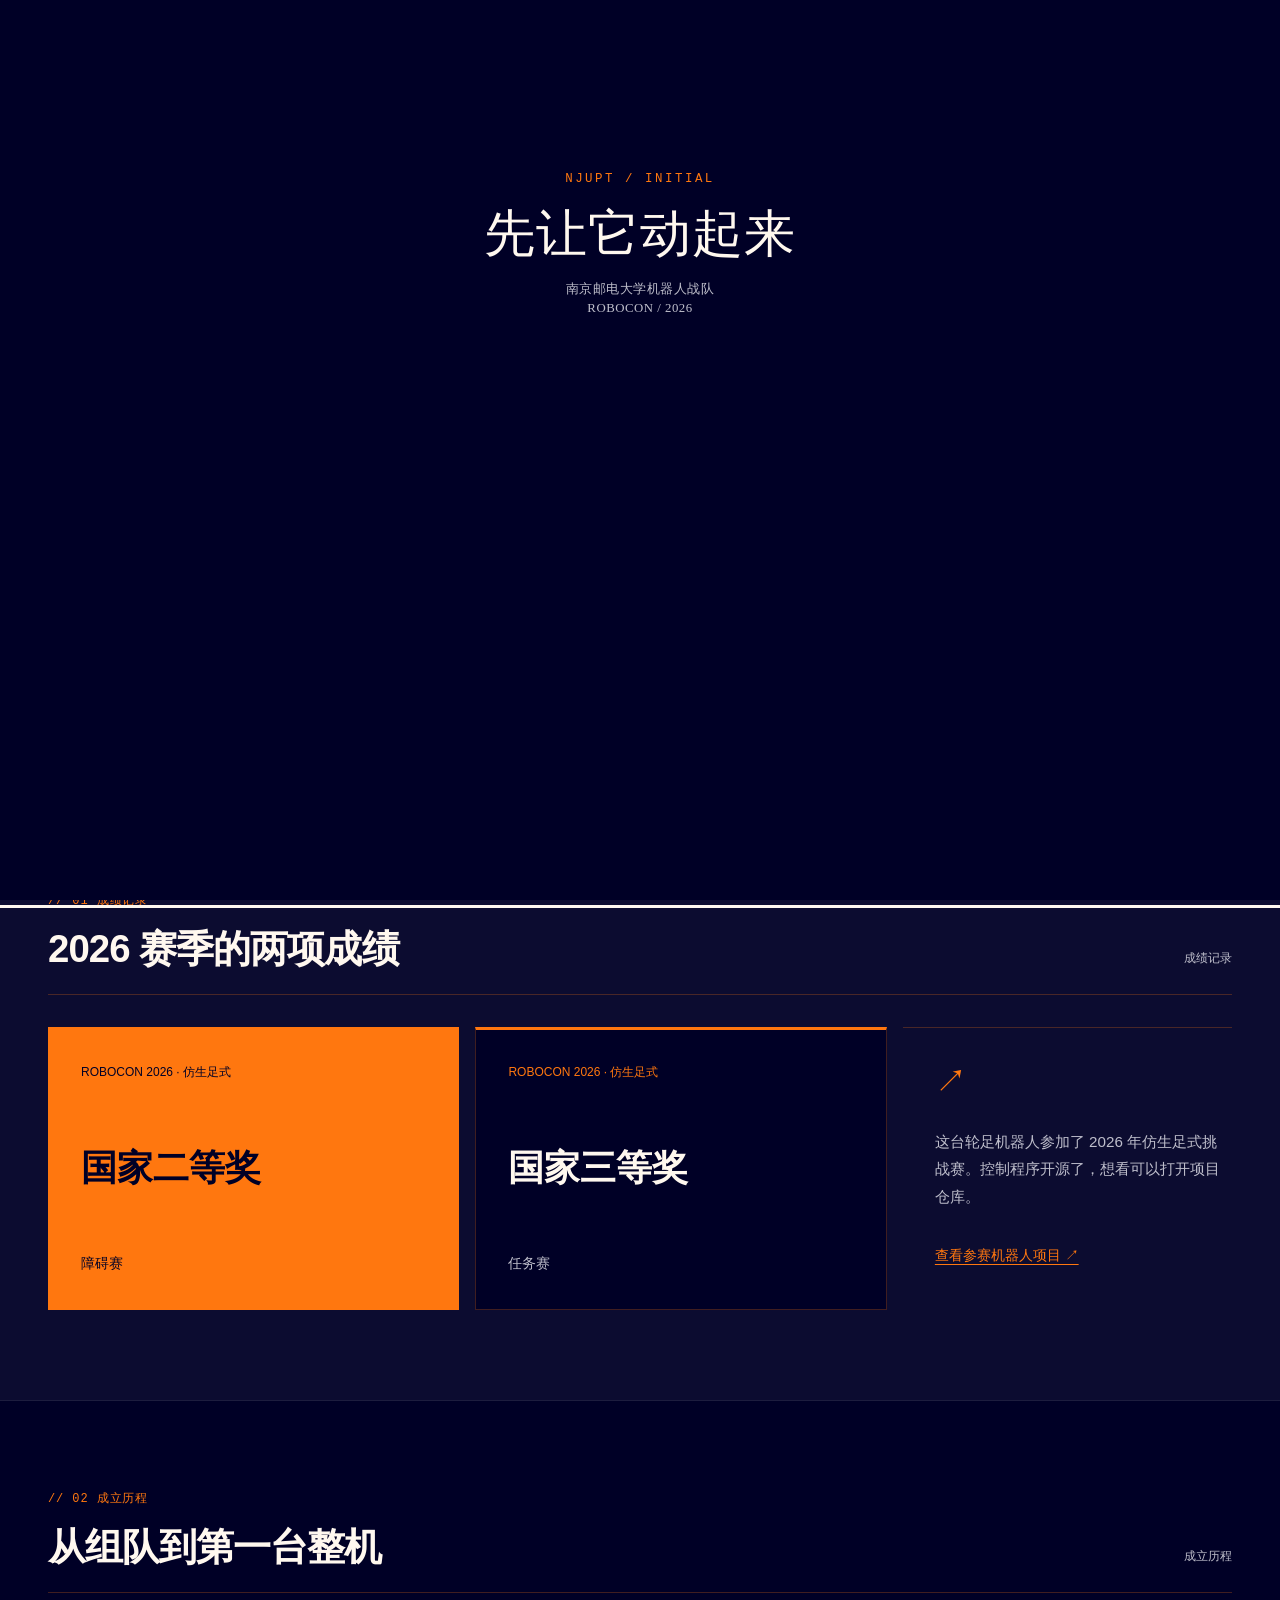
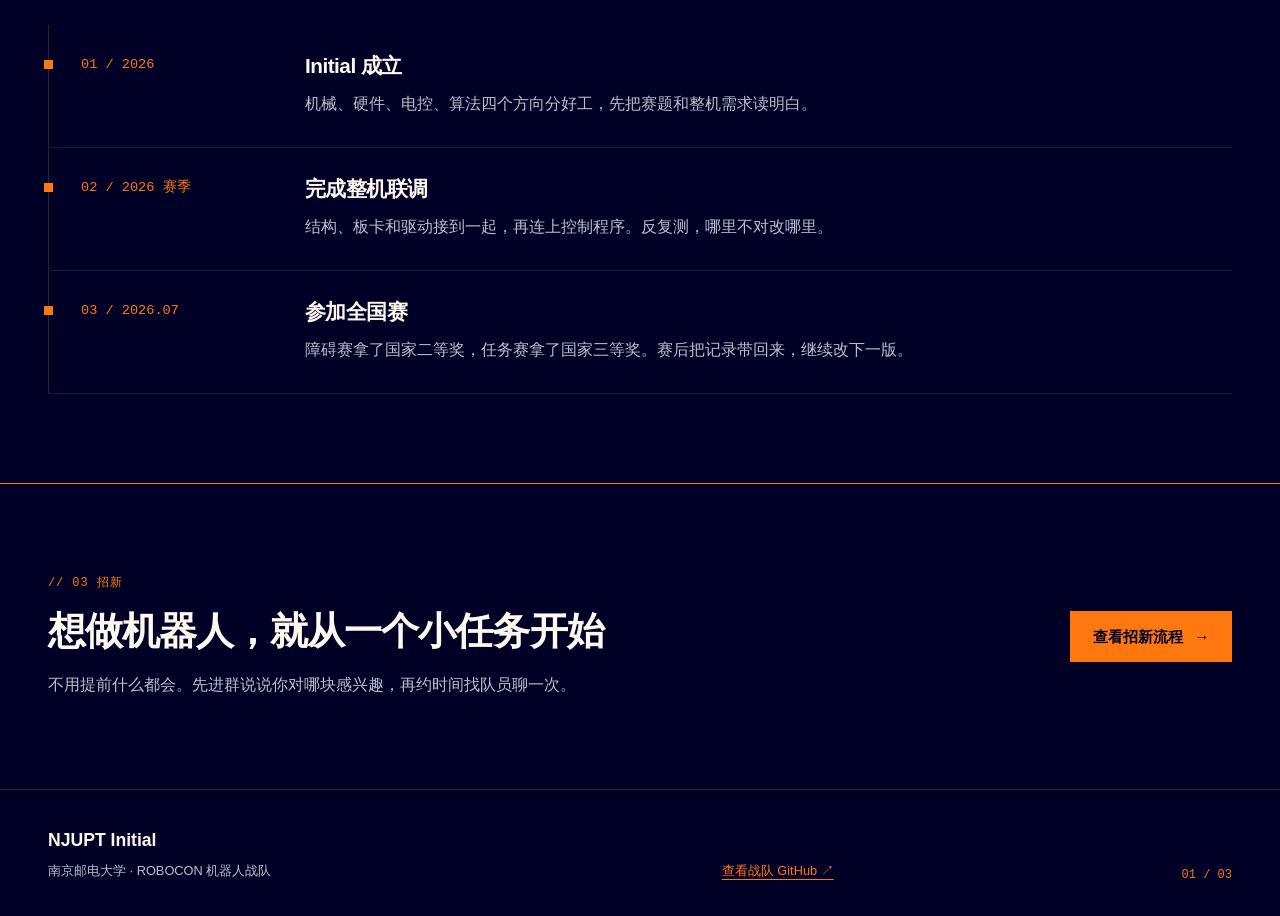
==== commit c0226b57: "refactor: naturalize site copy voice across three pages" ====
--- a/index.html
+++ b/index.html
@@ -5,7 +5,7 @@
     <meta name="viewport" content="width=device-width, initial-scale=1" />
     <meta
       name="description"
-      content="NJUPT Initial 是南京邮电大学的 ROBOCON 机器人战队，记录 2026 赛季成绩、组队历程和招新入口。"
+      content="NJUPT Initial 是南京邮电大学的 ROBOCON 机器人战队。这里有 2026 赛季成绩、组队历程和招新入口。"
     />
     <meta name="theme-color" content="#000026" />
     <title>NJUPT Initial · 南邮 ROBOCON 战队</title>
@@ -49,7 +49,7 @@
             </h1>
             <p class="hero-lead">
               我们是南京邮电大学的学生机器人战队。围绕 ROBOCON
-              赛题，分组完成结构、电路、控制和视觉程序，再把整机带到场地里调试。
+              赛题，结构、电路、控制和视觉程序分头做，再把整机带到场地里调试。
             </p>
             <div class="hero-actions">
               <a class="btn btn-primary" href="team.html#join">了解招新</a
@@ -58,7 +58,7 @@
               >
             </div>
             <div class="hero-metrics" aria-label="战队信息">
-              <div><strong>2026</strong><span>成立与参赛</span></div>
+              <div><strong>2026</strong><span>成立并参赛</span></div>
               <div><strong>国二 · 国三</strong><span>ROBOCON 全国赛</span></div>
               <div><strong>4</strong><span>技术方向</span></div>
             </div>
@@ -113,7 +113,7 @@
               <span class="note-mark" aria-hidden="true">↗</span>
               <p>
                 这台轮足机器人参加了 2026
-                年仿生足式挑战赛。想看看控制程序怎么写，可以打开项目仓库。
+                年仿生足式挑战赛。控制程序开源了，想看可以打开项目仓库。
               </p>
               <a
                 href="https://github.com/NJUPT-Initial/26Initial-RC-dog"
@@ -140,7 +140,7 @@
               <div>
                 <h3>Initial 成立</h3>
                 <p>
-                  队员从机械、硬件、电控和算法四个方向开始分工，先把赛题和整机需求读清楚。
+                  机械、硬件、电控、算法四个方向分好工，先把赛题和整机需求读明白。
                 </p>
               </div>
             </li>
@@ -149,7 +149,7 @@
               <div>
                 <h3>完成整机联调</h3>
                 <p>
-                  结构、板卡、驱动和控制程序接到一起，在反复测试中找到问题、改方案。
+                  结构、板卡和驱动接到一起，再连上控制程序。反复测，哪里不对改哪里。
                 </p>
               </div>
             </li>
@@ -158,7 +158,7 @@
               <div>
                 <h3>参加全国赛</h3>
                 <p>
-                  障碍赛获得国家二等奖，任务赛获得国家三等奖。赛后把记录带回，继续改下一版。
+                  障碍赛拿了国家二等奖，任务赛拿了国家三等奖。赛后把记录带回来，继续改下一版。
                 </p>
               </div>
             </li>
@@ -175,7 +175,7 @@
             <p class="bay-code">// 03 招新</p>
             <h2 id="join-title">想做机器人，就从一个小任务开始</h2>
             <p>
-              不要求你提前会所有东西。先加群、说说你想了解的方向，再和队员一起安排第一次交流。
+              不用提前什么都会。先进群说说你对哪块感兴趣，再约时间找队员聊一次。
             </p>
           </div>
           <a class="btn btn-primary" href="team.html#join"
--- a/styles.css
+++ b/styles.css
@@ -900,12 +900,16 @@
 .splash-slogan {
   position: absolute;
   z-index: 30;
-  inset: 0;
-  display: grid;
-  place-content: center;
+  top: 0;
+  left: 0;
+  width: 100%;
+  height: 100%;
+  display: grid;
+  place-content: start center;
+  place-items: center;
   justify-items: center;
-  gap: 1.5rem;
-  padding: 1.5rem;
+  gap: 0.85rem;
+  padding: clamp(8rem, 19vh, 13rem) 1.5rem 1.5rem;
   text-align: center;
   background: var(--bg);
   transition:
@@ -915,15 +919,23 @@
 }
 .splash-slogan span {
   color: var(--signal);
-  font: 0.8rem var(--font-label);
-  letter-spacing: 0.18em;
+  font: 0.78rem/1.4 var(--font-label);
+  letter-spacing: 0.2em;
 }
 .splash-slogan strong {
-  font: 700 clamp(1.8rem, 4vw, 4.5rem)/1.5 var(--font-display);
+  color: var(--ink);
+  font-family: "Noto Serif SC", "Songti SC", "STSong", "SimSun", serif;
+  font-size: clamp(2.2rem, 4vw, 4.4rem);
+  font-weight: 400;
+  line-height: 1.25;
+  letter-spacing: 0.02em;
 }
 .splash-slogan small {
   color: var(--muted);
-  font-size: 0.85rem;
+  font-family: "Noto Serif SC", "Songti SC", "STSong", "SimSun", serif;
+  font-size: clamp(0.68rem, 1vw, 0.82rem);
+  line-height: 1.55;
+  letter-spacing: 0.04em;
 }
 .intro-splash.is-ready .splash-slogan {
   opacity: 0;
